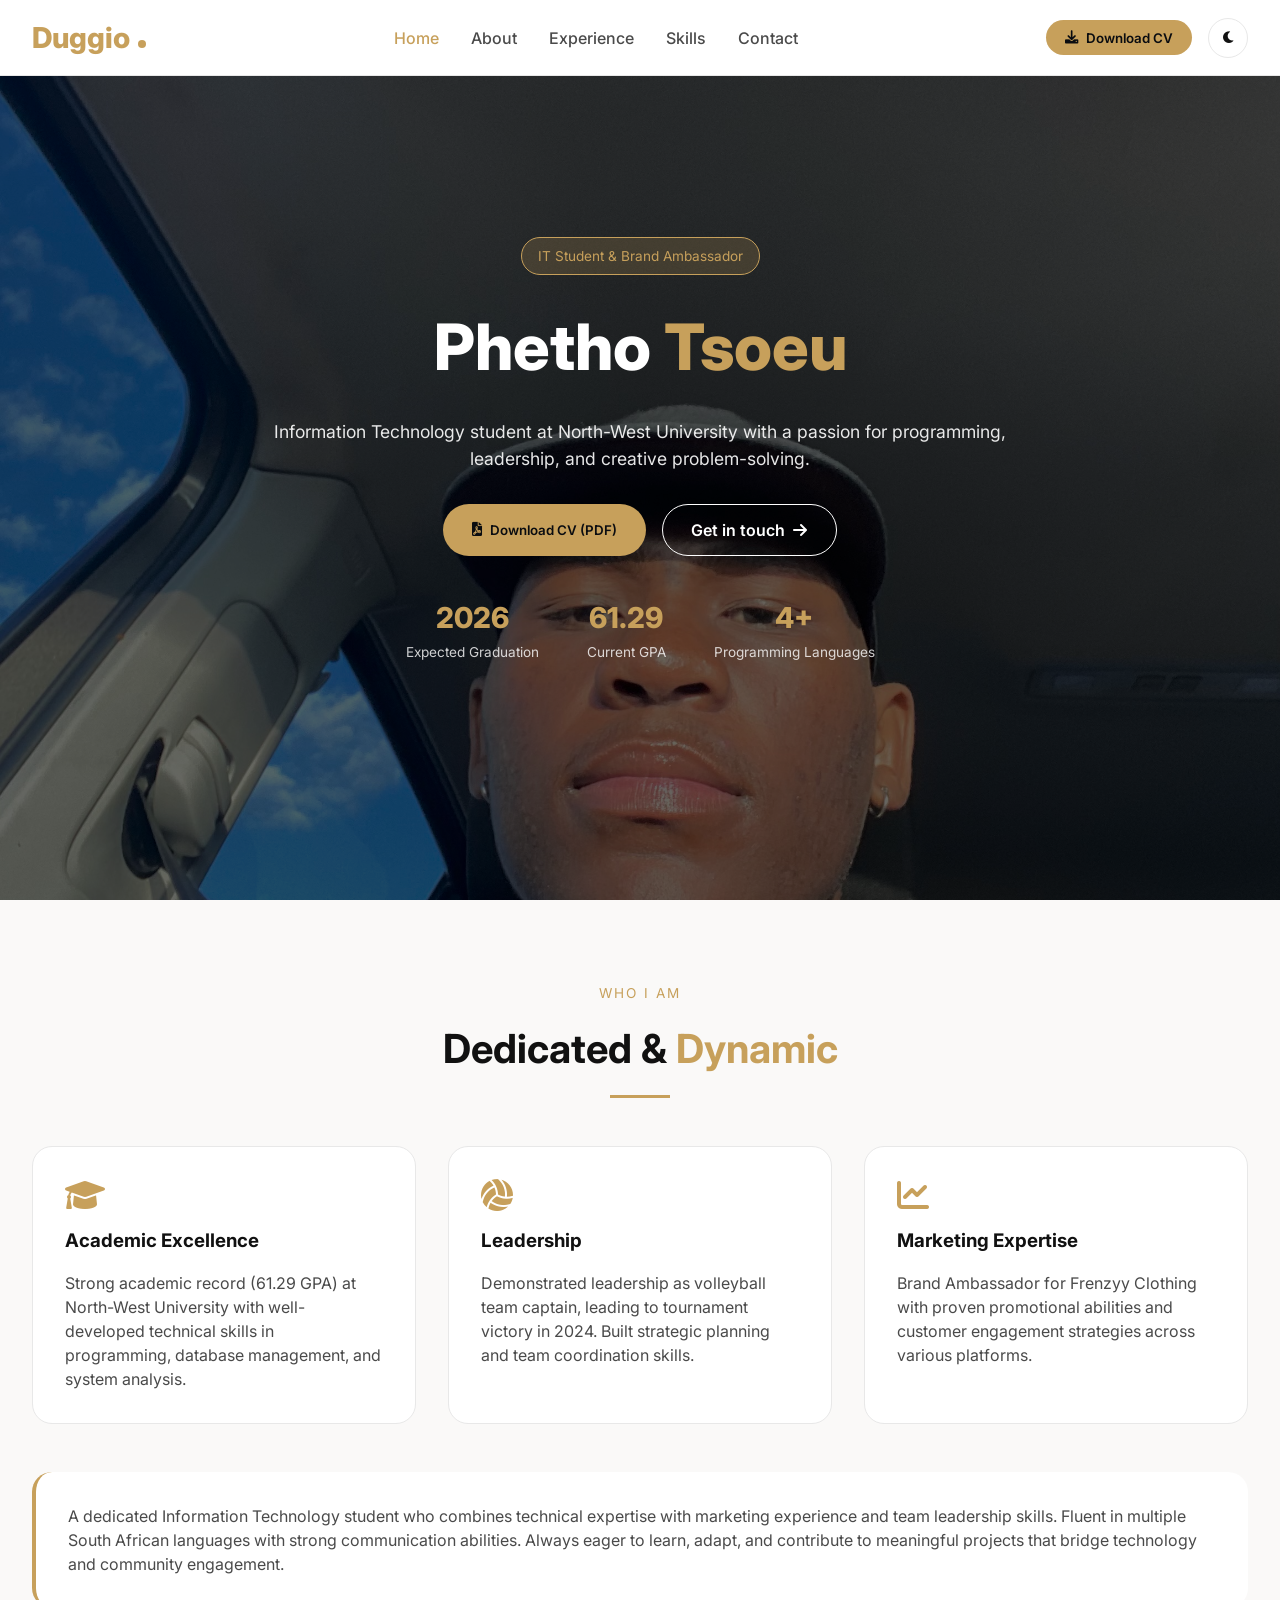
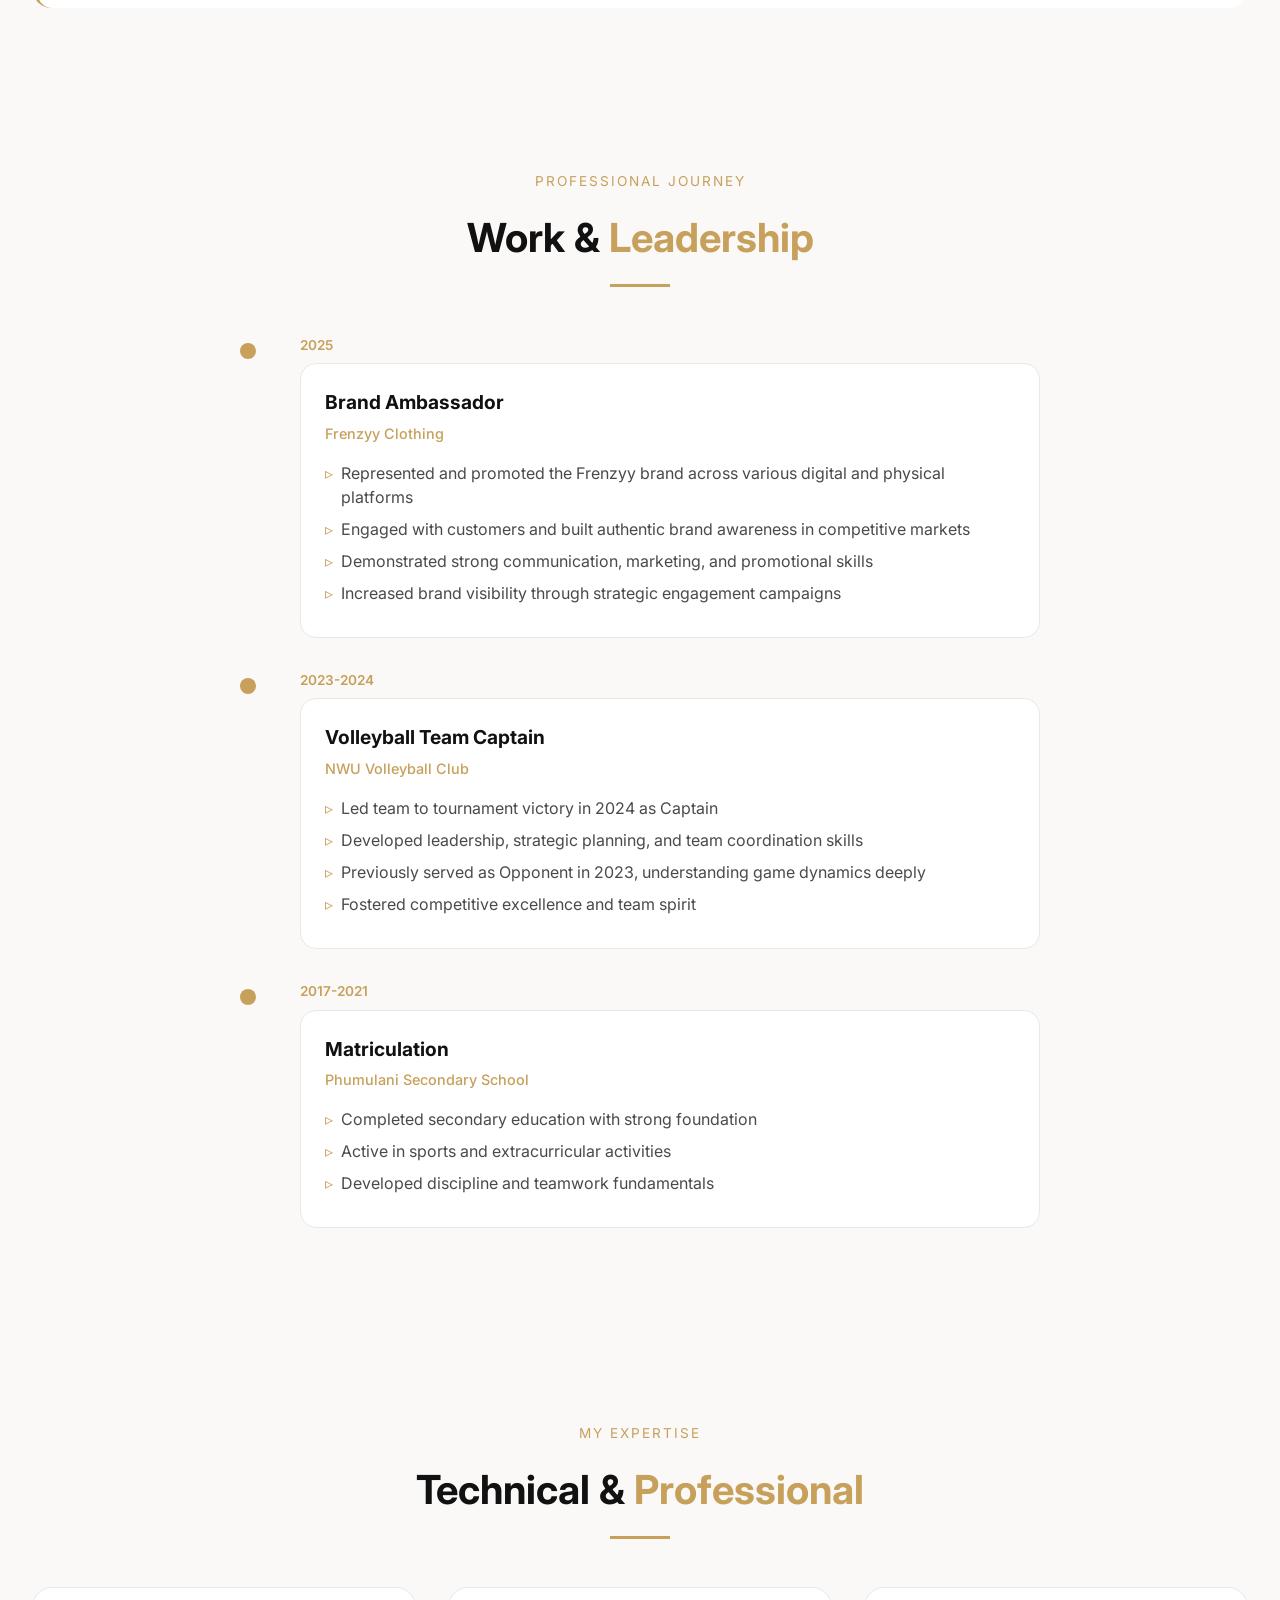
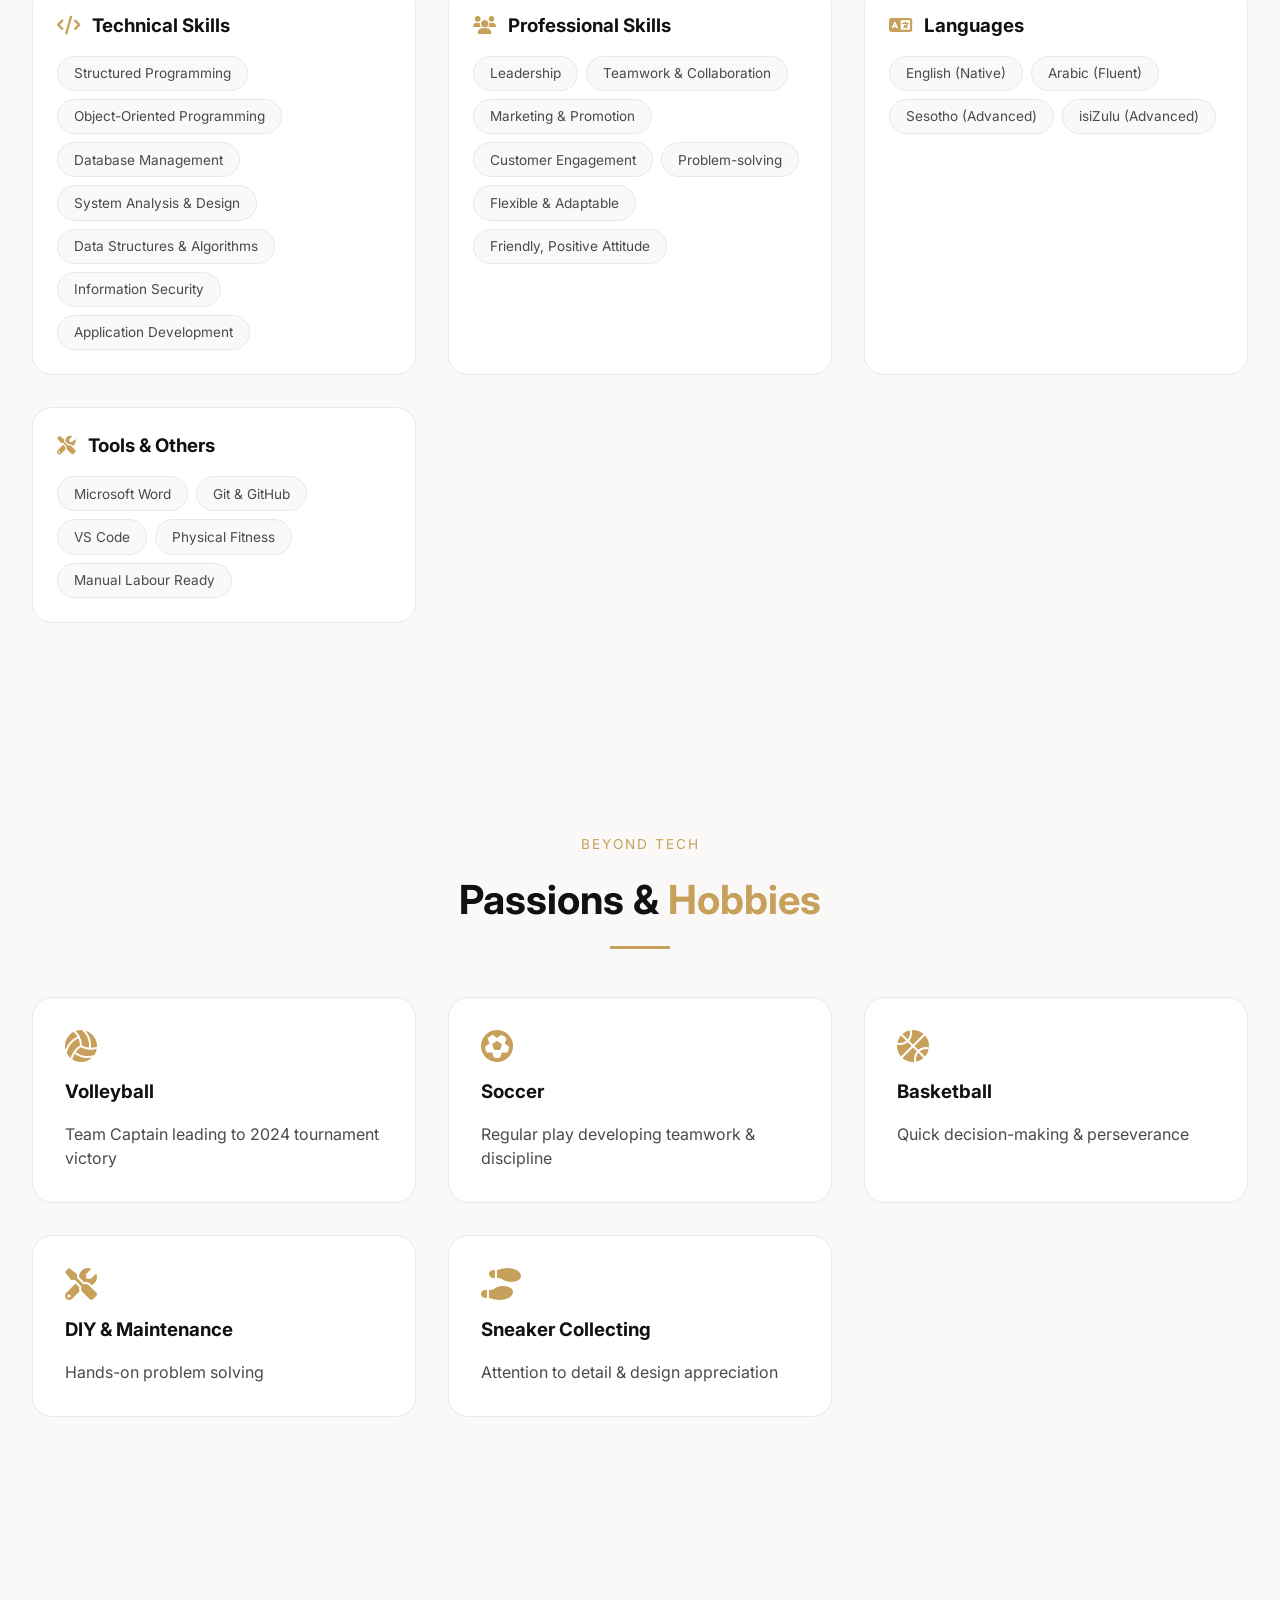
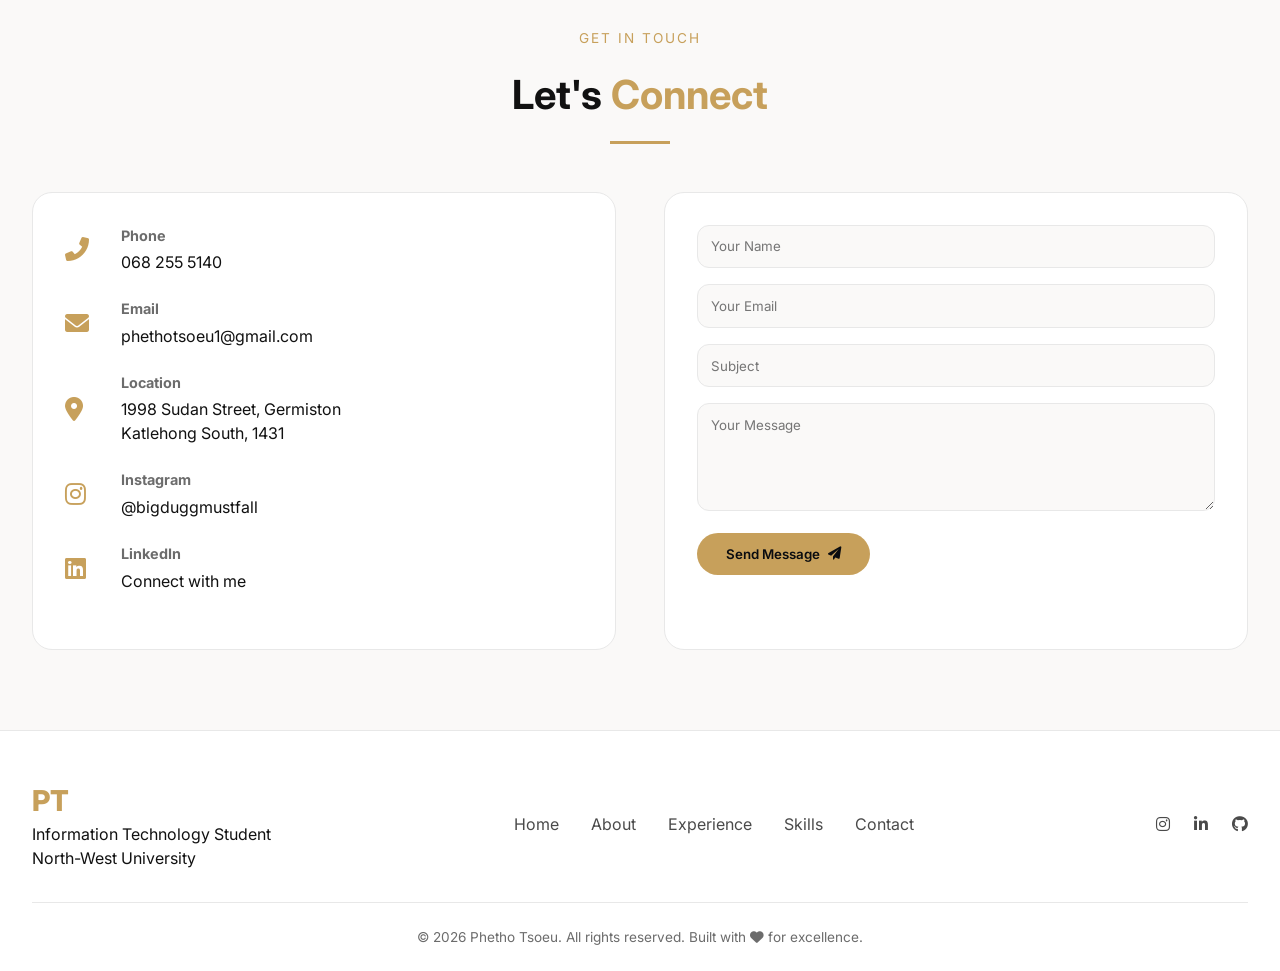
==== index.html @ 8a43377f "Update index.html" ====
<!DOCTYPE html>
<html lang="en">
<head>
    <meta charset="UTF-8">
    <meta name="viewport" content="width=device-width, initial-scale=1.0, viewport-fit=cover">
    <title>Phetho Tsoeu · Elite IT Portfolio</title>
    <link rel="stylesheet" href="style.css">
    <link href="https://fonts.googleapis.com/css2?family=Inter:opsz,wght@14..32,300;14..32,400;14..32,500;14..32,600;14..32,700;14..32,800&display=swap" rel="stylesheet">
    <link rel="stylesheet" href="https://cdnjs.cloudflare.com/ajax/libs/font-awesome/6.0.0-beta3/css/all.min.css">
</head>
<body>
    <!-- Premium Navigation -->
    <nav class="navbar">
        <div class="nav-container">
            <div class="logo">
                <span class="logo-text">Duggio</span>
                <span class="logo-dot"></span>
            </div>
            <ul class="nav-links">
                <li><a href="#home" class="nav-link active">Home</a></li>
                <li><a href="#about" class="nav-link">About</a></li>
                <li><a href="#experience" class="nav-link">Experience</a></li>
                <li><a href="#skills" class="nav-link">Skills</a></li>
                <li><a href="#contact" class="nav-link">Contact</a></li>
            </ul>
            <div class="nav-actions">
                <button class="download-cv-btn" id="downloadCVBtn">
                    <i class="fas fa-download"></i>
                    <span>Download CV</span>
                </button>
                <button class="theme-toggle" id="darkModeToggle">
                    <i class="fas fa-moon"></i>
                    <i class="fas fa-sun" style="display: none;"></i>
                </button>
            </div>
            <div class="mobile-menu-btn">
                <i class="fas fa-bars"></i>
            </div>
        </div>
    </nav>

    <!-- Hero Section with Background Image -->
    <section id="home" class="hero">
        <div class="hero-bg-image"></div>
        <div class="hero-overlay"></div>
        <div class="container">
            <div class="hero-grid">
                <div class="hero-content">
                    <div class="hero-tag">IT Student & Brand Ambassador</div>
                    <h1 class="hero-title">
                        Phetho <span class="highlight">Tsoeu</span>
                    </h1>
                    <p class="hero-subtitle">
                        Information Technology student at North-West University with a passion for programming, 
                        leadership, and creative problem-solving.
                    </p>
                    <div class="hero-buttons">
                        <button class="btn-primary" id="heroDownloadBtn">
                            <i class="fas fa-file-pdf"></i>
                            Download CV (PDF)
                        </button>
                        <a href="#contact" class="btn-secondary">Get in touch <i class="fas fa-arrow-right"></i></a>
                    </div>
                    <div class="hero-stats">
                        <div class="stat">
                            <span class="stat-number">2026</span>
                            <span class="stat-label">Expected Graduation</span>
                        </div>
                        <div class="stat">
                            <span class="stat-number">61.29</span>
                            <span class="stat-label">Current GPA</span>
                        </div>
                        <div class="stat">
                            <span class="stat-number">4+</span>
                            <span class="stat-label">Programming Languages</span>
                        </div>
                    </div>
                </div>
            </div>
        </div>
    </section>

    <!-- About Section -->
    <section id="about" class="about">
        <div class="container">
            <div class="section-header">
                <span class="section-tag">Who I Am</span>
                <h2 class="section-title">Dedicated & <span class="highlight">Dynamic</span></h2>
                <div class="section-divider"></div>
            </div>
            <div class="about-grid">
                <div class="about-card">
                    <i class="fas fa-graduation-cap"></i>
                    <h3>Academic Excellence</h3>
                    <p>Strong academic record (61.29 GPA) at North-West University with well-developed technical skills in programming, database management, and system analysis.</p>
                </div>
                <div class="about-card">
                    <i class="fas fa-volleyball-ball"></i>
                    <h3>Leadership</h3>
                    <p>Demonstrated leadership as volleyball team captain, leading to tournament victory in 2024. Built strategic planning and team coordination skills.</p>
                </div>
                <div class="about-card">
                    <i class="fas fa-chart-line"></i>
                    <h3>Marketing Expertise</h3>
                    <p>Brand Ambassador for Frenzyy Clothing with proven promotional abilities and customer engagement strategies across various platforms.</p>
                </div>
            </div>
            <div class="about-bio">
                <p>A dedicated Information Technology student who combines technical expertise with marketing experience and team leadership skills. Fluent in multiple South African languages with strong communication abilities. Always eager to learn, adapt, and contribute to meaningful projects that bridge technology and community engagement.</p>
            </div>
        </div>
    </section>

    <!-- Experience Section -->
    <section id="experience" class="experience">
        <div class="container">
            <div class="section-header">
                <span class="section-tag">Professional Journey</span>
                <h2 class="section-title">Work & <span class="highlight">Leadership</span></h2>
                <div class="section-divider"></div>
            </div>
            <div class="timeline">
                <div class="timeline-item">
                    <div class="timeline-dot"></div>
                    <div class="timeline-date">2025</div>
                    <div class="timeline-content">
                        <div class="timeline-header">
                            <h3>Brand Ambassador</h3>
                            <span class="company">Frenzyy Clothing</span>
                        </div>
                        <ul>
                            <li>Represented and promoted the Frenzyy brand across various digital and physical platforms</li>
                            <li>Engaged with customers and built authentic brand awareness in competitive markets</li>
                            <li>Demonstrated strong communication, marketing, and promotional skills</li>
                            <li>Increased brand visibility through strategic engagement campaigns</li>
                        </ul>
                    </div>
                </div>
                <div class="timeline-item">
                    <div class="timeline-dot"></div>
                    <div class="timeline-date">2023-2024</div>
                    <div class="timeline-content">
                        <div class="timeline-header">
                            <h3>Volleyball Team Captain</h3>
                            <span class="company">NWU Volleyball Club</span>
                        </div>
                        <ul>
                            <li>Led team to tournament victory in 2024 as Captain</li>
                            <li>Developed leadership, strategic planning, and team coordination skills</li>
                            <li>Previously served as Opponent in 2023, understanding game dynamics deeply</li>
                            <li>Fostered competitive excellence and team spirit</li>
                        </ul>
                    </div>
                </div>
                <div class="timeline-item">
                    <div class="timeline-dot"></div>
                    <div class="timeline-date">2017-2021</div>
                    <div class="timeline-content">
                        <div class="timeline-header">
                            <h3>Matriculation</h3>
                            <span class="company">Phumulani Secondary School</span>
                        </div>
                        <ul>
                            <li>Completed secondary education with strong foundation</li>
                            <li>Active in sports and extracurricular activities</li>
                            <li>Developed discipline and teamwork fundamentals</li>
                        </ul>
                    </div>
                </div>
            </div>
        </div>
    </section>

    <!-- Skills Section -->
    <section id="skills" class="skills">
        <div class="container">
            <div class="section-header">
                <span class="section-tag">My Expertise</span>
                <h2 class="section-title">Technical & <span class="highlight">Professional</span></h2>
                <div class="section-divider"></div>
            </div>
            <div class="skills-grid">
                <div class="skills-category">
                    <h3><i class="fas fa-code"></i> Technical Skills</h3>
                    <div class="skills-list">
                        <span class="skill-badge">Structured Programming</span>
                        <span class="skill-badge">Object-Oriented Programming</span>
                        <span class="skill-badge">Database Management</span>
                        <span class="skill-badge">System Analysis & Design</span>
                        <span class="skill-badge">Data Structures & Algorithms</span>
                        <span class="skill-badge">Information Security</span>
                        <span class="skill-badge">Application Development</span>
                    </div>
                </div>
                <div class="skills-category">
                    <h3><i class="fas fa-users"></i> Professional Skills</h3>
                    <div class="skills-list">
                        <span class="skill-badge">Leadership</span>
                        <span class="skill-badge">Teamwork & Collaboration</span>
                        <span class="skill-badge">Marketing & Promotion</span>
                        <span class="skill-badge">Customer Engagement</span>
                        <span class="skill-badge">Problem-solving</span>
                        <span class="skill-badge">Flexible & Adaptable</span>
                        <span class="skill-badge">Friendly, Positive Attitude</span>
                    </div>
                </div>
                <div class="skills-category">
                    <h3><i class="fas fa-language"></i> Languages</h3>
                    <div class="skills-list">
                        <span class="skill-badge">English (Native)</span>
                        <span class="skill-badge">Arabic (Fluent)</span>
                        <span class="skill-badge">Sesotho (Advanced)</span>
                        <span class="skill-badge">isiZulu (Advanced)</span>
                    </div>
                </div>
                <div class="skills-category">
                    <h3><i class="fas fa-tools"></i> Tools & Others</h3>
                    <div class="skills-list">
                        <span class="skill-badge">Microsoft Word</span>
                        <span class="skill-badge">Git & GitHub</span>
                        <span class="skill-badge">VS Code</span>
                        <span class="skill-badge">Physical Fitness</span>
                        <span class="skill-badge">Manual Labour Ready</span>
                    </div>
                </div>
            </div>
        </div>
    </section>

    <!-- Interests Section -->
    <section class="interests">
        <div class="container">
            <div class="section-header">
                <span class="section-tag">Beyond Tech</span>
                <h2 class="section-title">Passions & <span class="highlight">Hobbies</span></h2>
                <div class="section-divider"></div>
            </div>
            <div class="interests-grid">
                <div class="interest-item">
                    <i class="fas fa-volleyball-ball"></i>
                    <h3>Volleyball</h3>
                    <p>Team Captain leading to 2024 tournament victory</p>
                </div>
                <div class="interest-item">
                    <i class="fas fa-futbol"></i>
                    <h3>Soccer</h3>
                    <p>Regular play developing teamwork & discipline</p>
                </div>
                <div class="interest-item">
                    <i class="fas fa-basketball-ball"></i>
                    <h3>Basketball</h3>
                    <p>Quick decision-making & perseverance</p>
                </div>
                <div class="interest-item">
                    <i class="fas fa-screwdriver-wrench"></i>
                    <h3>DIY & Maintenance</h3>
                    <p>Hands-on problem solving</p>
                </div>
                <div class="interest-item">
                    <i class="fas fa-shoe-prints"></i>
                    <h3>Sneaker Collecting</h3>
                    <p>Attention to detail & design appreciation</p>
                </div>
            </div>
        </div>
    </section>

    <!-- Contact Section -->
    <section id="contact" class="contact">
        <div class="container">
            <div class="section-header">
                <span class="section-tag">Get in Touch</span>
                <h2 class="section-title">Let's <span class="highlight">Connect</span></h2>
                <div class="section-divider"></div>
            </div>
            <div class="contact-grid">
                <div class="contact-info-card">
                    <div class="contact-item">
                        <i class="fas fa-phone-alt"></i>
                        <div>
                            <h4>Phone</h4>
                            <a href="tel:0682555140">068 255 5140</a>
                        </div>
                    </div>
                    <div class="contact-item">
                        <i class="fas fa-envelope"></i>
                        <div>
                            <h4>Email</h4>
                            <a href="mailto:phethotsoeu1@gmail.com">phethotsoeu1@gmail.com</a>
                        </div>
                    </div>
                    <div class="contact-item">
                        <i class="fas fa-map-marker-alt"></i>
                        <div>
                            <h4>Location</h4>
                            <p>1998 Sudan Street, Germiston<br>Katlehong South, 1431</p>
                        </div>
                    </div>
                    <div class="contact-item">
                        <i class="fab fa-instagram"></i>
                        <div>
                            <h4>Instagram</h4>
                            <a href="https://www.instagram.com/bigduggmustfall" target="_blank">@bigduggmustfall</a>
                        </div>
                    </div>
                    <div class="contact-item">
                        <i class="fab fa-linkedin"></i>
                        <div>
                            <h4>LinkedIn</h4>
                            <a href="https://www.linkedin.com/in/phetho-tsoeu-538b01363" target="_blank">Connect with me</a>
                        </div>
                    </div>
                </div>
                <div class="contact-form">
                    <form id="contactForm">
                        <input type="text" placeholder="Your Name" required>
                        <input type="email" placeholder="Your Email" required>
                        <input type="text" placeholder="Subject">
                        <textarea rows="5" placeholder="Your Message" required></textarea>
                        <button type="submit" class="btn-primary">Send Message <i class="fas fa-paper-plane"></i></button>
                    </form>
                </div>
            </div>
        </div>
    </section>

    <!-- Footer -->
    <footer class="footer">
        <div class="container">
            <div class="footer-content">
                <div class="footer-logo">
                    <span class="logo-text">PT</span>
                    <p>Information Technology Student<br>North-West University</p>
                </div>
                <div class="footer-links">
                    <a href="#home">Home</a>
                    <a href="#about">About</a>
                    <a href="#experience">Experience</a>
                    <a href="#skills">Skills</a>
                    <a href="#contact">Contact</a>
                </div>
                <div class="footer-social">
                    <a href="https://www.instagram.com/bjgdubg23" target="_blank"><i class="fab fa-instagram"></i></a>
                    <a href="https://www.linkedin.com/in/photho-tsoeu-538b01363" target="_blank"><i class="fab fa-linkedin-in"></i></a>
                    <a href="https://github.com/Bigdugg23" target="_blank"><i class="fab fa-github"></i></a>
                </div>
            </div>
            <div class="footer-bottom">
                <p>&copy; 2026 Phetho Tsoeu. All rights reserved. Built with <i class="fas fa-heart"></i> for excellence.</p>
            </div>
        </div>
    </footer>

    <script src="script.js"></script>
</body>
</html>
---- style.css ----
* {
    margin: 0;
    padding: 0;
    box-sizing: border-box;
}

:root {
    --bg-primary: #faf9f8;
    --bg-secondary: #ffffff;
    --bg-card: #ffffff;
    --text-primary: #111111;
    --text-secondary: #4a4a4a;
    --text-muted: #6c6c6c;
    --border-light: #e8e8e8;
    --highlight: #c7a05b;
    --highlight-glow: rgba(199, 160, 91, 0.2);
    --shadow-sm: 0 10px 25px -5px rgba(0, 0, 0, 0.05);
    --shadow-md: 0 20px 35px -12px rgba(0, 0, 0, 0.1);
}

body.dark {
    --bg-primary: #0a0c10;
    --bg-secondary: #111318;
    --bg-card: #14171f;
    --text-primary: #ededee;
    --text-secondary: #b0b3bc;
    --text-muted: #7e828c;
    --border-light: #252a33;
    --highlight: #dbb46a;
}

body {
    font-family: 'Inter', sans-serif;
    background-color: var(--bg-primary);
    color: var(--text-primary);
    line-height: 1.5;
    transition: all 0.3s ease;
}

.container {
    max-width: 1280px;
    margin: 0 auto;
    padding: 0 2rem;
}

/* Navigation */
.navbar {
    position: fixed;
    top: 0;
    width: 100%;
    background: var(--bg-secondary);
    z-index: 1000;
    border-bottom: 1px solid var(--border-light);
}

.nav-container {
    max-width: 1280px;
    margin: 0 auto;
    padding: 1rem 2rem;
    display: flex;
    justify-content: space-between;
    align-items: center;
}

.logo-text {
    font-size: 1.8rem;
    font-weight: 800;
    color: var(--highlight);
}

.logo-dot {
    display: inline-block;
    width: 8px;
    height: 8px;
    background: var(--highlight);
    border-radius: 50%;
    margin-left: 4px;
    animation: pulse 2s infinite;
}

@keyframes pulse {
    0%, 100% { opacity: 1; }
    50% { opacity: 0.5; }
}

.nav-links {
    display: flex;
    gap: 2rem;
    list-style: none;
}

.nav-link {
    text-decoration: none;
    color: var(--text-secondary);
    font-weight: 500;
    transition: color 0.2s;
}

.nav-link:hover, .nav-link.active {
    color: var(--highlight);
}

.nav-actions {
    display: flex;
    align-items: center;
    gap: 1rem;
}

.download-cv-btn {
    background: var(--highlight);
    color: #0a0c10;
    border: none;
    padding: 0.6rem 1.2rem;
    border-radius: 40px;
    font-weight: 600;
    cursor: pointer;
    display: flex;
    align-items: center;
    gap: 8px;
    font-family: 'Inter', sans-serif;
    transition: all 0.3s;
}

.download-cv-btn:hover {
    transform: translateY(-2px);
    box-shadow: 0 5px 15px var(--highlight-glow);
}

.theme-toggle {
    background: var(--bg-card);
    border: 1px solid var(--border-light);
    border-radius: 50%;
    width: 40px;
    height: 40px;
    cursor: pointer;
    color: var(--text-primary);
}

.mobile-menu-btn {
    display: none;
    font-size: 1.5rem;
    cursor: pointer;
}

/* Hero Section with Background */
.hero {
    min-height: 100vh;
    display: flex;
    align-items: center;
    position: relative;
    padding-top: 80px;
}

.hero-bg-image {
    position: absolute;
    top: 0;
    left: 0;
    width: 100%;
    height: 100%;
    background-image: url('IMG_8551.jpeg');
    background-size: cover;
    background-position: center;
    z-index: 0;
}

.hero-overlay {
    position: absolute;
    top: 0;
    left: 0;
    width: 100%;
    height: 100%;
    background: rgba(0, 0, 0, 0.6);
    z-index: 1;
}

.hero .container {
    position: relative;
    z-index: 2;
    width: 100%;
}

.hero-grid {
    display: flex;
    justify-content: center;
}

.hero-content {
    text-align: center;
    max-width: 800px;
    margin: 0 auto;
}

.hero-tag {
    display: inline-block;
    padding: 0.5rem 1rem;
    background: rgba(199, 160, 91, 0.2);
    border: 1px solid var(--highlight);
    border-radius: 40px;
    font-size: 0.85rem;
    color: var(--highlight);
    margin-bottom: 1.5rem;
}

.hero-title {
    font-size: 4rem;
    font-weight: 800;
    margin-bottom: 1.5rem;
    color: white;
}

.highlight {
    color: var(--highlight);
}

.hero-subtitle {
    font-size: 1.1rem;
    color: rgba(255, 255, 255, 0.9);
    margin-bottom: 2rem;
}

.hero-buttons {
    display: flex;
    gap: 1rem;
    justify-content: center;
    margin-bottom: 2.5rem;
}

.btn-primary {
    background: var(--highlight);
    color: #0a0c10;
    padding: 0.8rem 1.8rem;
    border-radius: 40px;
    border: none;
    font-weight: 600;
    cursor: pointer;
    display: inline-flex;
    align-items: center;
    gap: 8px;
    font-family: 'Inter', sans-serif;
    transition: all 0.3s;
}

.btn-primary:hover {
    transform: translateY(-2px);
    box-shadow: 0 10px 20px rgba(0, 0, 0, 0.2);
}

.btn-secondary {
    background: transparent;
    border: 1px solid white;
    color: white;
    padding: 0.8rem 1.8rem;
    border-radius: 40px;
    font-weight: 600;
    text-decoration: none;
    display: inline-flex;
    align-items: center;
    gap: 8px;
    transition: all 0.3s;
}

.btn-secondary:hover {
    background: rgba(255, 255, 255, 0.1);
    border-color: var(--highlight);
}

.hero-stats {
    display: flex;
    gap: 3rem;
    justify-content: center;
}

.stat {
    text-align: center;
}

.stat-number {
    font-size: 1.8rem;
    font-weight: 800;
    color: var(--highlight);
    display: block;
}

.stat-label {
    font-size: 0.85rem;
    color: rgba(255, 255, 255, 0.8);
}

/* Sections */
section {
    padding: 5rem 0;
}

.section-header {
    text-align: center;
    margin-bottom: 3rem;
}

.section-tag {
    display: inline-block;
    font-size: 0.85rem;
    text-transform: uppercase;
    letter-spacing: 2px;
    color: var(--highlight);
    margin-bottom: 1rem;
}

.section-title {
    font-size: 2.5rem;
    font-weight: 700;
    margin-bottom: 1rem;
    color: var(--text-primary);
}

.section-divider {
    width: 60px;
    height: 3px;
    background: var(--highlight);
    margin: 1rem auto;
}

/* About Grid */
.about-grid, .skills-grid, .interests-grid {
    display: grid;
    grid-template-columns: repeat(auto-fit, minmax(300px, 1fr));
    gap: 2rem;
    margin-bottom: 3rem;
}

.about-card, .interest-item {
    background: var(--bg-card);
    padding: 2rem;
    border-radius: 20px;
    border: 1px solid var(--border-light);
    transition: transform 0.3s;
}

.about-card:hover, .interest-item:hover {
    transform: translateY(-5px);
}

.about-card i, .interest-item i {
    font-size: 2rem;
    color: var(--highlight);
    margin-bottom: 1rem;
}

.about-card h3, .interest-item h3 {
    margin-bottom: 1rem;
    color: var(--text-primary);
}

.about-card p, .interest-item p {
    color: var(--text-secondary);
}

.about-bio {
    background: var(--bg-card);
    padding: 2rem;
    border-radius: 20px;
    border-left: 4px solid var(--highlight);
    color: var(--text-secondary);
}

/* Timeline */
.timeline {
    max-width: 800px;
    margin: 0 auto;
}

.timeline-item {
    position: relative;
    padding-left: 60px;
    margin-bottom: 2rem;
}

.timeline-dot {
    position: absolute;
    left: 0;
    top: 8px;
    width: 16px;
    height: 16px;
    border-radius: 50%;
    background: var(--highlight);
}

.timeline-date {
    font-size: 0.85rem;
    color: var(--highlight);
    font-weight: 600;
    margin-bottom: 0.5rem;
}

.timeline-content {
    background: var(--bg-card);
    padding: 1.5rem;
    border-radius: 16px;
    border: 1px solid var(--border-light);
}

.timeline-header h3 {
    font-size: 1.2rem;
    margin-bottom: 0.25rem;
    color: var(--text-primary);
}

.company {
    color: var(--highlight);
    font-weight: 500;
    font-size: 0.9rem;
}

.timeline-content ul {
    list-style: none;
    margin-top: 1rem;
}

.timeline-content li {
    color: var(--text-secondary);
    margin-bottom: 0.5rem;
    padding-left: 1rem;
    position: relative;
}

.timeline-content li::before {
    content: '▹';
    position: absolute;
    left: 0;
    color: var(--highlight);
}

/* Skills */
.skills-category {
    background: var(--bg-card);
    padding: 1.5rem;
    border-radius: 20px;
    border: 1px solid var(--border-light);
}

.skills-category h3 {
    margin-bottom: 1rem;
    color: var(--text-primary);
}

.skills-category h3 i {
    color: var(--highlight);
    margin-right: 8px;
}

.skills-list {
    display: flex;
    flex-wrap: wrap;
    gap: 0.5rem;
}

.skill-badge {
    padding: 0.4rem 1rem;
    background: var(--bg-primary);
    border: 1px solid var(--border-light);
    border-radius: 40px;
    font-size: 0.85rem;
    color: var(--text-secondary);
}

/* Contact */
.contact-grid {
    display: grid;
    grid-template-columns: 1fr 1fr;
    gap: 3rem;
}

.contact-info-card {
    background: var(--bg-card);
    padding: 2rem;
    border-radius: 20px;
    border: 1px solid var(--border-light);
}

.contact-item {
    display: flex;
    align-items: center;
    gap: 1rem;
    margin-bottom: 1.5rem;
}

.contact-item i {
    font-size: 1.5rem;
    color: var(--highlight);
    width: 40px;
}

.contact-item h4 {
    font-size: 0.9rem;
    margin-bottom: 0.25rem;
    color: var(--text-muted);
}

.contact-item a, .contact-item p {
    color: var(--text-primary);
    text-decoration: none;
}

.contact-form {
    background: var(--bg-card);
    padding: 2rem;
    border-radius: 20px;
    border: 1px solid var(--border-light);
}

.contact-form input, .contact-form textarea {
    width: 100%;
    padding: 0.8rem;
    margin-bottom: 1rem;
    background: var(--bg-primary);
    border: 1px solid var(--border-light);
    border-radius: 12px;
    color: var(--text-primary);
    font-family: inherit;
}

/* Footer */
.footer {
    background: var(--bg-secondary);
    border-top: 1px solid var(--border-light);
    padding: 3rem 0 1.5rem;
}

.footer-content {
    display: flex;
    justify-content: space-between;
    align-items: center;
    flex-wrap: wrap;
    gap: 2rem;
    margin-bottom: 2rem;
}

.footer-links {
    display: flex;
    gap: 2rem;
}

.footer-links a, .footer-social a {
    color: var(--text-secondary);
    text-decoration: none;
    transition: color 0.2s;
}

.footer-links a:hover, .footer-social a:hover {
    color: var(--highlight);
}

.footer-social {
    display: flex;
    gap: 1.5rem;
}

.footer-bottom {
    text-align: center;
    padding-top: 1.5rem;
    border-top: 1px solid var(--border-light);
    font-size: 0.85rem;
    color: var(--text-muted);
}

/* Responsive */
@media (max-width: 768px) {
    .nav-links {
        display: none;
    }
    
    .mobile-menu-btn {
        display: block;
    }
    
    .hero-title {
        font-size: 2.5rem;
    }
    
    .hero-stats {
        flex-direction: column;
        gap: 1rem;
    }
    
    .contact-grid {
        grid-template-columns: 1fr;
    }
    
    .footer-content {
        flex-direction: column;
        text-align: center;
    }
    
    .download-cv-btn span {
        display: none;
    }
    
    .download-cv-btn {
        padding: 0.6rem;
    }
}
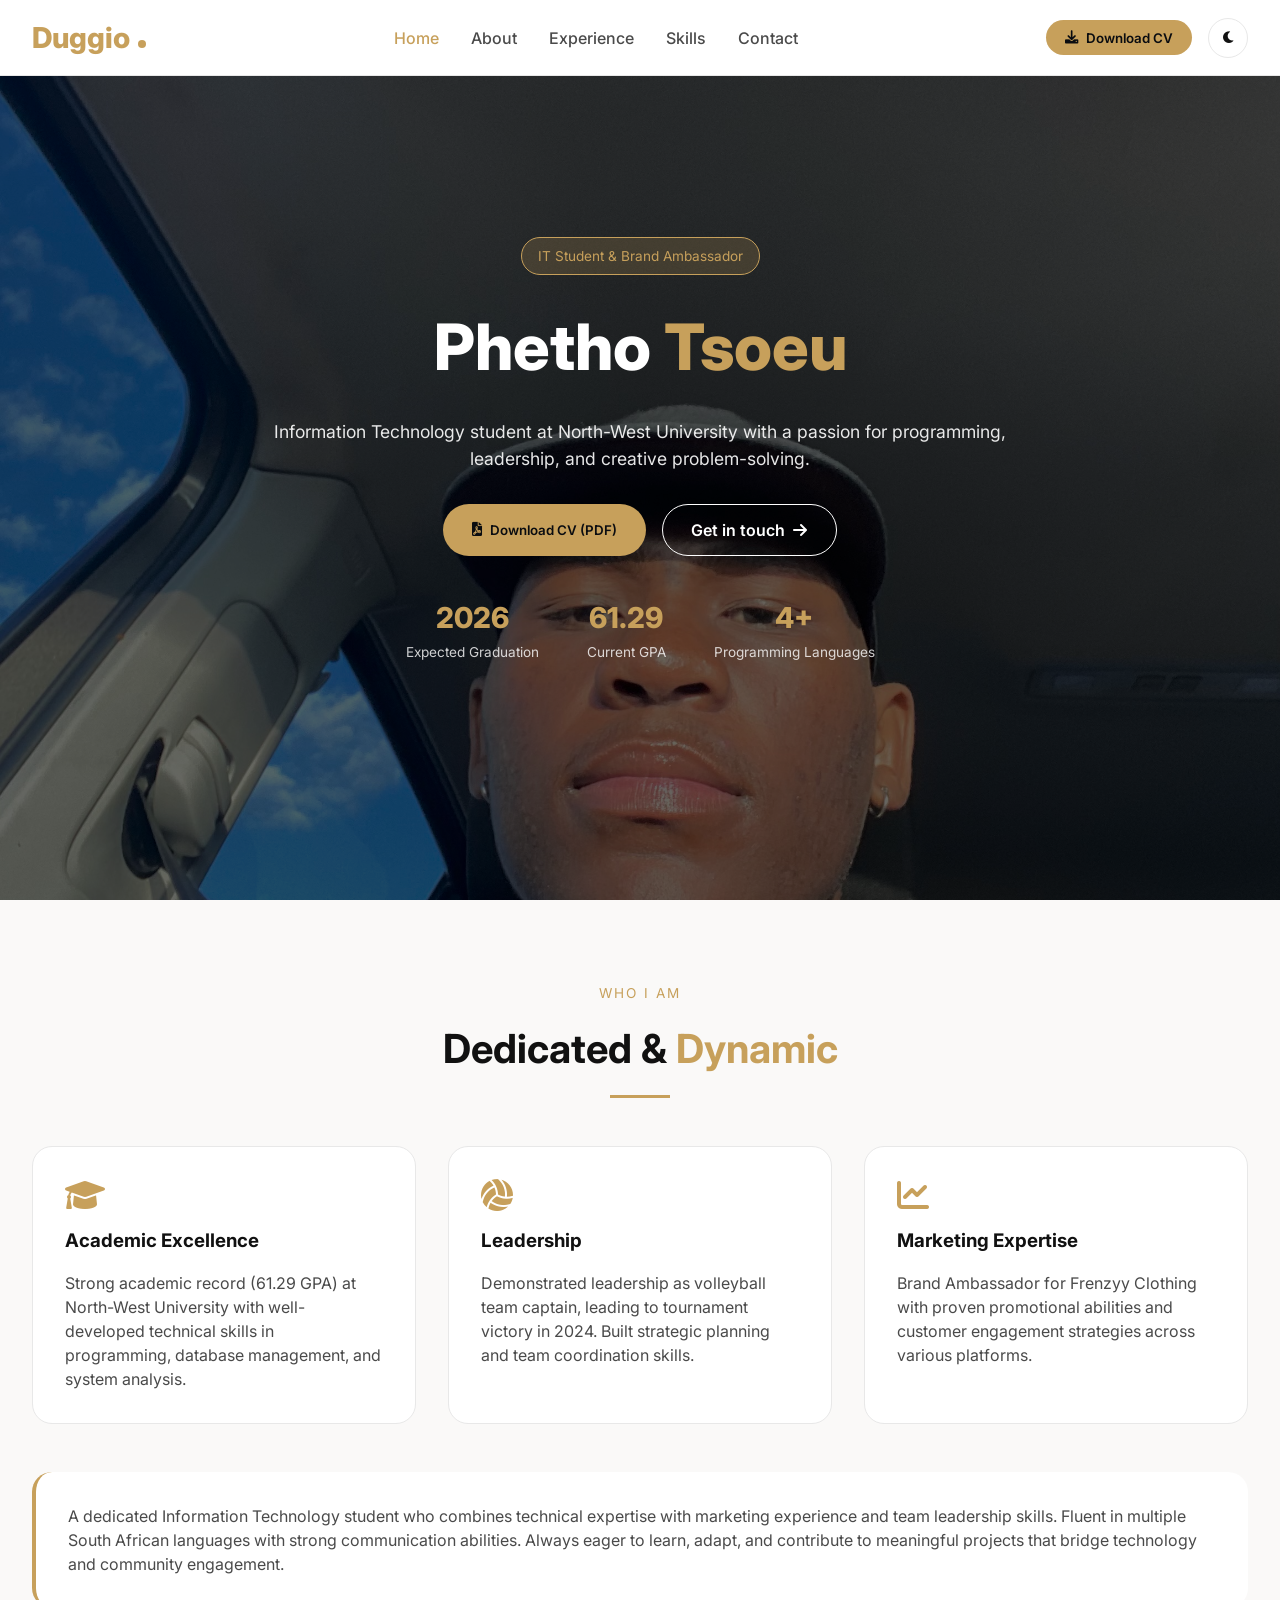
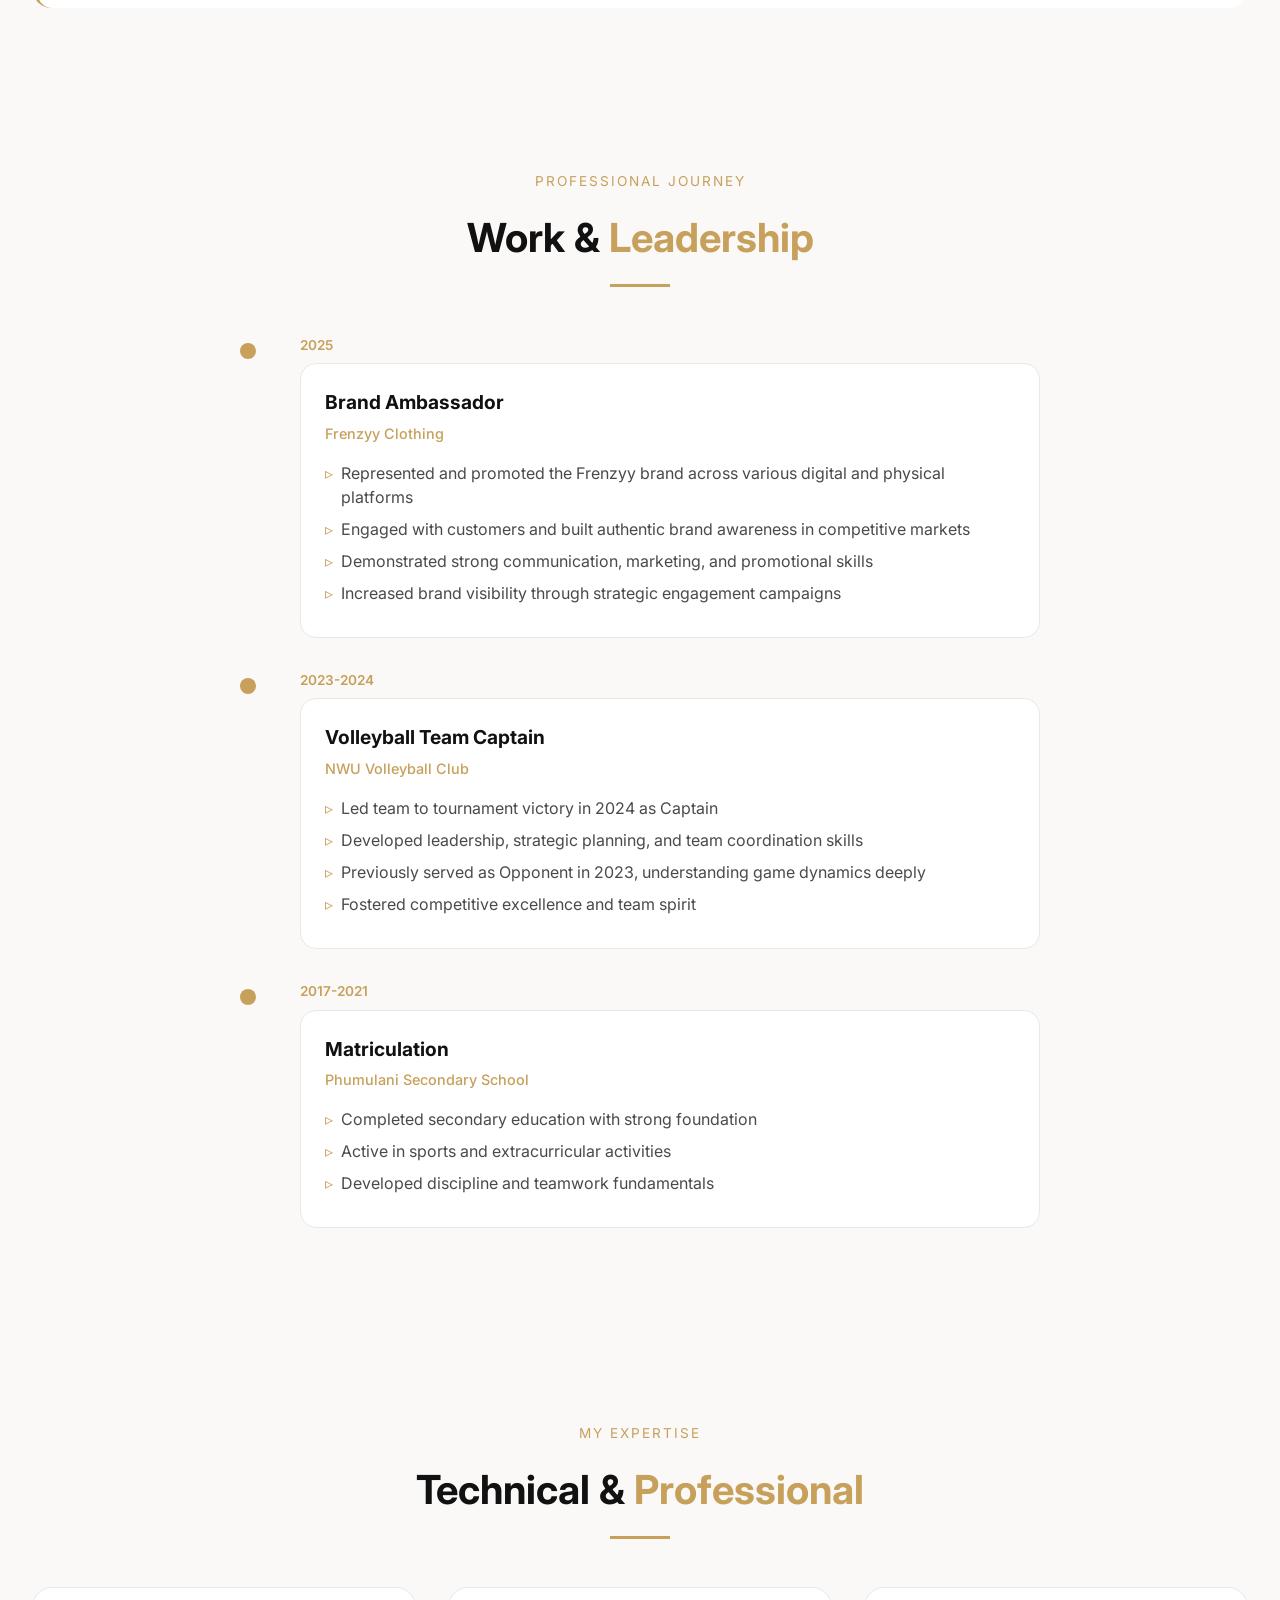
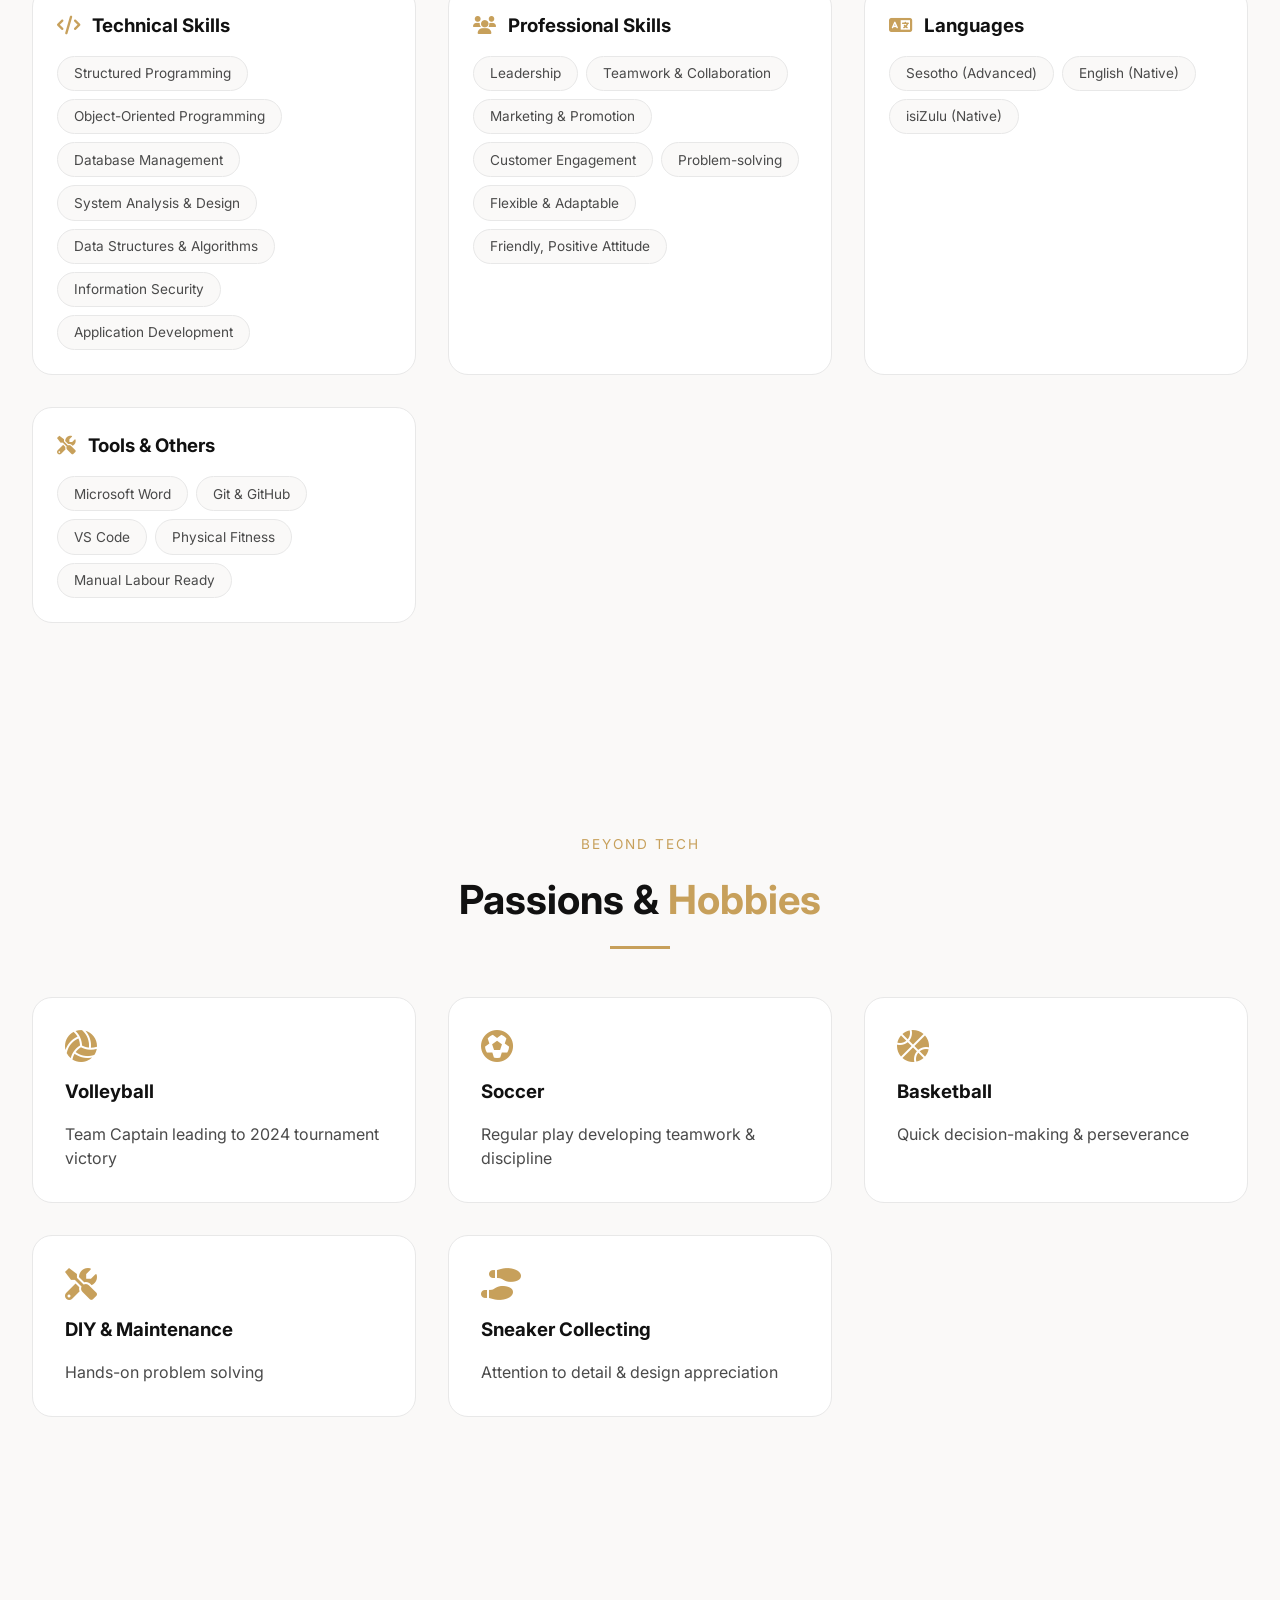
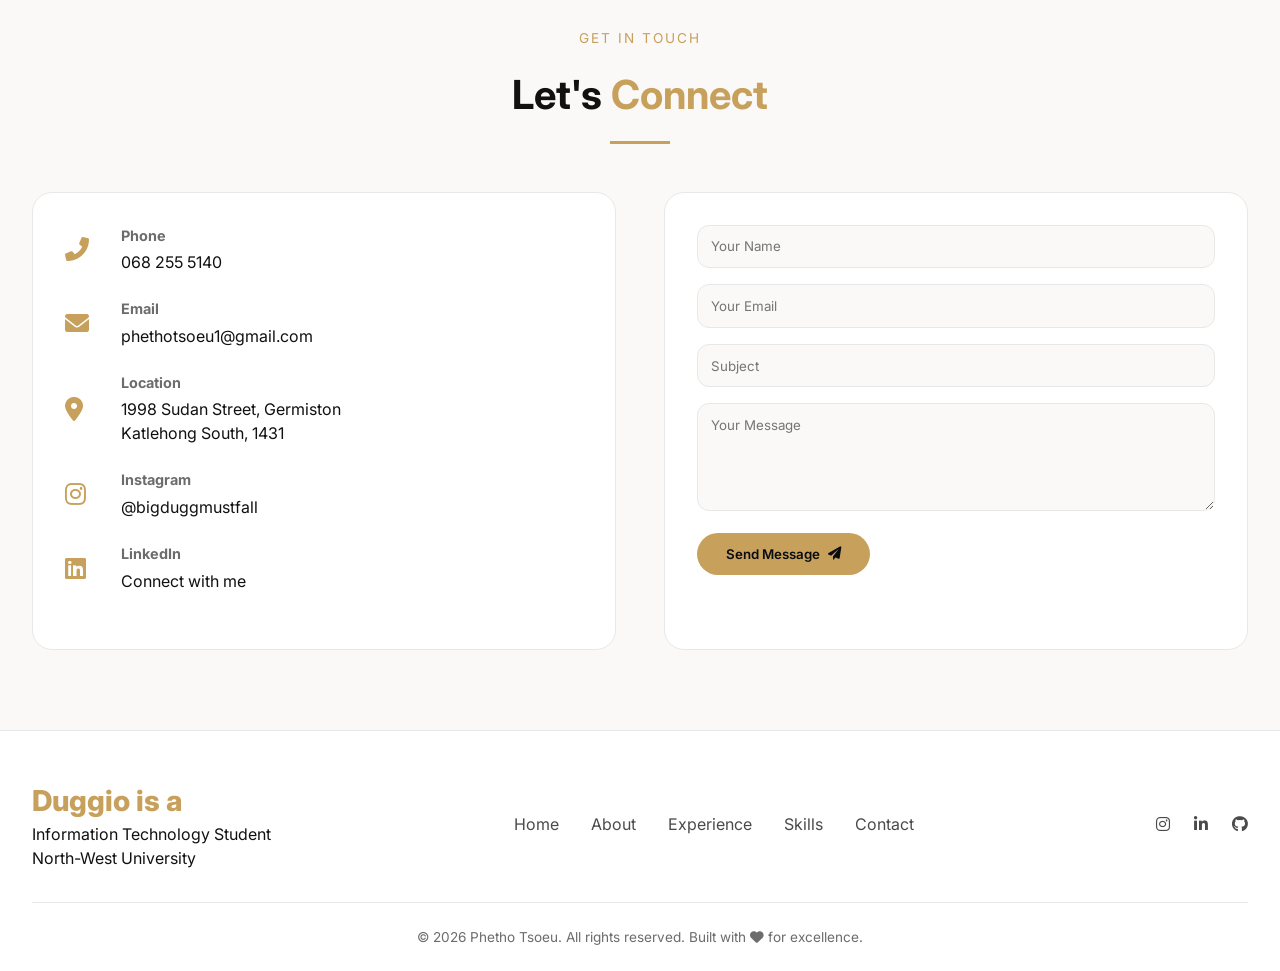
==== commit 0ed31df2: "Update index.html" ====
--- a/index.html
+++ b/index.html
@@ -207,10 +207,9 @@
                 <div class="skills-category">
                     <h3><i class="fas fa-language"></i> Languages</h3>
                     <div class="skills-list">
+                        <span class="skill-badge">Sesotho (Advanced)</span>
                         <span class="skill-badge">English (Native)</span>
-                        <span class="skill-badge">Arabic (Fluent)</span>
-                        <span class="skill-badge">Sesotho (Advanced)</span>
-                        <span class="skill-badge">isiZulu (Advanced)</span>
+                        <span class="skill-badge">isiZulu (Native)</span>
                     </div>
                 </div>
                 <div class="skills-category">
@@ -329,7 +328,7 @@
         <div class="container">
             <div class="footer-content">
                 <div class="footer-logo">
-                    <span class="logo-text">PT</span>
+                    <span class="logo-text">Duggio is a </span>
                     <p>Information Technology Student<br>North-West University</p>
                 </div>
                 <div class="footer-links">
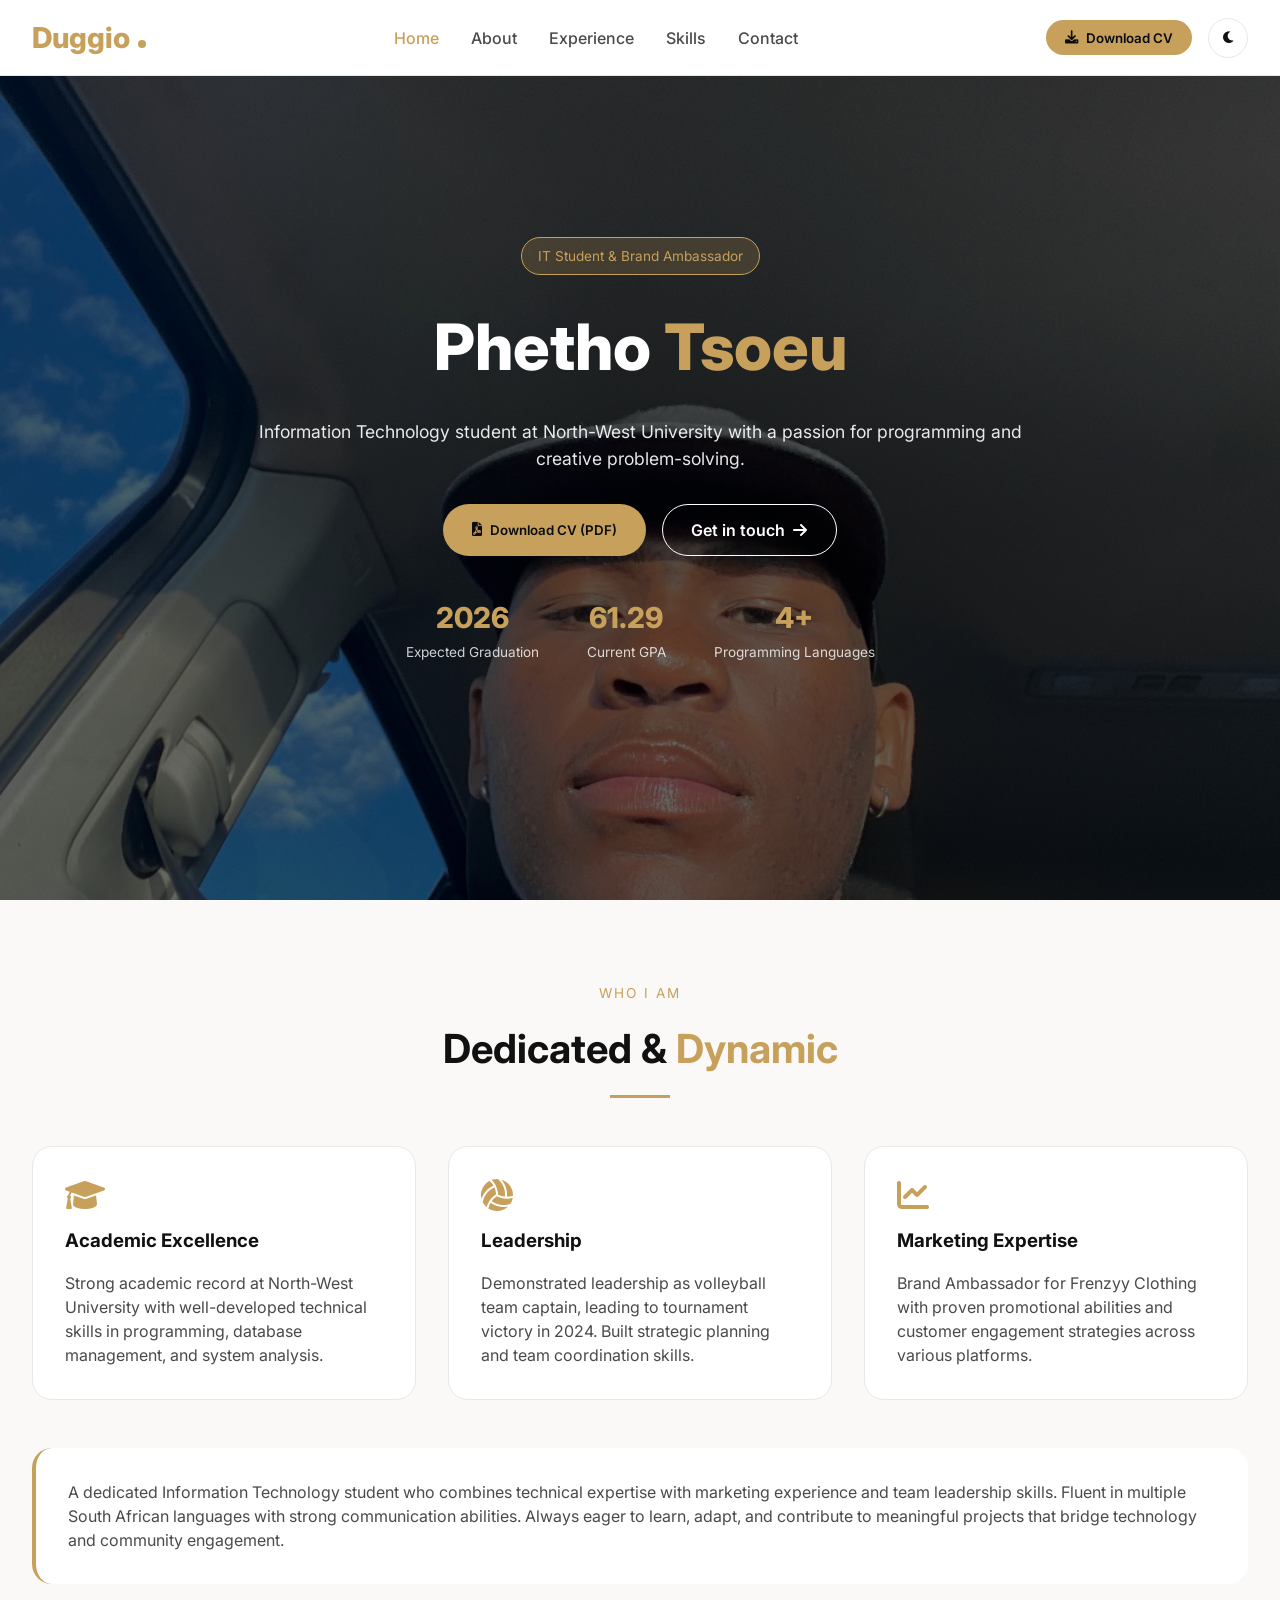
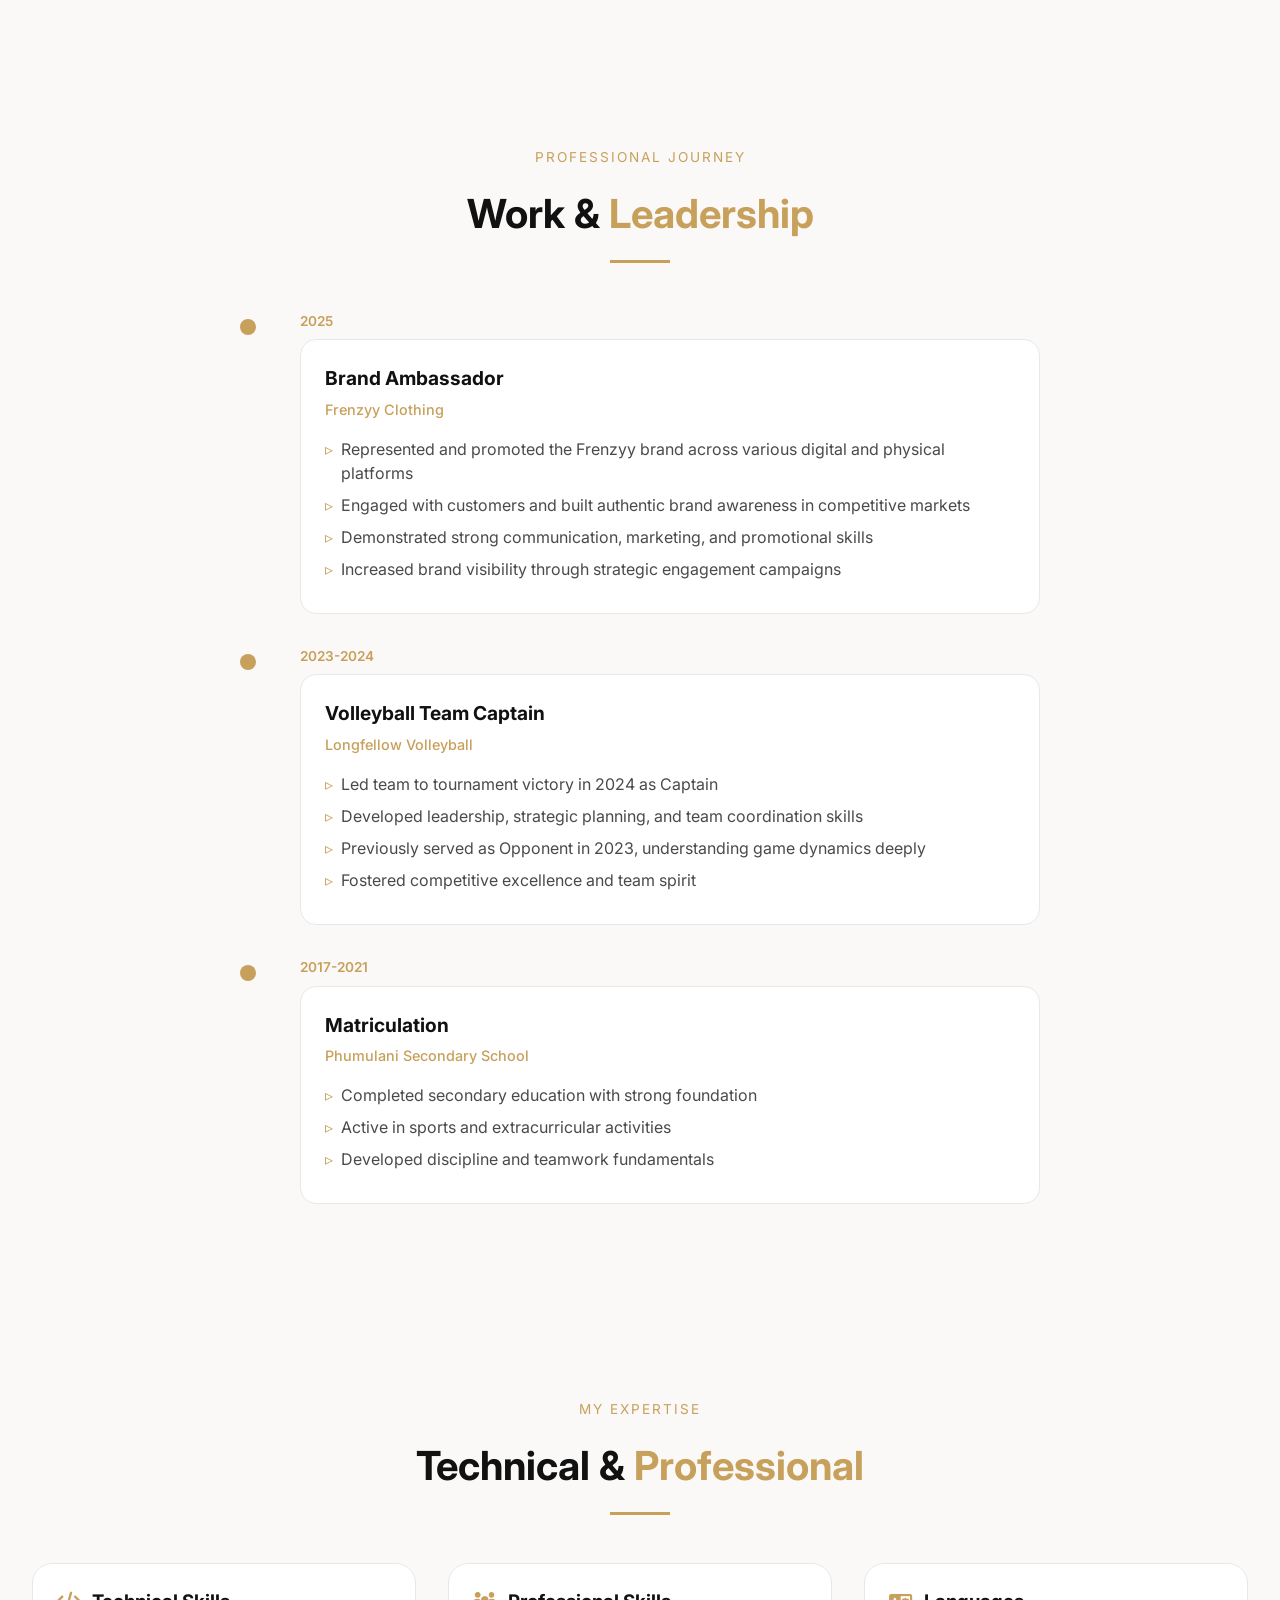
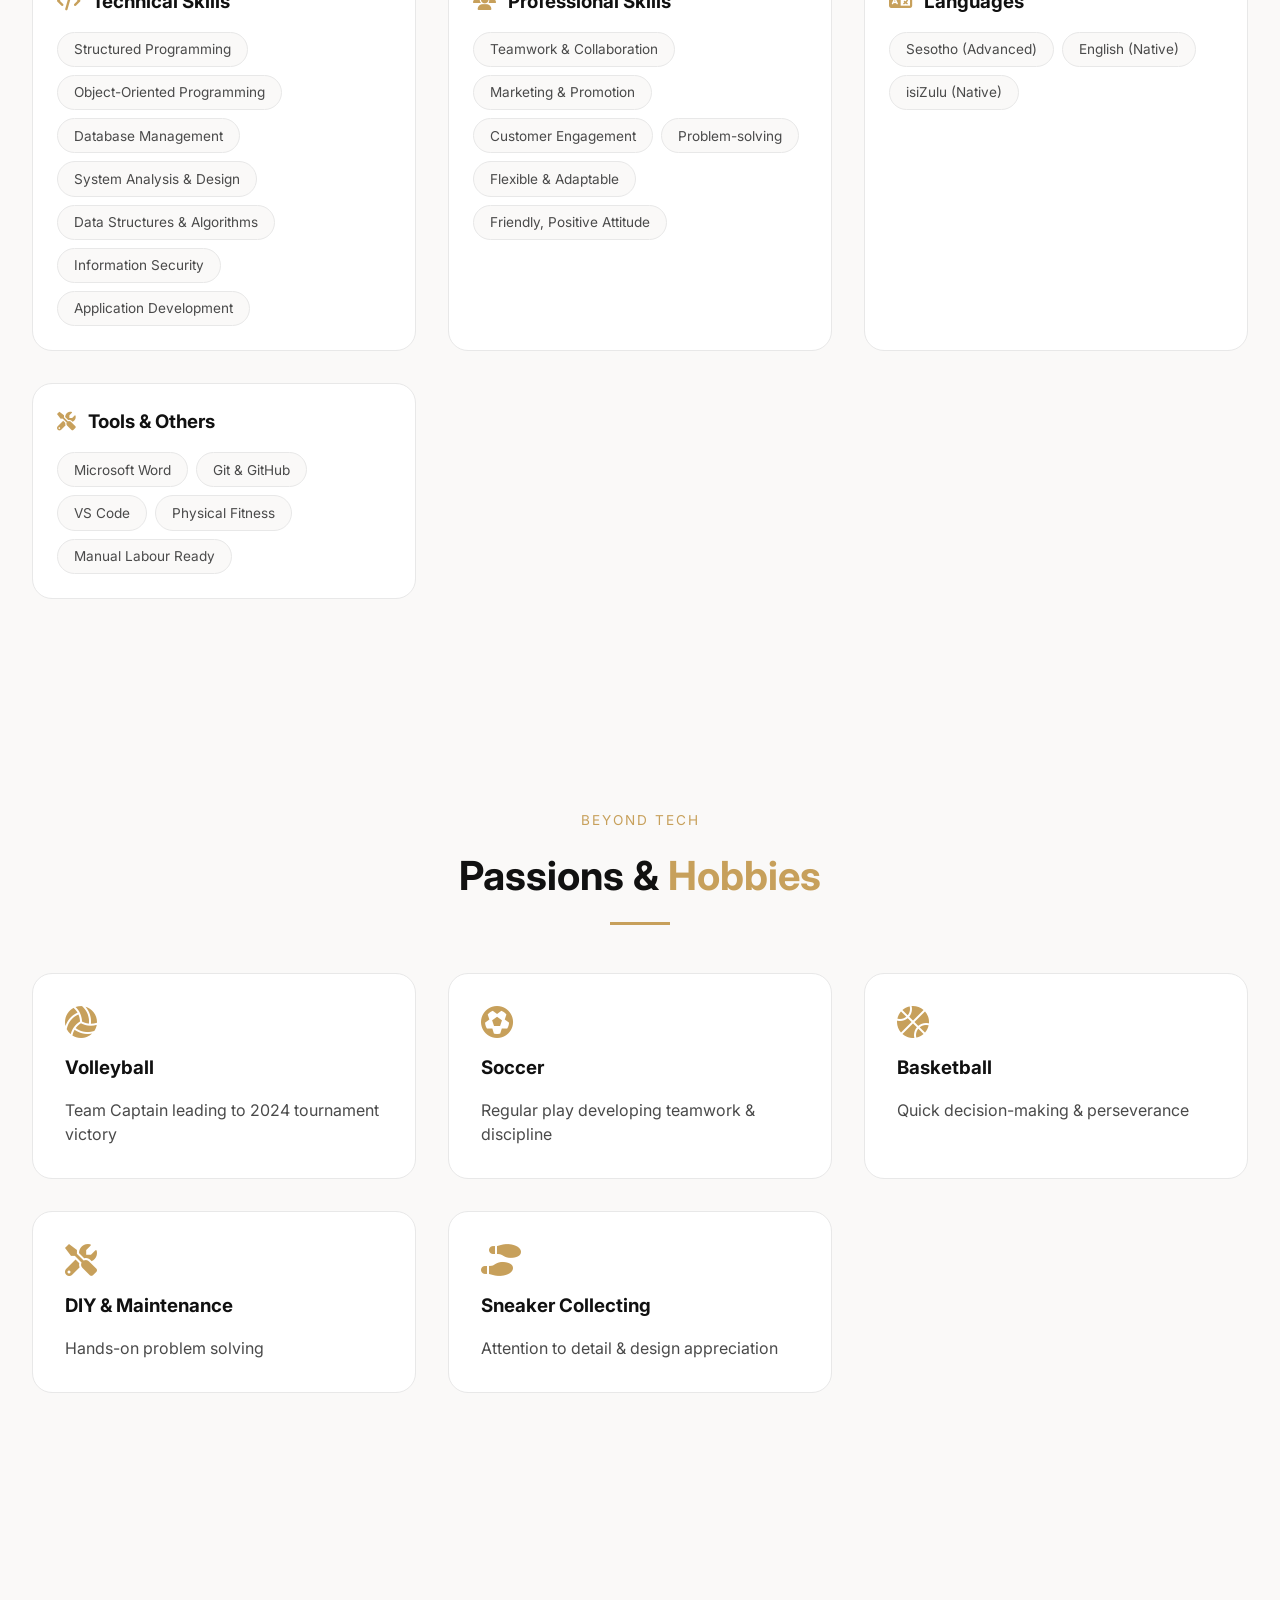
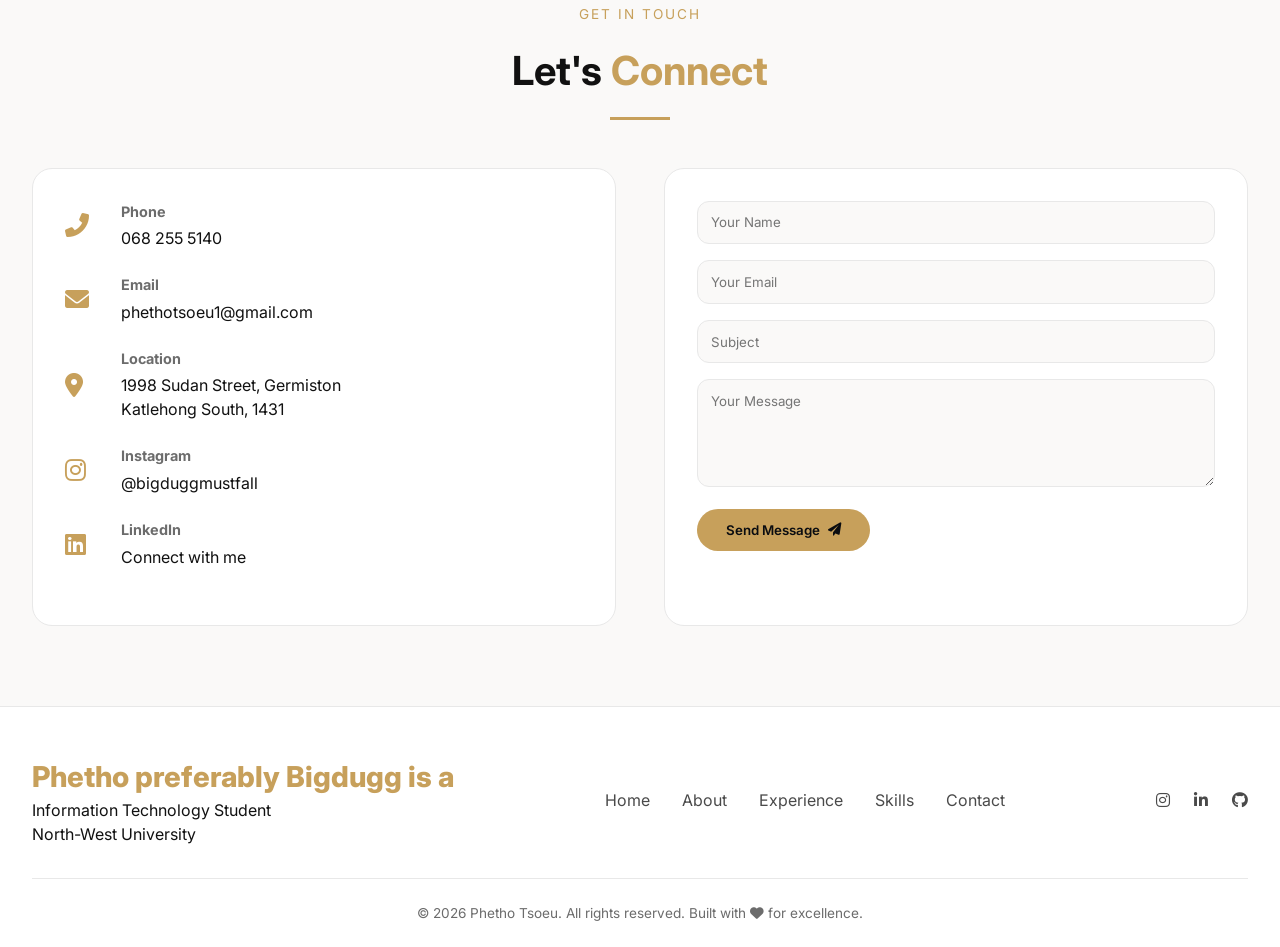
==== commit 488a89b0: "Refine text in index.html for clarity and accuracy" ====
--- a/index.html
+++ b/index.html
@@ -51,8 +51,7 @@
                         Phetho <span class="highlight">Tsoeu</span>
                     </h1>
                     <p class="hero-subtitle">
-                        Information Technology student at North-West University with a passion for programming, 
-                        leadership, and creative problem-solving.
+                        Information Technology student at North-West University with a passion for programming and creative problem-solving.
                     </p>
                     <div class="hero-buttons">
                         <button class="btn-primary" id="heroDownloadBtn">
@@ -92,7 +91,7 @@
                 <div class="about-card">
                     <i class="fas fa-graduation-cap"></i>
                     <h3>Academic Excellence</h3>
-                    <p>Strong academic record (61.29 GPA) at North-West University with well-developed technical skills in programming, database management, and system analysis.</p>
+                    <p>Strong academic record at North-West University with well-developed technical skills in programming, database management, and system analysis.</p>
                 </div>
                 <div class="about-card">
                     <i class="fas fa-volleyball-ball"></i>
@@ -142,7 +141,7 @@
                     <div class="timeline-content">
                         <div class="timeline-header">
                             <h3>Volleyball Team Captain</h3>
-                            <span class="company">NWU Volleyball Club</span>
+                            <span class="company">Longfellow Volleyball</span>
                         </div>
                         <ul>
                             <li>Led team to tournament victory in 2024 as Captain</li>
@@ -195,7 +194,6 @@
                 <div class="skills-category">
                     <h3><i class="fas fa-users"></i> Professional Skills</h3>
                     <div class="skills-list">
-                        <span class="skill-badge">Leadership</span>
                         <span class="skill-badge">Teamwork & Collaboration</span>
                         <span class="skill-badge">Marketing & Promotion</span>
                         <span class="skill-badge">Customer Engagement</span>
@@ -328,7 +326,7 @@
         <div class="container">
             <div class="footer-content">
                 <div class="footer-logo">
-                    <span class="logo-text">Duggio is a </span>
+                    <span class="logo-text">Phetho preferably Bigdugg is a </span>
                     <p>Information Technology Student<br>North-West University</p>
                 </div>
                 <div class="footer-links">
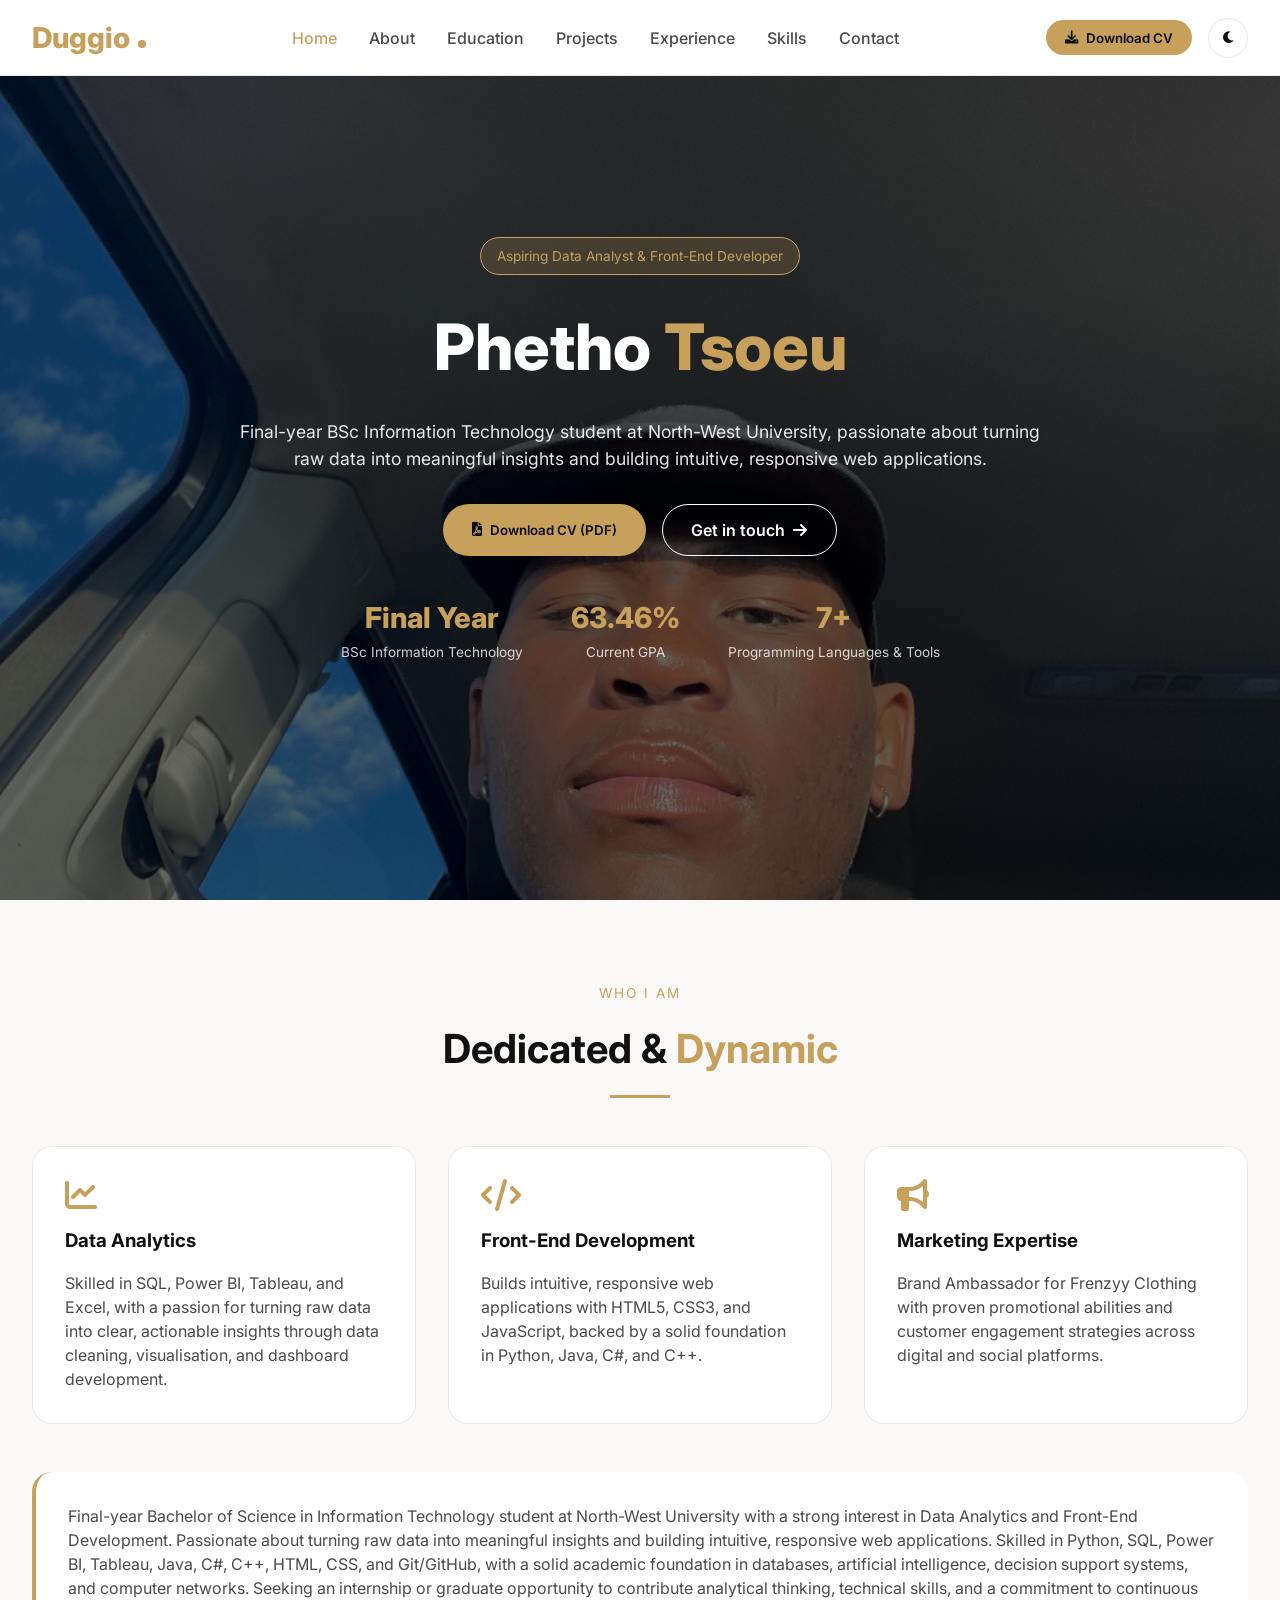
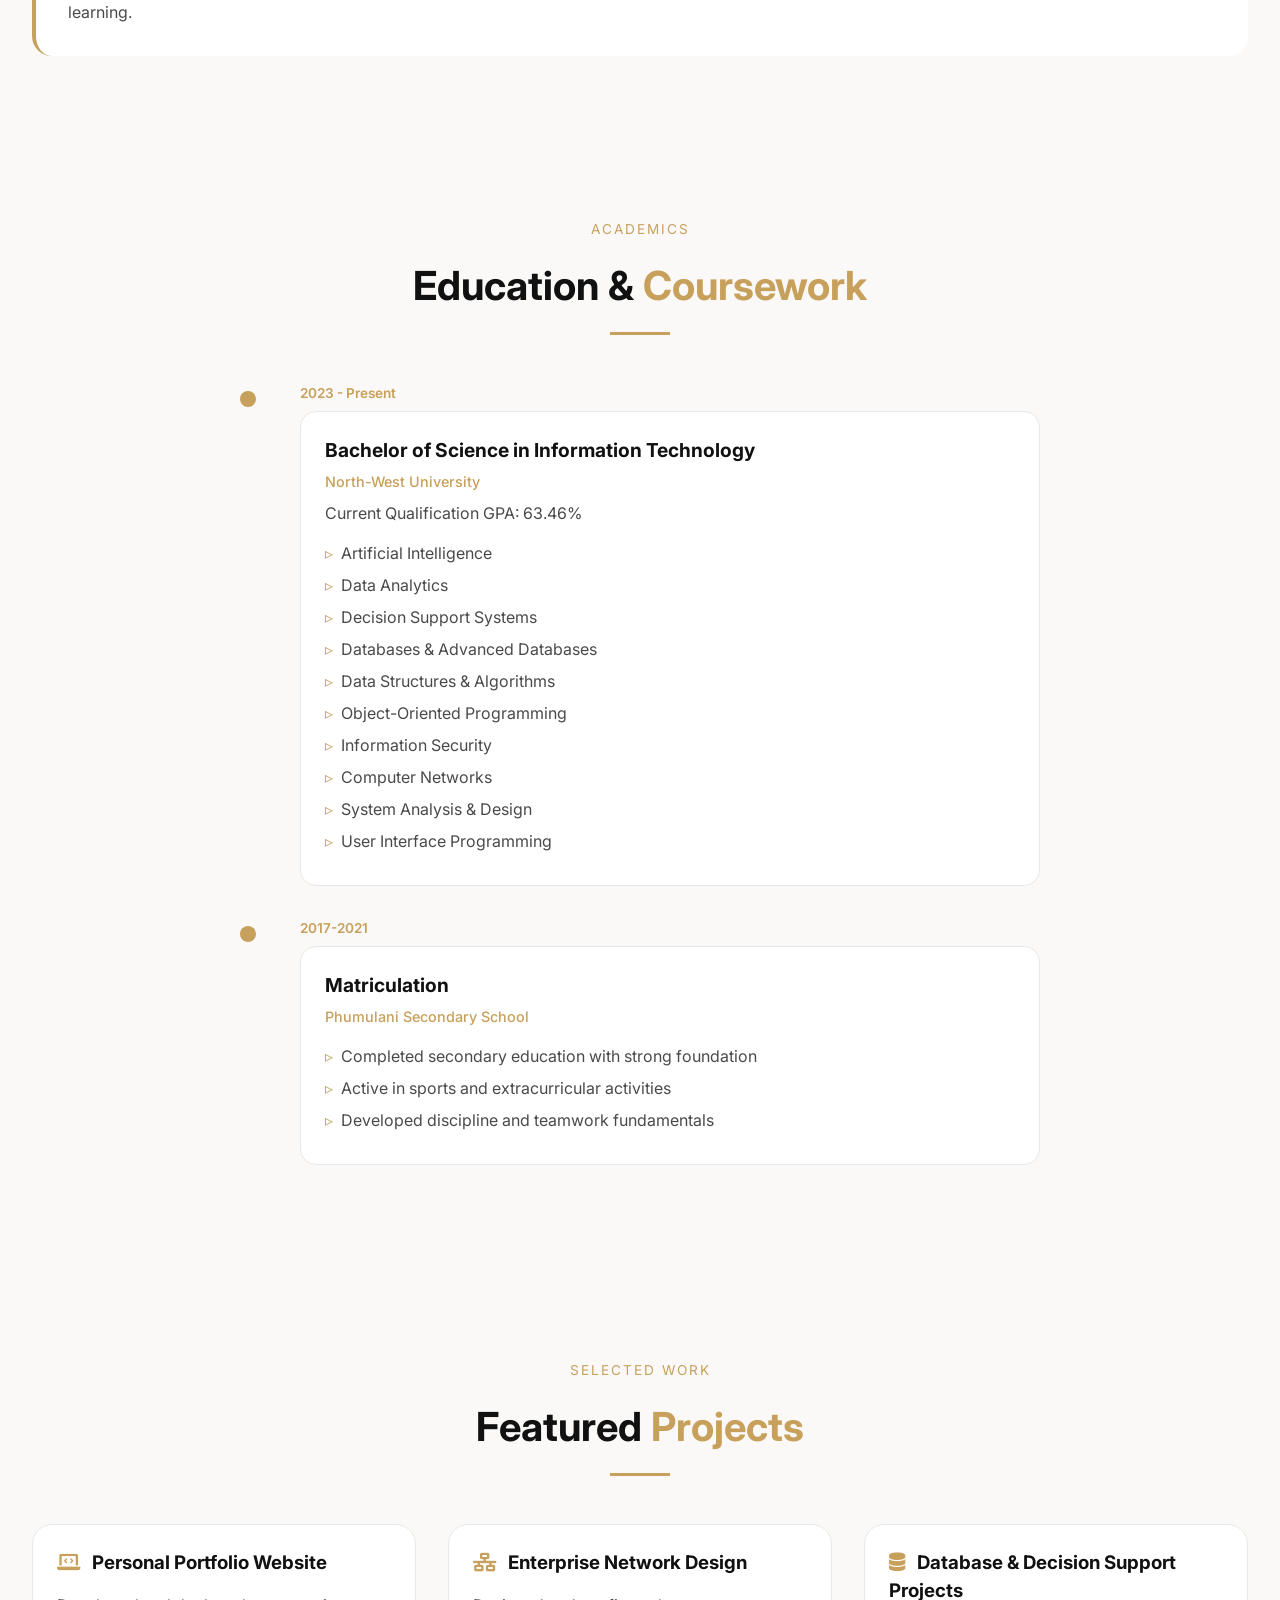
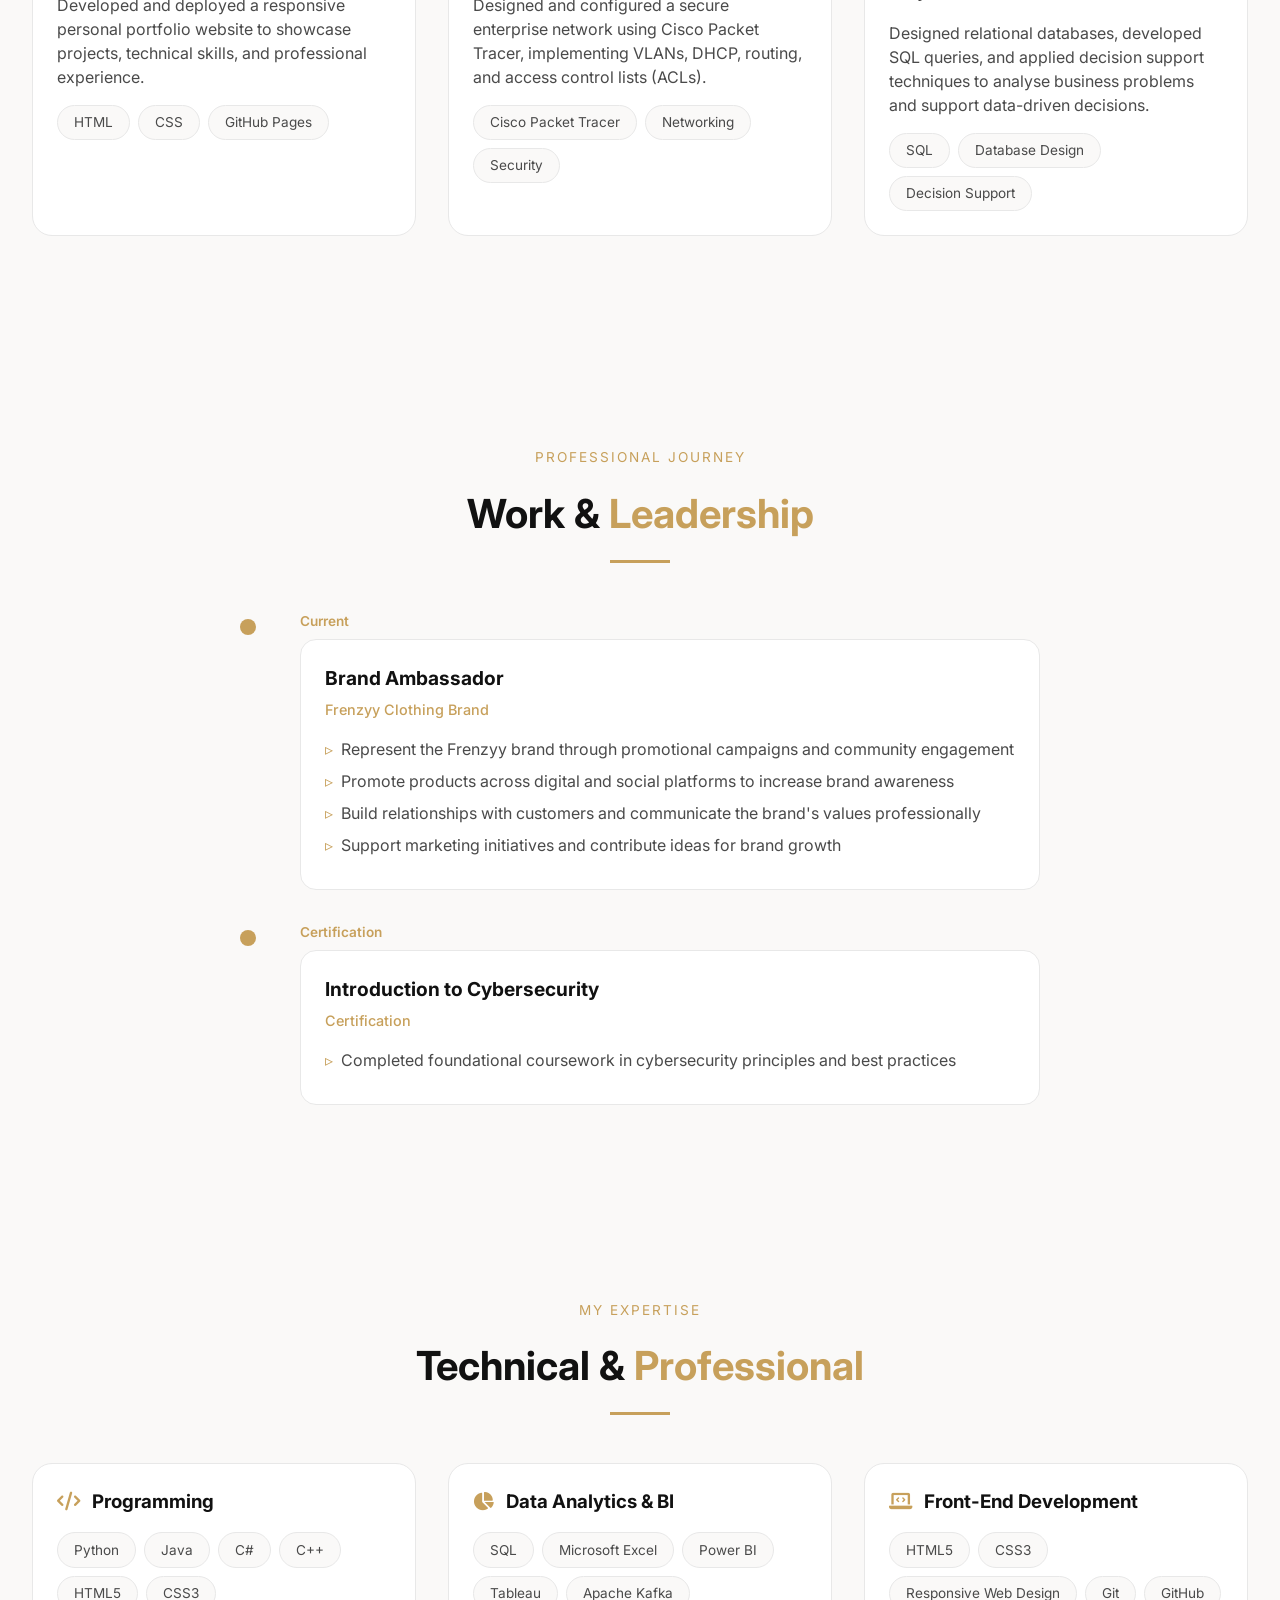
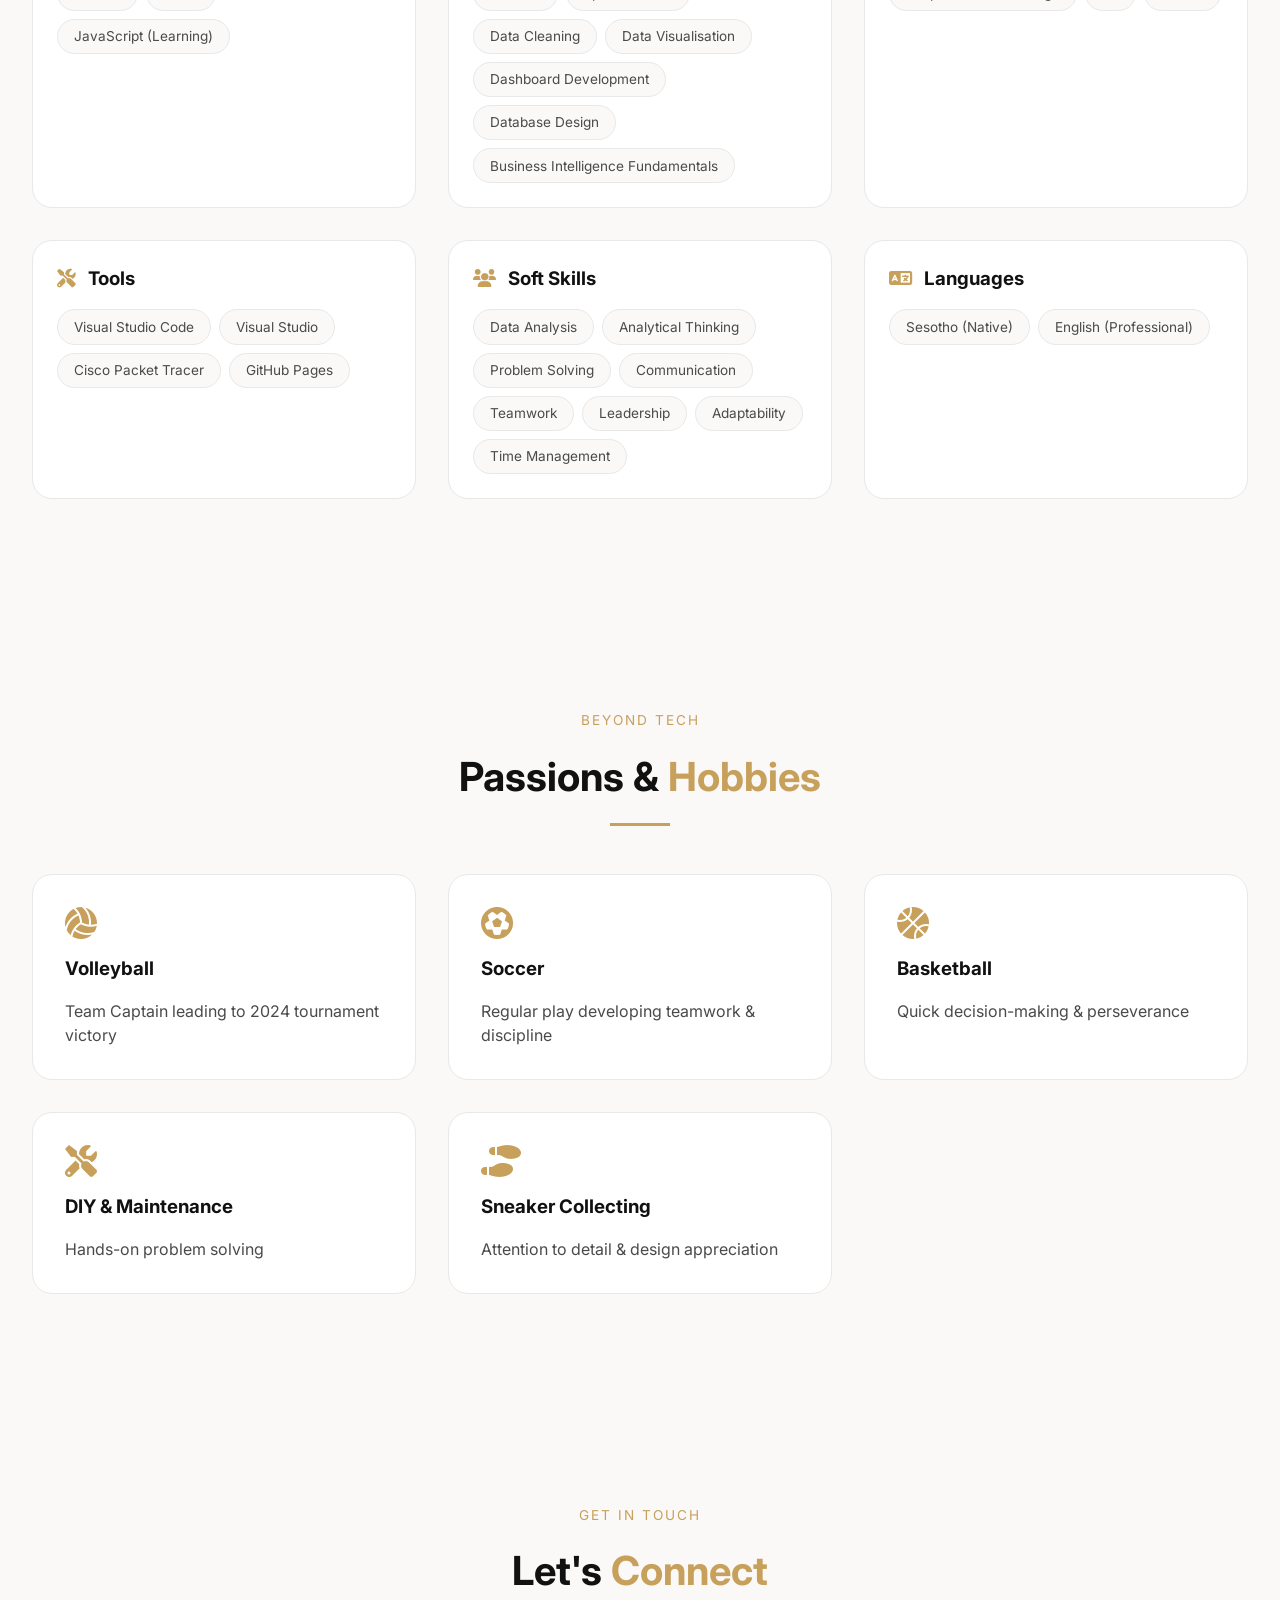
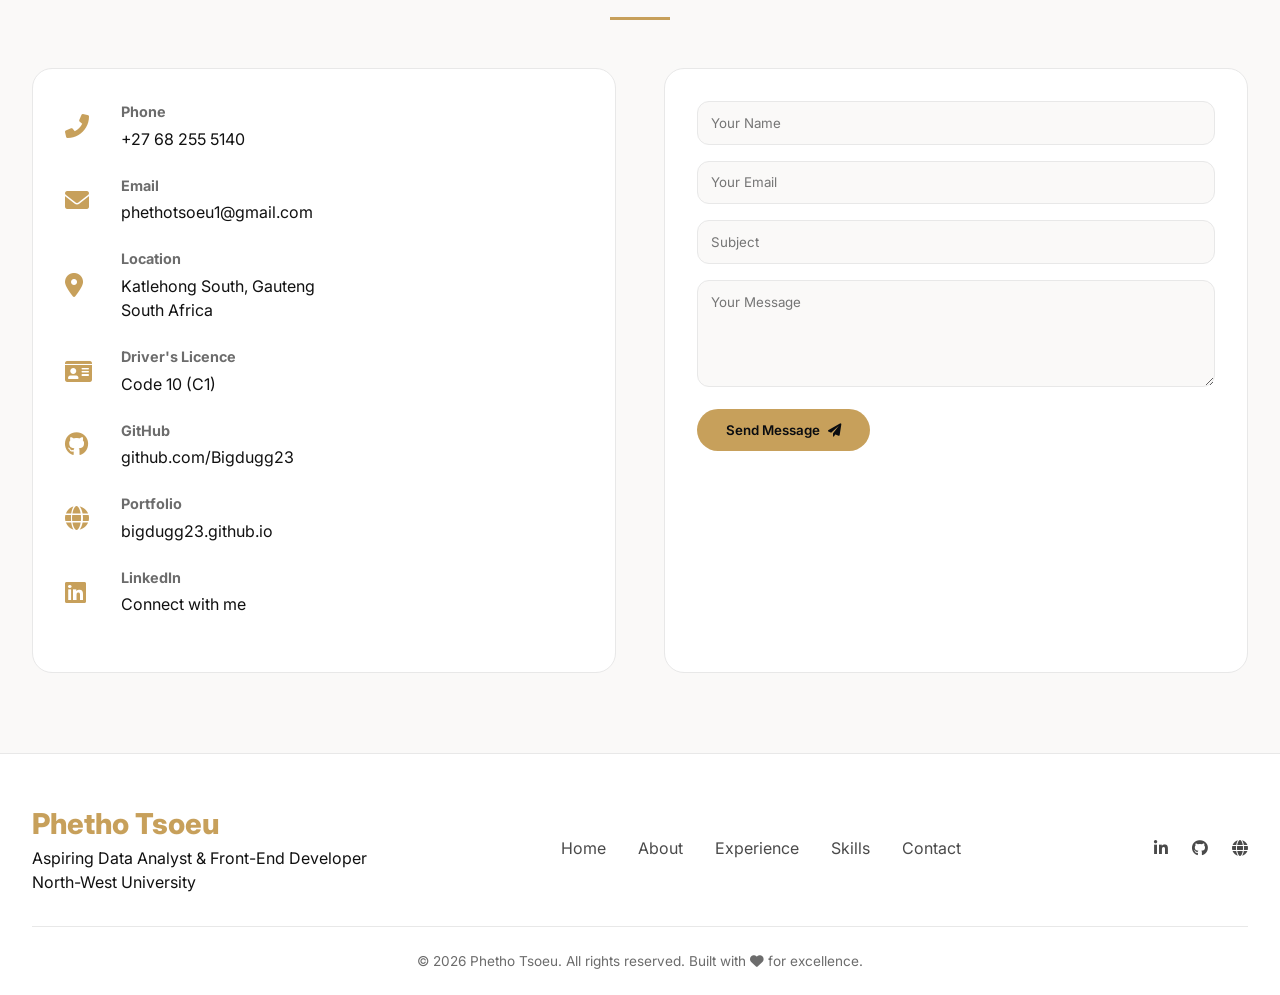
==== commit 2090013e: "Revise personal details and enhance content sections Updated personal and academic information, incl" ====
--- a/index.html
+++ b/index.html
@@ -19,6 +19,8 @@
             <ul class="nav-links">
                 <li><a href="#home" class="nav-link active">Home</a></li>
                 <li><a href="#about" class="nav-link">About</a></li>
+                <li><a href="#education" class="nav-link">Education</a></li>
+                <li><a href="#projects" class="nav-link">Projects</a></li>
                 <li><a href="#experience" class="nav-link">Experience</a></li>
                 <li><a href="#skills" class="nav-link">Skills</a></li>
                 <li><a href="#contact" class="nav-link">Contact</a></li>
@@ -46,12 +48,12 @@
         <div class="container">
             <div class="hero-grid">
                 <div class="hero-content">
-                    <div class="hero-tag">IT Student & Brand Ambassador</div>
+                    <div class="hero-tag">Aspiring Data Analyst &amp; Front-End Developer</div>
                     <h1 class="hero-title">
                         Phetho <span class="highlight">Tsoeu</span>
                     </h1>
                     <p class="hero-subtitle">
-                        Information Technology student at North-West University with a passion for programming and creative problem-solving.
+                        Final-year BSc Information Technology student at North-West University, passionate about turning raw data into meaningful insights and building intuitive, responsive web applications.
                     </p>
                     <div class="hero-buttons">
                         <button class="btn-primary" id="heroDownloadBtn">
@@ -62,16 +64,16 @@
                     </div>
                     <div class="hero-stats">
                         <div class="stat">
-                            <span class="stat-number">2026</span>
-                            <span class="stat-label">Expected Graduation</span>
+                            <span class="stat-number">Final Year</span>
+                            <span class="stat-label">BSc Information Technology</span>
                         </div>
                         <div class="stat">
-                            <span class="stat-number">61.29</span>
+                            <span class="stat-number">63.46%</span>
                             <span class="stat-label">Current GPA</span>
                         </div>
                         <div class="stat">
-                            <span class="stat-number">4+</span>
-                            <span class="stat-label">Programming Languages</span>
+                            <span class="stat-number">7+</span>
+                            <span class="stat-label">Programming Languages & Tools</span>
                         </div>
                     </div>
                 </div>
@@ -89,65 +91,56 @@
             </div>
             <div class="about-grid">
                 <div class="about-card">
-                    <i class="fas fa-graduation-cap"></i>
-                    <h3>Academic Excellence</h3>
-                    <p>Strong academic record at North-West University with well-developed technical skills in programming, database management, and system analysis.</p>
+                    <i class="fas fa-chart-line"></i>
+                    <h3>Data Analytics</h3>
+                    <p>Skilled in SQL, Power BI, Tableau, and Excel, with a passion for turning raw data into clear, actionable insights through data cleaning, visualisation, and dashboard development.</p>
                 </div>
                 <div class="about-card">
-                    <i class="fas fa-volleyball-ball"></i>
-                    <h3>Leadership</h3>
-                    <p>Demonstrated leadership as volleyball team captain, leading to tournament victory in 2024. Built strategic planning and team coordination skills.</p>
+                    <i class="fas fa-code"></i>
+                    <h3>Front-End Development</h3>
+                    <p>Builds intuitive, responsive web applications with HTML5, CSS3, and JavaScript, backed by a solid foundation in Python, Java, C#, and C++.</p>
                 </div>
                 <div class="about-card">
-                    <i class="fas fa-chart-line"></i>
+                    <i class="fas fa-bullhorn"></i>
                     <h3>Marketing Expertise</h3>
-                    <p>Brand Ambassador for Frenzyy Clothing with proven promotional abilities and customer engagement strategies across various platforms.</p>
+                    <p>Brand Ambassador for Frenzyy Clothing with proven promotional abilities and customer engagement strategies across digital and social platforms.</p>
                 </div>
             </div>
             <div class="about-bio">
-                <p>A dedicated Information Technology student who combines technical expertise with marketing experience and team leadership skills. Fluent in multiple South African languages with strong communication abilities. Always eager to learn, adapt, and contribute to meaningful projects that bridge technology and community engagement.</p>
-            </div>
-        </div>
-    </section>
-
-    <!-- Experience Section -->
-    <section id="experience" class="experience">
-        <div class="container">
-            <div class="section-header">
-                <span class="section-tag">Professional Journey</span>
-                <h2 class="section-title">Work & <span class="highlight">Leadership</span></h2>
+                <p>Final-year Bachelor of Science in Information Technology student at North-West University with a strong interest in Data Analytics and Front-End Development. Passionate about turning raw data into meaningful insights and building intuitive, responsive web applications. Skilled in Python, SQL, Power BI, Tableau, Java, C#, C++, HTML, CSS, and Git/GitHub, with a solid academic foundation in databases, artificial intelligence, decision support systems, and computer networks. Seeking an internship or graduate opportunity to contribute analytical thinking, technical skills, and a commitment to continuous learning.</p>
+            </div>
+        </div>
+    </section>
+
+    <!-- Education Section -->
+    <section id="education" class="experience">
+        <div class="container">
+            <div class="section-header">
+                <span class="section-tag">Academics</span>
+                <h2 class="section-title">Education & <span class="highlight">Coursework</span></h2>
                 <div class="section-divider"></div>
             </div>
             <div class="timeline">
                 <div class="timeline-item">
                     <div class="timeline-dot"></div>
-                    <div class="timeline-date">2025</div>
+                    <div class="timeline-date">2023 - Present</div>
                     <div class="timeline-content">
                         <div class="timeline-header">
-                            <h3>Brand Ambassador</h3>
-                            <span class="company">Frenzyy Clothing</span>
-                        </div>
+                            <h3>Bachelor of Science in Information Technology</h3>
+                            <span class="company">North-West University</span>
+                        </div>
+                        <p style="color: var(--text-secondary); margin-top: 0.5rem;">Current Qualification GPA: 63.46%</p>
                         <ul>
-                            <li>Represented and promoted the Frenzyy brand across various digital and physical platforms</li>
-                            <li>Engaged with customers and built authentic brand awareness in competitive markets</li>
-                            <li>Demonstrated strong communication, marketing, and promotional skills</li>
-                            <li>Increased brand visibility through strategic engagement campaigns</li>
-                        </ul>
-                    </div>
-                </div>
-                <div class="timeline-item">
-                    <div class="timeline-dot"></div>
-                    <div class="timeline-date">2023-2024</div>
-                    <div class="timeline-content">
-                        <div class="timeline-header">
-                            <h3>Volleyball Team Captain</h3>
-                            <span class="company">Longfellow Volleyball</span>
-                        </div>
-                        <ul>
-                            <li>Led team to tournament victory in 2024 as Captain</li>
-                            <li>Developed leadership, strategic planning, and team coordination skills</li>
-                            <li>Previously served as Opponent in 2023, understanding game dynamics deeply</li>
-                            <li>Fostered competitive excellence and team spirit</li>
+                            <li>Artificial Intelligence</li>
+                            <li>Data Analytics</li>
+                            <li>Decision Support Systems</li>
+                            <li>Databases & Advanced Databases</li>
+                            <li>Data Structures & Algorithms</li>
+                            <li>Object-Oriented Programming</li>
+                            <li>Information Security</li>
+                            <li>Computer Networks</li>
+                            <li>System Analysis & Design</li>
+                            <li>User Interface Programming</li>
                         </ul>
                     </div>
                 </div>
@@ -170,6 +163,88 @@
         </div>
     </section>
 
+    <!-- Projects Section -->
+    <section id="projects" class="skills">
+        <div class="container">
+            <div class="section-header">
+                <span class="section-tag">Selected Work</span>
+                <h2 class="section-title">Featured <span class="highlight">Projects</span></h2>
+                <div class="section-divider"></div>
+            </div>
+            <div class="skills-grid">
+                <div class="skills-category">
+                    <h3><i class="fas fa-laptop-code"></i> Personal Portfolio Website</h3>
+                    <p style="color: var(--text-secondary); margin-bottom: 1rem;">Developed and deployed a responsive personal portfolio website to showcase projects, technical skills, and professional experience.</p>
+                    <div class="skills-list">
+                        <span class="skill-badge">HTML</span>
+                        <span class="skill-badge">CSS</span>
+                        <span class="skill-badge">GitHub Pages</span>
+                    </div>
+                </div>
+                <div class="skills-category">
+                    <h3><i class="fas fa-network-wired"></i> Enterprise Network Design</h3>
+                    <p style="color: var(--text-secondary); margin-bottom: 1rem;">Designed and configured a secure enterprise network using Cisco Packet Tracer, implementing VLANs, DHCP, routing, and access control lists (ACLs).</p>
+                    <div class="skills-list">
+                        <span class="skill-badge">Cisco Packet Tracer</span>
+                        <span class="skill-badge">Networking</span>
+                        <span class="skill-badge">Security</span>
+                    </div>
+                </div>
+                <div class="skills-category">
+                    <h3><i class="fas fa-database"></i> Database & Decision Support Projects</h3>
+                    <p style="color: var(--text-secondary); margin-bottom: 1rem;">Designed relational databases, developed SQL queries, and applied decision support techniques to analyse business problems and support data-driven decisions.</p>
+                    <div class="skills-list">
+                        <span class="skill-badge">SQL</span>
+                        <span class="skill-badge">Database Design</span>
+                        <span class="skill-badge">Decision Support</span>
+                    </div>
+                </div>
+            </div>
+        </div>
+    </section>
+
+    <!-- Experience Section -->
+    <section id="experience" class="experience">
+        <div class="container">
+            <div class="section-header">
+                <span class="section-tag">Professional Journey</span>
+                <h2 class="section-title">Work & <span class="highlight">Leadership</span></h2>
+                <div class="section-divider"></div>
+            </div>
+            <div class="timeline">
+                <div class="timeline-item">
+                    <div class="timeline-dot"></div>
+                    <div class="timeline-date">Current</div>
+                    <div class="timeline-content">
+                        <div class="timeline-header">
+                            <h3>Brand Ambassador</h3>
+                            <span class="company">Frenzyy Clothing Brand</span>
+                        </div>
+                        <ul>
+                            <li>Represent the Frenzyy brand through promotional campaigns and community engagement</li>
+                            <li>Promote products across digital and social platforms to increase brand awareness</li>
+                            <li>Build relationships with customers and communicate the brand's values professionally</li>
+                            <li>Support marketing initiatives and contribute ideas for brand growth</li>
+                        </ul>
+                    </div>
+                </div>
+                <div class="timeline-item">
+                    <div class="timeline-dot"></div>
+                    <div class="timeline-date">Certification</div>
+                    <div class="timeline-content">
+                        <div class="timeline-header">
+                            <h3>Introduction to Cybersecurity</h3>
+                            <span class="company">Certification</span>
+                        </div>
+                        <ul>
+                            <li>Completed foundational coursework in cybersecurity principles and best practices</li>
+                        </ul>
+                    </div>
+                </div>
+            </div>
+        </div>
+    </section>
+
     <!-- Skills Section -->
     <section id="skills" class="skills">
         <div class="container">
@@ -180,44 +255,69 @@
             </div>
             <div class="skills-grid">
                 <div class="skills-category">
-                    <h3><i class="fas fa-code"></i> Technical Skills</h3>
-                    <div class="skills-list">
-                        <span class="skill-badge">Structured Programming</span>
-                        <span class="skill-badge">Object-Oriented Programming</span>
-                        <span class="skill-badge">Database Management</span>
-                        <span class="skill-badge">System Analysis & Design</span>
-                        <span class="skill-badge">Data Structures & Algorithms</span>
-                        <span class="skill-badge">Information Security</span>
-                        <span class="skill-badge">Application Development</span>
-                    </div>
-                </div>
-                <div class="skills-category">
-                    <h3><i class="fas fa-users"></i> Professional Skills</h3>
-                    <div class="skills-list">
-                        <span class="skill-badge">Teamwork & Collaboration</span>
-                        <span class="skill-badge">Marketing & Promotion</span>
-                        <span class="skill-badge">Customer Engagement</span>
-                        <span class="skill-badge">Problem-solving</span>
-                        <span class="skill-badge">Flexible & Adaptable</span>
-                        <span class="skill-badge">Friendly, Positive Attitude</span>
+                    <h3><i class="fas fa-code"></i> Programming</h3>
+                    <div class="skills-list">
+                        <span class="skill-badge">Python</span>
+                        <span class="skill-badge">Java</span>
+                        <span class="skill-badge">C#</span>
+                        <span class="skill-badge">C++</span>
+                        <span class="skill-badge">HTML5</span>
+                        <span class="skill-badge">CSS3</span>
+                        <span class="skill-badge">JavaScript (Learning)</span>
+                    </div>
+                </div>
+                <div class="skills-category">
+                    <h3><i class="fas fa-chart-pie"></i> Data Analytics & BI</h3>
+                    <div class="skills-list">
+                        <span class="skill-badge">SQL</span>
+                        <span class="skill-badge">Microsoft Excel</span>
+                        <span class="skill-badge">Power BI</span>
+                        <span class="skill-badge">Tableau</span>
+                        <span class="skill-badge">Apache Kafka</span>
+                        <span class="skill-badge">Data Cleaning</span>
+                        <span class="skill-badge">Data Visualisation</span>
+                        <span class="skill-badge">Dashboard Development</span>
+                        <span class="skill-badge">Database Design</span>
+                        <span class="skill-badge">Business Intelligence Fundamentals</span>
+                    </div>
+                </div>
+                <div class="skills-category">
+                    <h3><i class="fas fa-laptop-code"></i> Front-End Development</h3>
+                    <div class="skills-list">
+                        <span class="skill-badge">HTML5</span>
+                        <span class="skill-badge">CSS3</span>
+                        <span class="skill-badge">Responsive Web Design</span>
+                        <span class="skill-badge">Git</span>
+                        <span class="skill-badge">GitHub</span>
+                    </div>
+                </div>
+                <div class="skills-category">
+                    <h3><i class="fas fa-tools"></i> Tools</h3>
+                    <div class="skills-list">
+                        <span class="skill-badge">Visual Studio Code</span>
+                        <span class="skill-badge">Visual Studio</span>
+                        <span class="skill-badge">Cisco Packet Tracer</span>
+                        <span class="skill-badge">GitHub Pages</span>
+                    </div>
+                </div>
+                <div class="skills-category">
+                    <h3><i class="fas fa-users"></i> Soft Skills</h3>
+                    <div class="skills-list">
+                        <span class="skill-badge">Data Analysis</span>
+                        <span class="skill-badge">Analytical Thinking</span>
+                        <span class="skill-badge">Problem Solving</span>
+                        <span class="skill-badge">Communication</span>
+                        <span class="skill-badge">Teamwork</span>
+                        <span class="skill-badge">Leadership</span>
+                        <span class="skill-badge">Adaptability</span>
+                        <span class="skill-badge">Time Management</span>
                     </div>
                 </div>
                 <div class="skills-category">
                     <h3><i class="fas fa-language"></i> Languages</h3>
                     <div class="skills-list">
-                        <span class="skill-badge">Sesotho (Advanced)</span>
-                        <span class="skill-badge">English (Native)</span>
-                        <span class="skill-badge">isiZulu (Native)</span>
-                    </div>
-                </div>
-                <div class="skills-category">
-                    <h3><i class="fas fa-tools"></i> Tools & Others</h3>
-                    <div class="skills-list">
-                        <span class="skill-badge">Microsoft Word</span>
-                        <span class="skill-badge">Git & GitHub</span>
-                        <span class="skill-badge">VS Code</span>
-                        <span class="skill-badge">Physical Fitness</span>
-                        <span class="skill-badge">Manual Labour Ready</span>
+                        <span class="skill-badge">Sesotho (Native)</span>
+                        <span class="skill-badge">English (Professional)</span>
                     </div>
                 </div>
             </div>
@@ -276,7 +376,7 @@
                         <i class="fas fa-phone-alt"></i>
                         <div>
                             <h4>Phone</h4>
-                            <a href="tel:0682555140">068 255 5140</a>
+                            <a href="tel:+27682555140">+27 68 255 5140</a>
                         </div>
                     </div>
                     <div class="contact-item">
@@ -290,21 +390,35 @@
                         <i class="fas fa-map-marker-alt"></i>
                         <div>
                             <h4>Location</h4>
-                            <p>1998 Sudan Street, Germiston<br>Katlehong South, 1431</p>
-                        </div>
-                    </div>
-                    <div class="contact-item">
-                        <i class="fab fa-instagram"></i>
-                        <div>
-                            <h4>Instagram</h4>
-                            <a href="https://www.instagram.com/bigduggmustfall" target="_blank">@bigduggmustfall</a>
+                            <p>Katlehong South, Gauteng<br>South Africa</p>
+                        </div>
+                    </div>
+                    <div class="contact-item">
+                        <i class="fas fa-id-card"></i>
+                        <div>
+                            <h4>Driver's Licence</h4>
+                            <p>Code 10 (C1)</p>
+                        </div>
+                    </div>
+                    <div class="contact-item">
+                        <i class="fab fa-github"></i>
+                        <div>
+                            <h4>GitHub</h4>
+                            <a href="https://github.com/Bigdugg23" target="_blank">github.com/Bigdugg23</a>
+                        </div>
+                    </div>
+                    <div class="contact-item">
+                        <i class="fas fa-globe"></i>
+                        <div>
+                            <h4>Portfolio</h4>
+                            <a href="https://bigdugg23.github.io" target="_blank">bigdugg23.github.io</a>
                         </div>
                     </div>
                     <div class="contact-item">
                         <i class="fab fa-linkedin"></i>
                         <div>
                             <h4>LinkedIn</h4>
-                            <a href="https://www.linkedin.com/in/phetho-tsoeu-538b01363" target="_blank">Connect with me</a>
+                            <a href="https://www.linkedin.com/in/phetho-tsoeu-536b01363/" target="_blank">Connect with me</a>
                         </div>
                     </div>
                 </div>
@@ -326,8 +440,8 @@
         <div class="container">
             <div class="footer-content">
                 <div class="footer-logo">
-                    <span class="logo-text">Phetho preferably Bigdugg is a </span>
-                    <p>Information Technology Student<br>North-West University</p>
+                    <span class="logo-text">Phetho Tsoeu</span>
+                    <p>Aspiring Data Analyst & Front-End Developer<br>North-West University</p>
                 </div>
                 <div class="footer-links">
                     <a href="#home">Home</a>
@@ -337,9 +451,9 @@
                     <a href="#contact">Contact</a>
                 </div>
                 <div class="footer-social">
-                    <a href="https://www.instagram.com/bjgdubg23" target="_blank"><i class="fab fa-instagram"></i></a>
-                    <a href="https://www.linkedin.com/in/photho-tsoeu-538b01363" target="_blank"><i class="fab fa-linkedin-in"></i></a>
+                    <a href="https://www.linkedin.com/in/phetho-tsoeu-536b01363/" target="_blank"><i class="fab fa-linkedin-in"></i></a>
                     <a href="https://github.com/Bigdugg23" target="_blank"><i class="fab fa-github"></i></a>
+                    <a href="https://bigdugg23.github.io" target="_blank"><i class="fas fa-globe"></i></a>
                 </div>
             </div>
             <div class="footer-bottom">
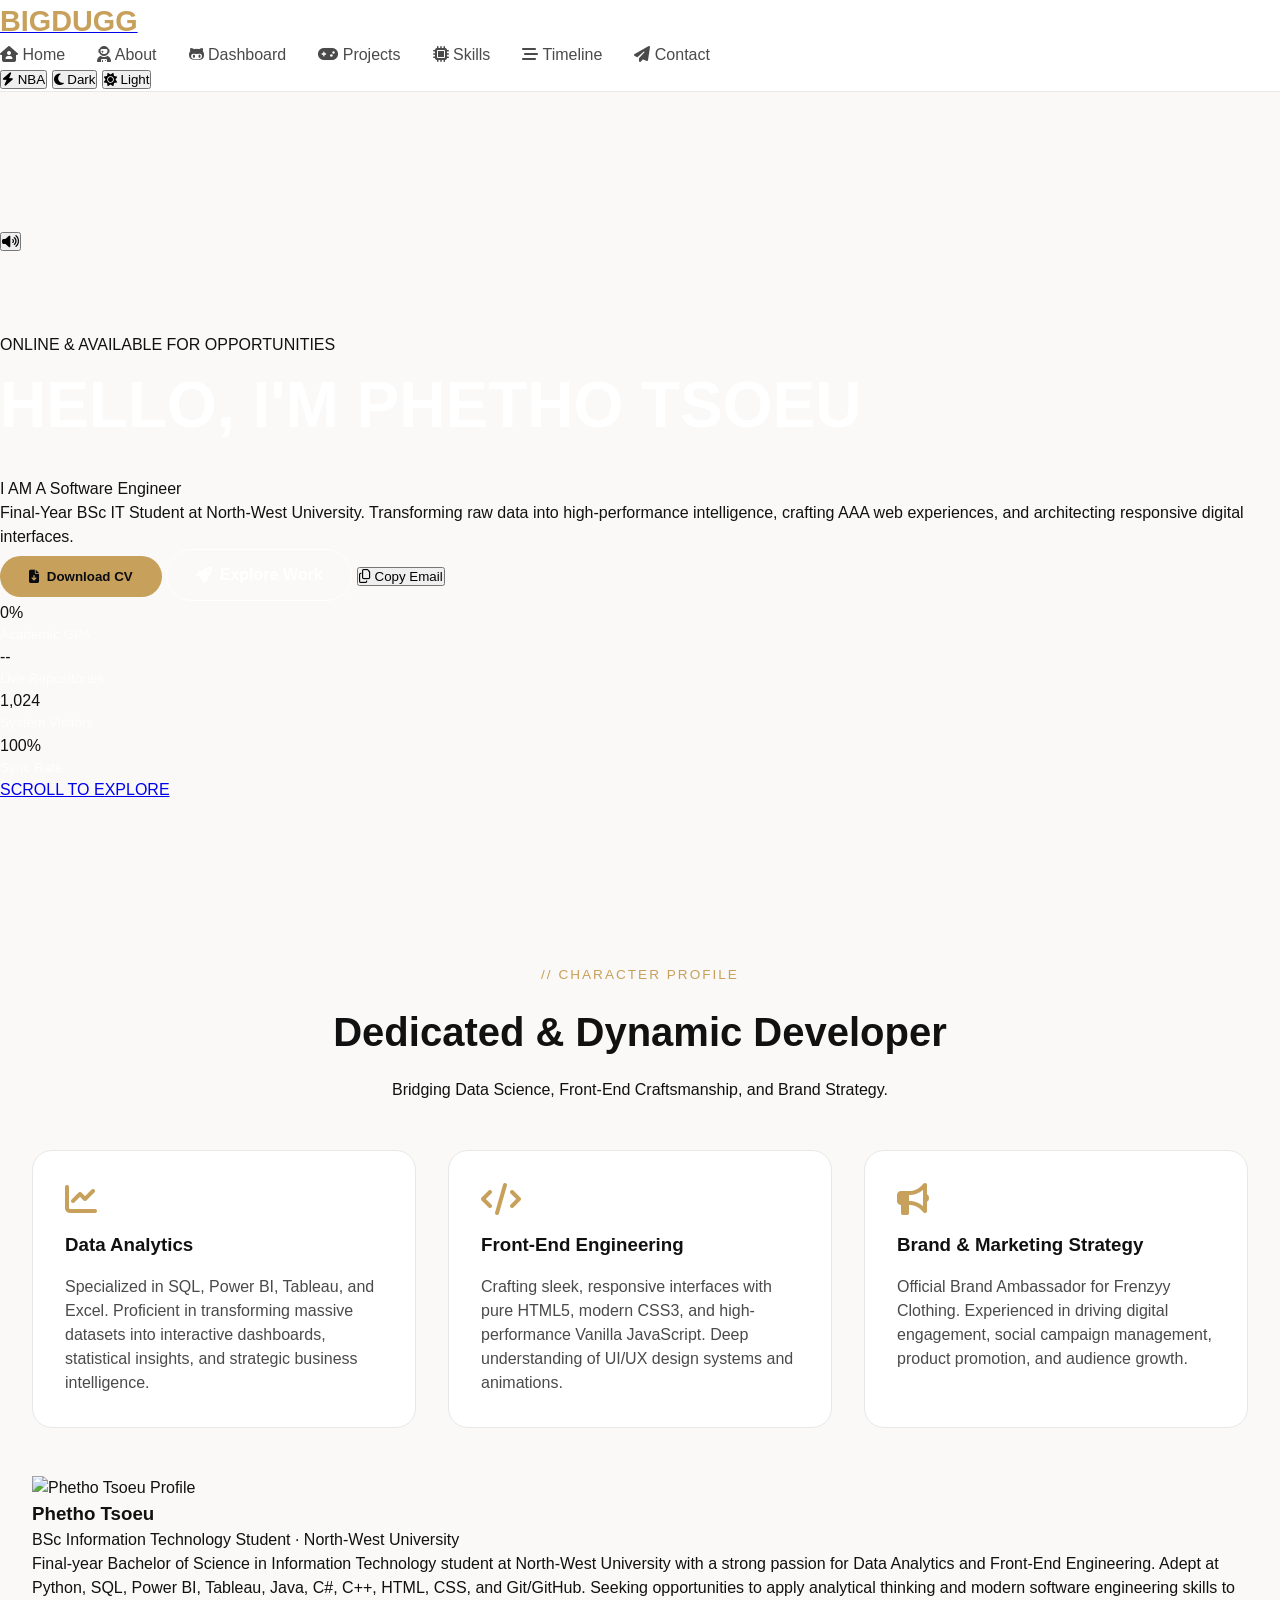
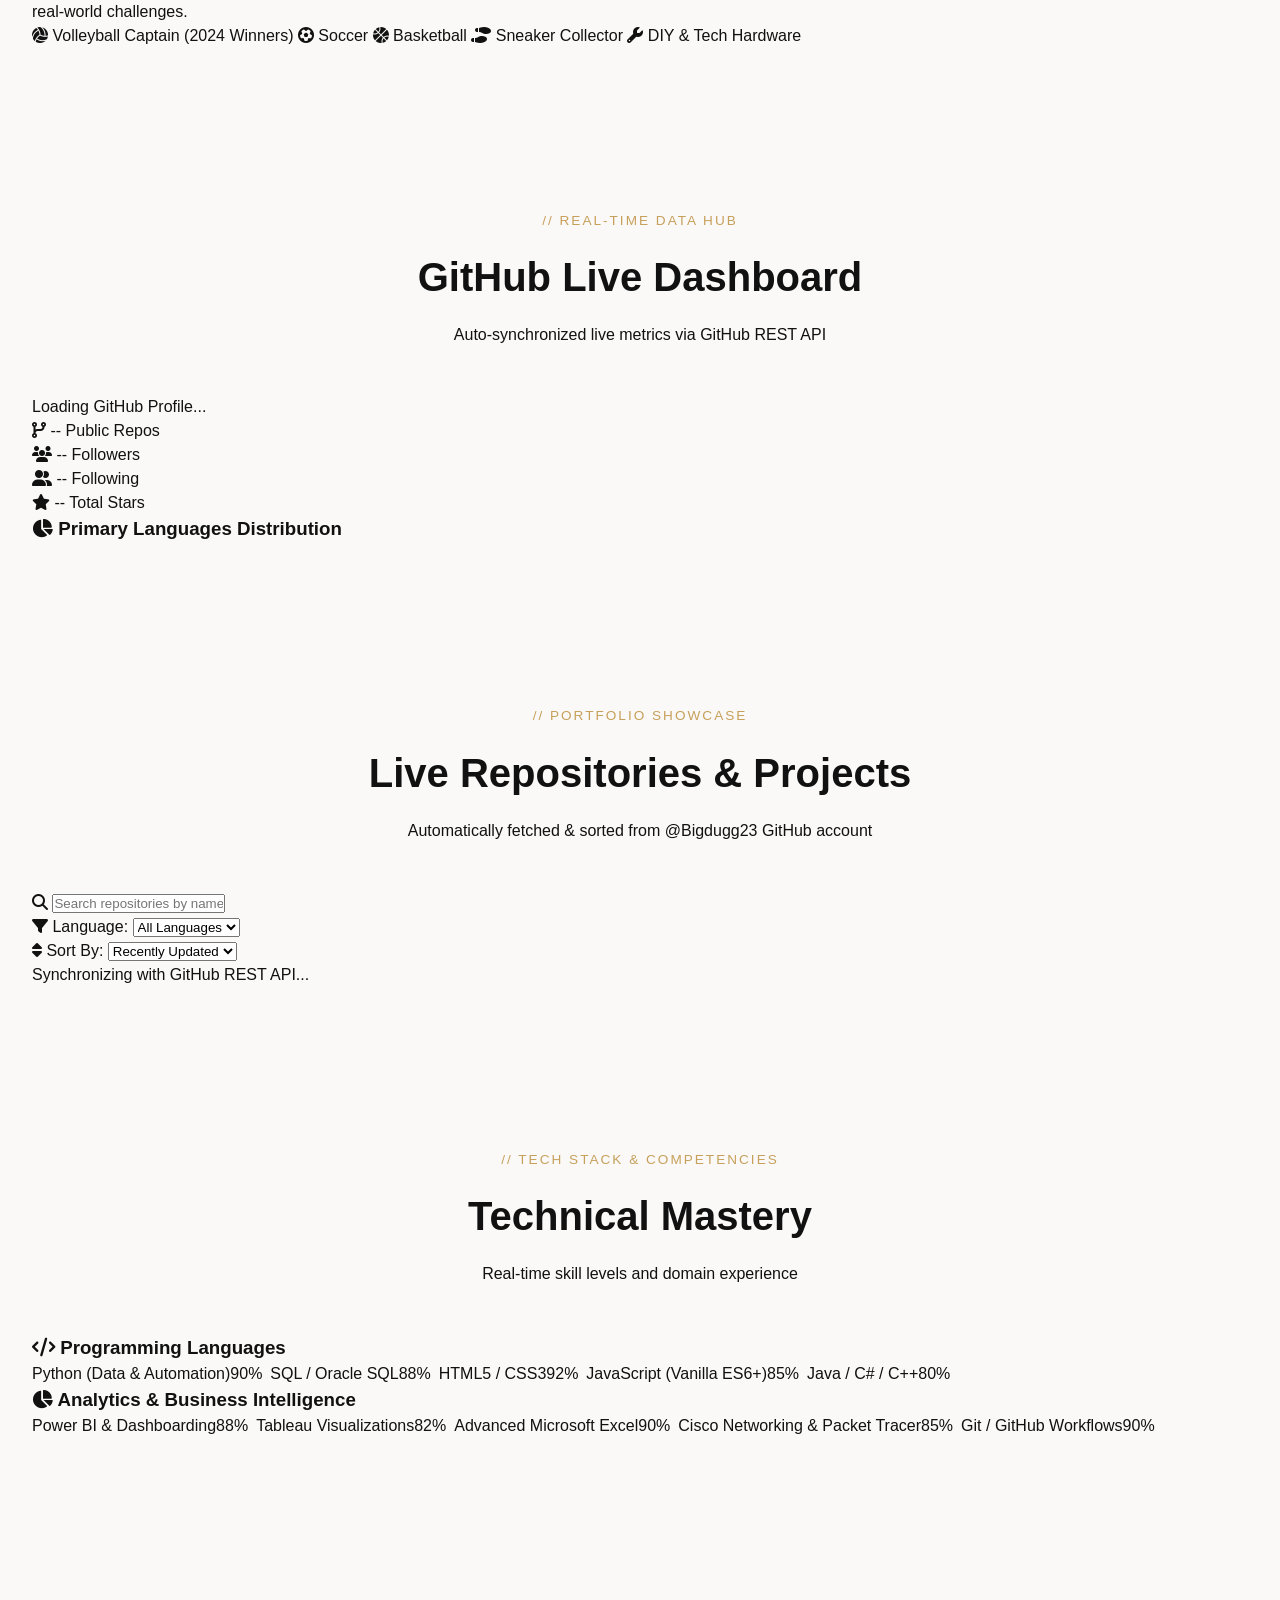
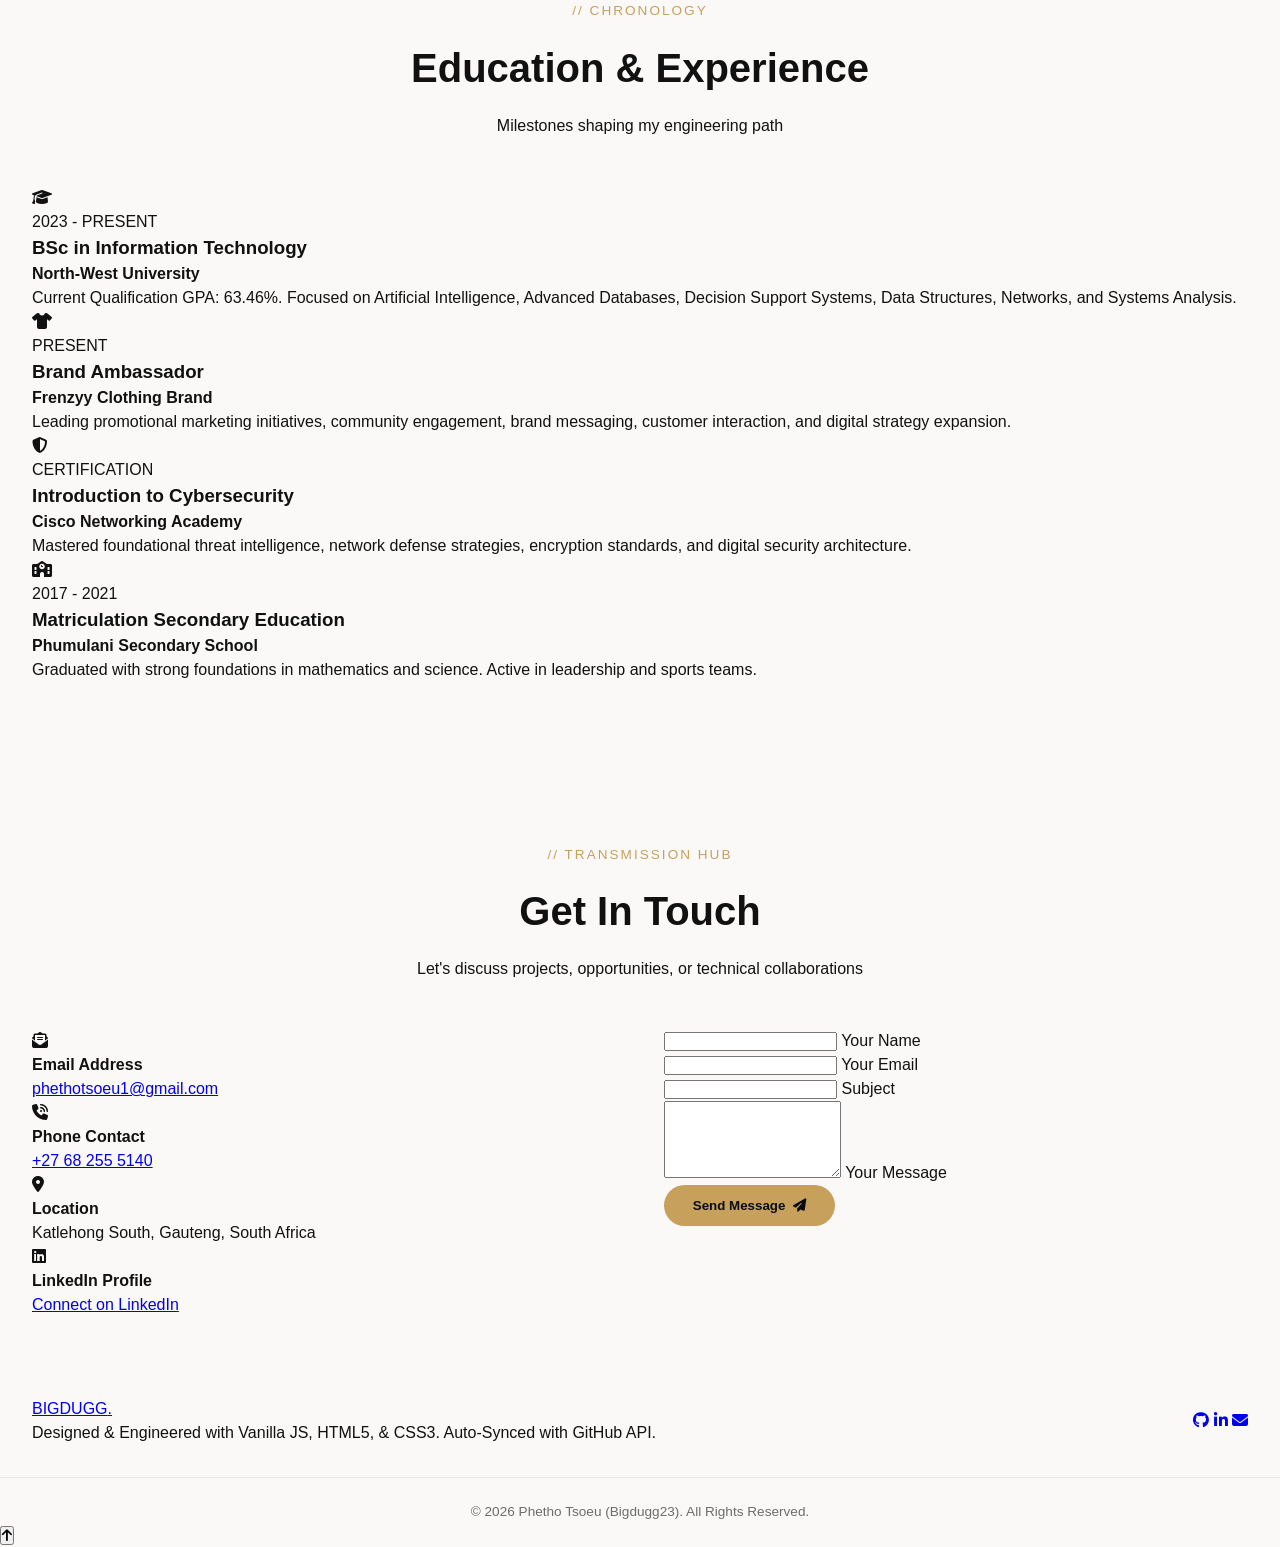
==== commit 7c7b59e3: "Update index.html" ====
--- a/index.html
+++ b/index.html
@@ -1,466 +1,560 @@
 <!DOCTYPE html>
-<html lang="en">
+<html lang="en" class="dark">
 <head>
     <meta charset="UTF-8">
     <meta name="viewport" content="width=device-width, initial-scale=1.0, viewport-fit=cover">
-    <title>Phetho Tsoeu · Elite IT Portfolio</title>
+    
+    <!-- SEO Meta Tags -->
+    <title>Phetho Tsoeu · Elite Software Engineer & Creative Technologist</title>
+    <meta name="description" content="Portfolio of Phetho Tsoeu (Bigdugg23) - Final-Year BSc IT Student, Data Analyst, Front-End Engineer & Creative Technologist showcasing dynamic live GitHub projects.">
+    <meta name="keywords" content="Phetho Tsoeu, Bigdugg23, Software Engineer, Front-End Developer, Data Analyst, North-West University, Portfolio, HTML, CSS, JavaScript, SQL, Python">
+    <meta name="author" content="Phetho Tsoeu">
+
+    <!-- Open Graph / Facebook -->
+    <meta property="og:type" content="website">
+    <meta property="og:url" content="https://bigdugg23.github.io/">
+    <meta property="og:title" content="Phetho Tsoeu · Portfolio & GitHub Live Dashboard">
+    <meta property="og:description" content="Explore live GitHub repositories, dynamic analytics, interactive UI/UX, and engineering projects.">
+    <meta property="og:image" content="https://avatars.githubusercontent.com/u/Bigdugg23">
+
+    <!-- Twitter -->
+    <meta property="twitter:card" content="summary_large_image">
+    <meta property="twitter:url" content="https://bigdugg23.github.io/">
+    <meta property="twitter:title" content="Phetho Tsoeu · Portfolio & GitHub Live Dashboard">
+    <meta property="twitter:description" content="Explore live GitHub repositories, dynamic analytics, interactive UI/UX, and engineering projects.">
+    <meta property="twitter:image" content="https://avatars.githubusercontent.com/u/Bigdugg23">
+
+    <!-- Preload & Fonts -->
+    <link rel="preconnect" href="https://fonts.googleapis.com">
+    <link rel="preconnect" href="https://fonts.gstatic.com" crossorigin>
+    <link href="https://fonts.googleapis.com/css2?family=Plus+Jakarta+Sans:wght@300;400;500;600;700;800&family=Space+Grotesk:wght@400;500;600;700&display=swap" rel="stylesheet">
+    <link rel="stylesheet" href="https://cdnjs.cloudflare.com/ajax/libs/font-awesome/6.5.1/css/all.min.css">
+    
     <link rel="stylesheet" href="style.css">
-    <link href="https://fonts.googleapis.com/css2?family=Inter:opsz,wght@14..32,300;14..32,400;14..32,500;14..32,600;14..32,700;14..32,800&display=swap" rel="stylesheet">
-    <link rel="stylesheet" href="https://cdnjs.cloudflare.com/ajax/libs/font-awesome/6.0.0-beta3/css/all.min.css">
 </head>
-<body>
-    <!-- Premium Navigation -->
-    <nav class="navbar">
-        <div class="nav-container">
-            <div class="logo">
-                <span class="logo-text">Duggio</span>
-                <span class="logo-dot"></span>
-            </div>
-            <ul class="nav-links">
-                <li><a href="#home" class="nav-link active">Home</a></li>
-                <li><a href="#about" class="nav-link">About</a></li>
-                <li><a href="#education" class="nav-link">Education</a></li>
-                <li><a href="#projects" class="nav-link">Projects</a></li>
-                <li><a href="#experience" class="nav-link">Experience</a></li>
-                <li><a href="#skills" class="nav-link">Skills</a></li>
-                <li><a href="#contact" class="nav-link">Contact</a></li>
+<body data-theme="nba">
+
+    <!-- Custom Glowing & Trailing Cursor -->
+    <div class="custom-cursor" id="cursor"></div>
+    <div class="custom-cursor-follower" id="cursorFollower"></div>
+
+    <!-- Scroll Progress Indicator -->
+    <div class="scroll-progress-container">
+        <div class="scroll-progress-bar" id="progressBar"></div>
+    </div>
+
+    <!-- AAA Game Loading Screen -->
+    <div id="loadingScreen" class="loading-screen">
+        <div class="loader-content">
+            <div class="loader-logo-wrap">
+                <span class="loader-badge">2K26 // PS5 UI</span>
+                <h1 class="loader-logo">BIGDUGG<span class="neon-dot">.</span></h1>
+            </div>
+            <div class="loader-bar-bg">
+                <div class="loader-bar-fill" id="loaderFill"></div>
+            </div>
+            <div class="loader-status">
+                <span id="loaderStatusText">INITIALIZING GRAPHICS ENGINE...</span>
+                <span id="loaderPercent">0%</span>
+            </div>
+        </div>
+    </div>
+
+    <!-- Toast Notification Container -->
+    <div id="toastContainer" class="toast-container"></div>
+
+    <!-- Audio Toggle Button (Optional Ambient Sound FX Mock) -->
+    <button class="music-toggle-btn magnetic" id="musicToggleBtn" title="Toggle Sound FX (Mute/Unmute)" aria-label="Toggle Audio Effects">
+        <i class="fas fa-volume-up"></i>
+    </button>
+
+    <!-- Interactive Ambient Canvas Background -->
+    <canvas id="ambientCanvas" class="ambient-canvas"></canvas>
+    <div class="background-blobs">
+        <div class="blob blob-1"></div>
+        <div class="blob blob-2"></div>
+        <div class="blob blob-3"></div>
+    </div>
+
+    <!-- Floating Navigation Bar -->
+    <header class="navbar-wrapper">
+        <nav class="navbar glassmorphism" aria-label="Main Navigation">
+            <a href="#home" class="logo magnetic">
+                <span class="logo-text">BIGDUGG</span>
+                <span class="logo-status-dot"></span>
+            </a>
+
+            <ul class="nav-links" id="navLinks">
+                <li><a href="#home" class="nav-link active magnetic"><i class="fas fa-house-user"></i> <span>Home</span></a></li>
+                <li><a href="#about" class="nav-link magnetic"><i class="fas fa-user-astronaut"></i> <span>About</span></a></li>
+                <li><a href="#github" class="nav-link magnetic"><i class="fab fa-github-alt"></i> <span>Dashboard</span></a></li>
+                <li><a href="#projects" class="nav-link magnetic"><i class="fas fa-gamepad"></i> <span>Projects</span></a></li>
+                <li><a href="#skills" class="nav-link magnetic"><i class="fas fa-microchip"></i> <span>Skills</span></a></li>
+                <li><a href="#timeline" class="nav-link magnetic"><i class="fas fa-stream"></i> <span>Timeline</span></a></li>
+                <li><a href="#contact" class="nav-link magnetic"><i class="fas fa-paper-plane"></i> <span>Contact</span></a></li>
             </ul>
+
             <div class="nav-actions">
-                <button class="download-cv-btn" id="downloadCVBtn">
-                    <i class="fas fa-download"></i>
-                    <span>Download CV</span>
+                <div class="theme-selector glassmorphism">
+                    <button class="theme-btn active magnetic" data-theme="nba" title="NBA 2K26 Mode"><i class="fas fa-bolt"></i> <span class="theme-label">NBA</span></button>
+                    <button class="theme-btn magnetic" data-theme="dark" title="Dark Mode"><i class="fas fa-moon"></i> <span class="theme-label">Dark</span></button>
+                    <button class="theme-btn magnetic" data-theme="light" title="Light Mode"><i class="fas fa-sun"></i> <span class="theme-label">Light</span></button>
+                </div>
+
+                <button class="mobile-menu-btn magnetic" id="mobileMenuBtn" aria-label="Toggle Navigation Menu">
+                    <i class="fas fa-bars"></i>
                 </button>
-                <button class="theme-toggle" id="darkModeToggle">
-                    <i class="fas fa-moon"></i>
-                    <i class="fas fa-sun" style="display: none;"></i>
-                </button>
-            </div>
-            <div class="mobile-menu-btn">
-                <i class="fas fa-bars"></i>
+            </div>
+        </nav>
+    </header>
+
+    <main id="mainContent">
+
+        <!-- Full-Screen Hero Section -->
+        <section id="home" class="hero-section">
+            <div class="hero-overlay-grid"></div>
+            <div class="hero-container">
+                <div class="hero-badge reveal-fade">
+                    <span class="pulse-indicator"></span> ONLINE & AVAILABLE FOR OPPORTUNITIES
+                </div>
+
+                <h1 class="hero-title reveal-slide-up">
+                    <span class="greeting">HELLO, I'M</span>
+                    <span class="name-highlight" id="animatedName">PHETHO TSOEU</span>
+                </h1>
+
+                <div class="rotating-titles-wrap reveal-slide-up">
+                    <span class="title-prefix">I AM A</span>
+                    <span class="rotating-title" id="rotatingTitle">Software Engineer</span>
+                </div>
+
+                <p class="hero-description reveal-slide-up">
+                    Final-Year BSc IT Student at North-West University. Transforming raw data into high-performance intelligence, crafting AAA web experiences, and architecting responsive digital interfaces.
+                </p>
+
+                <div class="hero-actions reveal-slide-up">
+                    <button class="btn btn-primary magnetic" id="downloadCVBtn">
+                        <i class="fas fa-file-download"></i> <span>Download CV</span>
+                    </button>
+                    <a href="#projects" class="btn btn-secondary magnetic">
+                        <i class="fas fa-rocket"></i> <span>Explore Work</span>
+                    </a>
+                    <button class="btn btn-ghost magnetic" id="copyEmailBtn" title="Copy Email">
+                        <i class="far fa-copy"></i> <span>Copy Email</span>
+                    </button>
+                </div>
+
+                <!-- Quick Stats Strip -->
+                <div class="hero-stats-strip glassmorphism reveal-scale">
+                    <div class="hero-stat-item">
+                        <div class="stat-value" data-target="63.46" id="statGpa">0%</div>
+                        <div class="stat-label">Academic GPA</div>
+                    </div>
+                    <div class="hero-stat-item">
+                        <div class="stat-value" id="heroRepoCount">--</div>
+                        <div class="stat-label">Live Repositories</div>
+                    </div>
+                    <div class="hero-stat-item">
+                        <div class="stat-value" id="visitorCountVal">1,024</div>
+                        <div class="stat-label">System Visitors</div>
+                    </div>
+                    <div class="hero-stat-item">
+                        <div class="stat-value">100%</div>
+                        <div class="stat-label">Sync Rate</div>
+                    </div>
+                </div>
+            </div>
+
+            <div class="hero-scroll-indicator">
+                <a href="#about" aria-label="Scroll down">
+                    <div class="mouse">
+                        <div class="wheel"></div>
+                    </div>
+                    <span>SCROLL TO EXPLORE</span>
+                </a>
+            </div>
+        </section>
+
+        <!-- About Section -->
+        <section id="about" class="section-padding">
+            <div class="container">
+                <div class="section-header reveal-fade">
+                    <span class="section-tag">// CHARACTER PROFILE</span>
+                    <h2 class="section-title">Dedicated & <span class="gradient-text">Dynamic Developer</span></h2>
+                    <p class="section-subtitle">Bridging Data Science, Front-End Craftsmanship, and Brand Strategy.</p>
+                </div>
+
+                <div class="about-grid">
+                    <div class="about-card glassmorphism tilt-card reveal-slide-left">
+                        <div class="card-icon"><i class="fas fa-chart-line"></i></div>
+                        <h3>Data Analytics</h3>
+                        <p>Specialized in SQL, Power BI, Tableau, and Excel. Proficient in transforming massive datasets into interactive dashboards, statistical insights, and strategic business intelligence.</p>
+                    </div>
+
+                    <div class="about-card glassmorphism tilt-card reveal-slide-up">
+                        <div class="card-icon"><i class="fas fa-code"></i></div>
+                        <h3>Front-End Engineering</h3>
+                        <p>Crafting sleek, responsive interfaces with pure HTML5, modern CSS3, and high-performance Vanilla JavaScript. Deep understanding of UI/UX design systems and animations.</p>
+                    </div>
+
+                    <div class="about-card glassmorphism tilt-card reveal-slide-right">
+                        <div class="card-icon"><i class="fas fa-bullhorn"></i></div>
+                        <h3>Brand & Marketing Strategy</h3>
+                        <p>Official Brand Ambassador for Frenzyy Clothing. Experienced in driving digital engagement, social campaign management, product promotion, and audience growth.</p>
+                    </div>
+                </div>
+
+                <div class="about-bio-box glassmorphism reveal-scale">
+                    <div class="bio-header">
+                        <img id="aboutAvatar" src="https://avatars.githubusercontent.com/u/Bigdugg23" alt="Phetho Tsoeu Profile" class="bio-avatar">
+                        <div>
+                            <h3 id="aboutBioName">Phetho Tsoeu</h3>
+                            <p class="bio-tagline">BSc Information Technology Student · North-West University</p>
+                        </div>
+                    </div>
+                    <p class="bio-text" id="aboutBioText">
+                        Final-year Bachelor of Science in Information Technology student at North-West University with a strong passion for Data Analytics and Front-End Engineering. Adept at Python, SQL, Power BI, Tableau, Java, C#, C++, HTML, CSS, and Git/GitHub. Seeking opportunities to apply analytical thinking and modern software engineering skills to real-world challenges.
+                    </p>
+                    
+                    <div class="interests-tags-wrap">
+                        <span class="interest-tag"><i class="fas fa-volleyball-ball"></i> Volleyball Captain (2024 Winners)</span>
+                        <span class="interest-tag"><i class="fas fa-futbol"></i> Soccer</span>
+                        <span class="interest-tag"><i class="fas fa-basketball-ball"></i> Basketball</span>
+                        <span class="interest-tag"><i class="fas fa-shoe-prints"></i> Sneaker Collector</span>
+                        <span class="interest-tag"><i class="fas fa-wrench"></i> DIY & Tech Hardware</span>
+                    </div>
+                </div>
+            </div>
+        </section>
+
+        <!-- GitHub Live Dashboard Section -->
+        <section id="github" class="section-padding github-section">
+            <div class="container">
+                <div class="section-header reveal-fade">
+                    <span class="section-tag">// REAL-TIME DATA HUB</span>
+                    <h2 class="section-title">GitHub <span class="gradient-text">Live Dashboard</span></h2>
+                    <p class="section-subtitle">Auto-synchronized live metrics via GitHub REST API</p>
+                </div>
+
+                <div class="github-dashboard-grid">
+                    <!-- Profile Overview Card -->
+                    <div class="github-profile-card glassmorphism reveal-slide-left" id="githubProfileCard">
+                        <div class="profile-skeleton">Loading GitHub Profile...</div>
+                    </div>
+
+                    <!-- Statistics & Language Breakdown -->
+                    <div class="github-stats-container reveal-slide-right">
+                        <div class="github-metrics-grid">
+                            <div class="metric-box glassmorphism">
+                                <i class="fas fa-code-branch"></i>
+                                <span class="metric-val" id="ghMetricRepos">--</span>
+                                <span class="metric-lbl">Public Repos</span>
+                            </div>
+                            <div class="metric-box glassmorphism">
+                                <i class="fas fa-users"></i>
+                                <span class="metric-val" id="ghMetricFollowers">--</span>
+                                <span class="metric-lbl">Followers</span>
+                            </div>
+                            <div class="metric-box glassmorphism">
+                                <i class="fas fa-user-friends"></i>
+                                <span class="metric-val" id="ghMetricFollowing">--</span>
+                                <span class="metric-lbl">Following</span>
+                            </div>
+                            <div class="metric-box glassmorphism">
+                                <i class="fas fa-star"></i>
+                                <span class="metric-val" id="ghMetricStars">--</span>
+                                <span class="metric-lbl">Total Stars</span>
+                            </div>
+                        </div>
+
+                        <!-- Language Distribution Breakdown -->
+                        <div class="languages-box glassmorphism">
+                            <h3><i class="fas fa-chart-pie"></i> Primary Languages Distribution</h3>
+                            <div id="languagesDistribution" class="languages-bar-wrap">
+                                <div class="loading-spinner"></div>
+                            </div>
+                        </div>
+                    </div>
+                </div>
+            </div>
+        </section>
+
+        <!-- Projects Section (Live GitHub Repositories Sync) -->
+        <section id="projects" class="section-padding">
+            <div class="container">
+                <div class="section-header reveal-fade">
+                    <span class="section-tag">// PORTFOLIO SHOWCASE</span>
+                    <h2 class="section-title">Live <span class="gradient-text">Repositories & Projects</span></h2>
+                    <p class="section-subtitle">Automatically fetched & sorted from @Bigdugg23 GitHub account</p>
+                </div>
+
+                <!-- Controls: Filters, Search & Sorting -->
+                <div class="projects-controls-wrapper glassmorphism reveal-scale">
+                    <div class="search-box">
+                        <i class="fas fa-search"></i>
+                        <input type="text" id="repoSearchInput" placeholder="Search repositories by name, language, or topic..." aria-label="Search Repositories">
+                    </div>
+
+                    <div class="filter-sort-group">
+                        <div class="select-dropdown">
+                            <label for="languageFilterSelect"><i class="fas fa-filter"></i> Language:</label>
+                            <select id="languageFilterSelect">
+                                <option value="all">All Languages</option>
+                            </select>
+                        </div>
+
+                        <div class="select-dropdown">
+                            <label for="sortOrderSelect"><i class="fas fa-sort"></i> Sort By:</label>
+                            <select id="sortOrderSelect">
+                                <option value="updated">Recently Updated</option>
+                                <option value="stars">Most Stars</option>
+                                <option value="newest">Newest Created</option>
+                                <option value="oldest">Oldest Created</option>
+                                <option value="name">Alphabetical (A-Z)</option>
+                            </select>
+                        </div>
+                    </div>
+                </div>
+
+                <!-- Live Repos Grid -->
+                <div id="projectsGrid" class="projects-grid">
+                    <div class="projects-loading-state">
+                        <div class="loading-spinner"></div>
+                        <p>Synchronizing with GitHub REST API...</p>
+                    </div>
+                </div>
+            </div>
+        </section>
+
+        <!-- Skills Section with Animated Progress Bars -->
+        <section id="skills" class="section-padding">
+            <div class="container">
+                <div class="section-header reveal-fade">
+                    <span class="section-tag">// TECH STACK & COMPETENCIES</span>
+                    <h2 class="section-title">Technical <span class="gradient-text">Mastery</span></h2>
+                    <p class="section-subtitle">Real-time skill levels and domain experience</p>
+                </div>
+
+                <div class="skills-main-grid">
+                    <!-- Programming Languages -->
+                    <div class="skill-category-card glassmorphism reveal-slide-left">
+                        <h3><i class="fas fa-code"></i> Programming Languages</h3>
+                        <div class="skills-list">
+                            <div class="skill-item">
+                                <div class="skill-info"><span>Python (Data & Automation)</span><span class="skill-percent">90%</span></div>
+                                <div class="progress-track"><div class="progress-fill" data-progress="90%"></div></div>
+                            </div>
+                            <div class="skill-item">
+                                <div class="skill-info"><span>SQL / Oracle SQL</span><span class="skill-percent">88%</span></div>
+                                <div class="progress-track"><div class="progress-fill" data-progress="88%"></div></div>
+                            </div>
+                            <div class="skill-item">
+                                <div class="skill-info"><span>HTML5 / CSS3</span><span class="skill-percent">92%</span></div>
+                                <div class="progress-track"><div class="progress-fill" data-progress="92%"></div></div>
+                            </div>
+                            <div class="skill-item">
+                                <div class="skill-info"><span>JavaScript (Vanilla ES6+)</span><span class="skill-percent">85%</span></div>
+                                <div class="progress-track"><div class="progress-fill" data-progress="85%"></div></div>
+                            </div>
+                            <div class="skill-item">
+                                <div class="skill-info"><span>Java / C# / C++</span><span class="skill-percent">80%</span></div>
+                                <div class="progress-track"><div class="progress-fill" data-progress="80%"></div></div>
+                            </div>
+                        </div>
+                    </div>
+
+                    <!-- Data Analytics & Tools -->
+                    <div class="skill-category-card glassmorphism reveal-slide-right">
+                        <h3><i class="fas fa-chart-pie"></i> Analytics & Business Intelligence</h3>
+                        <div class="skills-list">
+                            <div class="skill-item">
+                                <div class="skill-info"><span>Power BI & Dashboarding</span><span class="skill-percent">88%</span></div>
+                                <div class="progress-track"><div class="progress-fill" data-progress="88%"></div></div>
+                            </div>
+                            <div class="skill-item">
+                                <div class="skill-info"><span>Tableau Visualizations</span><span class="skill-percent">82%</span></div>
+                                <div class="progress-track"><div class="progress-fill" data-progress="82%"></div></div>
+                            </div>
+                            <div class="skill-item">
+                                <div class="skill-info"><span>Advanced Microsoft Excel</span><span class="skill-percent">90%</span></div>
+                                <div class="progress-track"><div class="progress-fill" data-progress="90%"></div></div>
+                            </div>
+                            <div class="skill-item">
+                                <div class="skill-info"><span>Cisco Networking & Packet Tracer</span><span class="skill-percent">85%</span></div>
+                                <div class="progress-track"><div class="progress-fill" data-progress="85%"></div></div>
+                            </div>
+                            <div class="skill-item">
+                                <div class="skill-info"><span>Git / GitHub Workflows</span><span class="skill-percent">90%</span></div>
+                                <div class="progress-track"><div class="progress-fill" data-progress="90%"></div></div>
+                            </div>
+                        </div>
+                    </div>
+                </div>
+            </div>
+        </section>
+
+        <!-- Vertical Timeline (Education & Career) -->
+        <section id="timeline" class="section-padding">
+            <div class="container">
+                <div class="section-header reveal-fade">
+                    <span class="section-tag">// CHRONOLOGY</span>
+                    <h2 class="section-title">Education & <span class="gradient-text">Experience</span></h2>
+                    <p class="section-subtitle">Milestones shaping my engineering path</p>
+                </div>
+
+                <div class="vertical-timeline-container">
+                    <div class="timeline-progress-line" id="timelineProgressLine"></div>
+
+                    <!-- Timeline Item 1 -->
+                    <div class="timeline-node reveal-slide-left">
+                        <div class="timeline-icon"><i class="fas fa-graduation-cap"></i></div>
+                        <div class="timeline-content-card glassmorphism tilt-card">
+                            <span class="timeline-period">2023 - PRESENT</span>
+                            <h3>BSc in Information Technology</h3>
+                            <h4 class="company-name">North-West University</h4>
+                            <p>Current Qualification GPA: 63.46%. Focused on Artificial Intelligence, Advanced Databases, Decision Support Systems, Data Structures, Networks, and Systems Analysis.</p>
+                        </div>
+                    </div>
+
+                    <!-- Timeline Item 2 -->
+                    <div class="timeline-node reveal-slide-right">
+                        <div class="timeline-icon"><i class="fas fa-tshirt"></i></div>
+                        <div class="timeline-content-card glassmorphism tilt-card">
+                            <span class="timeline-period">PRESENT</span>
+                            <h3>Brand Ambassador</h3>
+                            <h4 class="company-name">Frenzyy Clothing Brand</h4>
+                            <p>Leading promotional marketing initiatives, community engagement, brand messaging, customer interaction, and digital strategy expansion.</p>
+                        </div>
+                    </div>
+
+                    <!-- Timeline Item 3 -->
+                    <div class="timeline-node reveal-slide-left">
+                        <div class="timeline-icon"><i class="fas fa-shield-alt"></i></div>
+                        <div class="timeline-content-card glassmorphism tilt-card">
+                            <span class="timeline-period">CERTIFICATION</span>
+                            <h3>Introduction to Cybersecurity</h3>
+                            <h4 class="company-name">Cisco Networking Academy</h4>
+                            <p>Mastered foundational threat intelligence, network defense strategies, encryption standards, and digital security architecture.</p>
+                        </div>
+                    </div>
+
+                    <!-- Timeline Item 4 -->
+                    <div class="timeline-node reveal-slide-right">
+                        <div class="timeline-icon"><i class="fas fa-school"></i></div>
+                        <div class="timeline-content-card glassmorphism tilt-card">
+                            <span class="timeline-period">2017 - 2021</span>
+                            <h3>Matriculation Secondary Education</h3>
+                            <h4 class="company-name">Phumulani Secondary School</h4>
+                            <p>Graduated with strong foundations in mathematics and science. Active in leadership and sports teams.</p>
+                        </div>
+                    </div>
+                </div>
+            </div>
+        </section>
+
+        <!-- Interactive Glass Contact Section -->
+        <section id="contact" class="section-padding">
+            <div class="container">
+                <div class="section-header reveal-fade">
+                    <span class="section-tag">// TRANSMISSION HUB</span>
+                    <h2 class="section-title">Get In <span class="gradient-text">Touch</span></h2>
+                    <p class="section-subtitle">Let's discuss projects, opportunities, or technical collaborations</p>
+                </div>
+
+                <div class="contact-grid">
+                    <!-- Contact Cards -->
+                    <div class="contact-info-list reveal-slide-left">
+                        <div class="contact-card glassmorphism tilt-card">
+                            <i class="fas fa-envelope-open-text"></i>
+                            <div>
+                                <h4>Email Address</h4>
+                                <a href="mailto:phethotsoeu1@gmail.com">phethotsoeu1@gmail.com</a>
+                            </div>
+                        </div>
+
+                        <div class="contact-card glassmorphism tilt-card">
+                            <i class="fas fa-phone-volume"></i>
+                            <div>
+                                <h4>Phone Contact</h4>
+                                <a href="tel:+27682555140">+27 68 255 5140</a>
+                            </div>
+                        </div>
+
+                        <div class="contact-card glassmorphism tilt-card">
+                            <i class="fas fa-map-marker-alt"></i>
+                            <div>
+                                <h4>Location</h4>
+                                <p>Katlehong South, Gauteng, South Africa</p>
+                            </div>
+                        </div>
+
+                        <div class="contact-card glassmorphism tilt-card">
+                            <i class="fab fa-linkedin"></i>
+                            <div>
+                                <h4>LinkedIn Profile</h4>
+                                <a href="https://www.linkedin.com/in/phetho-tsoeu-536b01363/" target="_blank" rel="noopener">Connect on LinkedIn</a>
+                            </div>
+                        </div>
+                    </div>
+
+                    <!-- Interactive Form Card -->
+                    <div class="contact-form-card glassmorphism reveal-slide-right">
+                        <form id="contactForm">
+                            <div class="form-group">
+                                <input type="text" id="contactName" required placeholder=" ">
+                                <label for="contactName">Your Name</label>
+                            </div>
+
+                            <div class="form-group">
+                                <input type="email" id="contactEmail" required placeholder=" ">
+                                <label for="contactEmail">Your Email</label>
+                            </div>
+
+                            <div class="form-group">
+                                <input type="text" id="contactSubject" required placeholder=" ">
+                                <label for="contactSubject">Subject</label>
+                            </div>
+
+                            <div class="form-group">
+                                <textarea id="contactMessage" rows="5" required placeholder=" "></textarea>
+                                <label for="contactMessage">Your Message</label>
+                            </div>
+
+                            <button type="submit" class="btn btn-primary btn-block magnetic">
+                                <span>Send Message</span> <i class="fas fa-paper-plane"></i>
+                            </button>
+                        </form>
+                    </div>
+                </div>
+            </div>
+        </section>
+
+    </main>
+
+    <!-- Footer -->
+    <footer class="footer-wrapper">
+        <div class="container footer-content">
+            <div class="footer-brand">
+                <a href="#home" class="logo">BIGDUGG<span class="neon-dot">.</span></a>
+                <p>Designed & Engineered with Vanilla JS, HTML5, & CSS3. Auto-Synced with GitHub API.</p>
+            </div>
+
+            <div class="footer-socials">
+                <a href="https://github.com/Bigdugg23" target="_blank" rel="noopener" class="social-link magnetic" title="GitHub"><i class="fab fa-github"></i></a>
+                <a href="https://www.linkedin.com/in/phetho-tsoeu-536b01363/" target="_blank" rel="noopener" class="social-link magnetic" title="LinkedIn"><i class="fab fa-linkedin-in"></i></a>
+                <a href="mailto:phethotsoeu1@gmail.com" class="social-link magnetic" title="Email"><i class="fas fa-envelope"></i></a>
             </div>
         </div>
-    </nav>
-
-    <!-- Hero Section with Background Image -->
-    <section id="home" class="hero">
-        <div class="hero-bg-image"></div>
-        <div class="hero-overlay"></div>
-        <div class="container">
-            <div class="hero-grid">
-                <div class="hero-content">
-                    <div class="hero-tag">Aspiring Data Analyst &amp; Front-End Developer</div>
-                    <h1 class="hero-title">
-                        Phetho <span class="highlight">Tsoeu</span>
-                    </h1>
-                    <p class="hero-subtitle">
-                        Final-year BSc Information Technology student at North-West University, passionate about turning raw data into meaningful insights and building intuitive, responsive web applications.
-                    </p>
-                    <div class="hero-buttons">
-                        <button class="btn-primary" id="heroDownloadBtn">
-                            <i class="fas fa-file-pdf"></i>
-                            Download CV (PDF)
-                        </button>
-                        <a href="#contact" class="btn-secondary">Get in touch <i class="fas fa-arrow-right"></i></a>
-                    </div>
-                    <div class="hero-stats">
-                        <div class="stat">
-                            <span class="stat-number">Final Year</span>
-                            <span class="stat-label">BSc Information Technology</span>
-                        </div>
-                        <div class="stat">
-                            <span class="stat-number">63.46%</span>
-                            <span class="stat-label">Current GPA</span>
-                        </div>
-                        <div class="stat">
-                            <span class="stat-number">7+</span>
-                            <span class="stat-label">Programming Languages & Tools</span>
-                        </div>
-                    </div>
-                </div>
-            </div>
-        </div>
-    </section>
-
-    <!-- About Section -->
-    <section id="about" class="about">
-        <div class="container">
-            <div class="section-header">
-                <span class="section-tag">Who I Am</span>
-                <h2 class="section-title">Dedicated & <span class="highlight">Dynamic</span></h2>
-                <div class="section-divider"></div>
-            </div>
-            <div class="about-grid">
-                <div class="about-card">
-                    <i class="fas fa-chart-line"></i>
-                    <h3>Data Analytics</h3>
-                    <p>Skilled in SQL, Power BI, Tableau, and Excel, with a passion for turning raw data into clear, actionable insights through data cleaning, visualisation, and dashboard development.</p>
-                </div>
-                <div class="about-card">
-                    <i class="fas fa-code"></i>
-                    <h3>Front-End Development</h3>
-                    <p>Builds intuitive, responsive web applications with HTML5, CSS3, and JavaScript, backed by a solid foundation in Python, Java, C#, and C++.</p>
-                </div>
-                <div class="about-card">
-                    <i class="fas fa-bullhorn"></i>
-                    <h3>Marketing Expertise</h3>
-                    <p>Brand Ambassador for Frenzyy Clothing with proven promotional abilities and customer engagement strategies across digital and social platforms.</p>
-                </div>
-            </div>
-            <div class="about-bio">
-                <p>Final-year Bachelor of Science in Information Technology student at North-West University with a strong interest in Data Analytics and Front-End Development. Passionate about turning raw data into meaningful insights and building intuitive, responsive web applications. Skilled in Python, SQL, Power BI, Tableau, Java, C#, C++, HTML, CSS, and Git/GitHub, with a solid academic foundation in databases, artificial intelligence, decision support systems, and computer networks. Seeking an internship or graduate opportunity to contribute analytical thinking, technical skills, and a commitment to continuous learning.</p>
-            </div>
-        </div>
-    </section>
-
-    <!-- Education Section -->
-    <section id="education" class="experience">
-        <div class="container">
-            <div class="section-header">
-                <span class="section-tag">Academics</span>
-                <h2 class="section-title">Education & <span class="highlight">Coursework</span></h2>
-                <div class="section-divider"></div>
-            </div>
-            <div class="timeline">
-                <div class="timeline-item">
-                    <div class="timeline-dot"></div>
-                    <div class="timeline-date">2023 - Present</div>
-                    <div class="timeline-content">
-                        <div class="timeline-header">
-                            <h3>Bachelor of Science in Information Technology</h3>
-                            <span class="company">North-West University</span>
-                        </div>
-                        <p style="color: var(--text-secondary); margin-top: 0.5rem;">Current Qualification GPA: 63.46%</p>
-                        <ul>
-                            <li>Artificial Intelligence</li>
-                            <li>Data Analytics</li>
-                            <li>Decision Support Systems</li>
-                            <li>Databases & Advanced Databases</li>
-                            <li>Data Structures & Algorithms</li>
-                            <li>Object-Oriented Programming</li>
-                            <li>Information Security</li>
-                            <li>Computer Networks</li>
-                            <li>System Analysis & Design</li>
-                            <li>User Interface Programming</li>
-                        </ul>
-                    </div>
-                </div>
-                <div class="timeline-item">
-                    <div class="timeline-dot"></div>
-                    <div class="timeline-date">2017-2021</div>
-                    <div class="timeline-content">
-                        <div class="timeline-header">
-                            <h3>Matriculation</h3>
-                            <span class="company">Phumulani Secondary School</span>
-                        </div>
-                        <ul>
-                            <li>Completed secondary education with strong foundation</li>
-                            <li>Active in sports and extracurricular activities</li>
-                            <li>Developed discipline and teamwork fundamentals</li>
-                        </ul>
-                    </div>
-                </div>
-            </div>
-        </div>
-    </section>
-
-    <!-- Projects Section -->
-    <section id="projects" class="skills">
-        <div class="container">
-            <div class="section-header">
-                <span class="section-tag">Selected Work</span>
-                <h2 class="section-title">Featured <span class="highlight">Projects</span></h2>
-                <div class="section-divider"></div>
-            </div>
-            <div class="skills-grid">
-                <div class="skills-category">
-                    <h3><i class="fas fa-laptop-code"></i> Personal Portfolio Website</h3>
-                    <p style="color: var(--text-secondary); margin-bottom: 1rem;">Developed and deployed a responsive personal portfolio website to showcase projects, technical skills, and professional experience.</p>
-                    <div class="skills-list">
-                        <span class="skill-badge">HTML</span>
-                        <span class="skill-badge">CSS</span>
-                        <span class="skill-badge">GitHub Pages</span>
-                    </div>
-                </div>
-                <div class="skills-category">
-                    <h3><i class="fas fa-network-wired"></i> Enterprise Network Design</h3>
-                    <p style="color: var(--text-secondary); margin-bottom: 1rem;">Designed and configured a secure enterprise network using Cisco Packet Tracer, implementing VLANs, DHCP, routing, and access control lists (ACLs).</p>
-                    <div class="skills-list">
-                        <span class="skill-badge">Cisco Packet Tracer</span>
-                        <span class="skill-badge">Networking</span>
-                        <span class="skill-badge">Security</span>
-                    </div>
-                </div>
-                <div class="skills-category">
-                    <h3><i class="fas fa-database"></i> Database & Decision Support Projects</h3>
-                    <p style="color: var(--text-secondary); margin-bottom: 1rem;">Designed relational databases, developed SQL queries, and applied decision support techniques to analyse business problems and support data-driven decisions.</p>
-                    <div class="skills-list">
-                        <span class="skill-badge">SQL</span>
-                        <span class="skill-badge">Database Design</span>
-                        <span class="skill-badge">Decision Support</span>
-                    </div>
-                </div>
-            </div>
-        </div>
-    </section>
-
-    <!-- Experience Section -->
-    <section id="experience" class="experience">
-        <div class="container">
-            <div class="section-header">
-                <span class="section-tag">Professional Journey</span>
-                <h2 class="section-title">Work & <span class="highlight">Leadership</span></h2>
-                <div class="section-divider"></div>
-            </div>
-            <div class="timeline">
-                <div class="timeline-item">
-                    <div class="timeline-dot"></div>
-                    <div class="timeline-date">Current</div>
-                    <div class="timeline-content">
-                        <div class="timeline-header">
-                            <h3>Brand Ambassador</h3>
-                            <span class="company">Frenzyy Clothing Brand</span>
-                        </div>
-                        <ul>
-                            <li>Represent the Frenzyy brand through promotional campaigns and community engagement</li>
-                            <li>Promote products across digital and social platforms to increase brand awareness</li>
-                            <li>Build relationships with customers and communicate the brand's values professionally</li>
-                            <li>Support marketing initiatives and contribute ideas for brand growth</li>
-                        </ul>
-                    </div>
-                </div>
-                <div class="timeline-item">
-                    <div class="timeline-dot"></div>
-                    <div class="timeline-date">Certification</div>
-                    <div class="timeline-content">
-                        <div class="timeline-header">
-                            <h3>Introduction to Cybersecurity</h3>
-                            <span class="company">Certification</span>
-                        </div>
-                        <ul>
-                            <li>Completed foundational coursework in cybersecurity principles and best practices</li>
-                        </ul>
-                    </div>
-                </div>
-            </div>
-        </div>
-    </section>
-
-    <!-- Skills Section -->
-    <section id="skills" class="skills">
-        <div class="container">
-            <div class="section-header">
-                <span class="section-tag">My Expertise</span>
-                <h2 class="section-title">Technical & <span class="highlight">Professional</span></h2>
-                <div class="section-divider"></div>
-            </div>
-            <div class="skills-grid">
-                <div class="skills-category">
-                    <h3><i class="fas fa-code"></i> Programming</h3>
-                    <div class="skills-list">
-                        <span class="skill-badge">Python</span>
-                        <span class="skill-badge">Java</span>
-                        <span class="skill-badge">C#</span>
-                        <span class="skill-badge">C++</span>
-                        <span class="skill-badge">HTML5</span>
-                        <span class="skill-badge">CSS3</span>
-                        <span class="skill-badge">JavaScript (Learning)</span>
-                    </div>
-                </div>
-                <div class="skills-category">
-                    <h3><i class="fas fa-chart-pie"></i> Data Analytics & BI</h3>
-                    <div class="skills-list">
-                        <span class="skill-badge">SQL</span>
-                        <span class="skill-badge">Microsoft Excel</span>
-                        <span class="skill-badge">Power BI</span>
-                        <span class="skill-badge">Tableau</span>
-                        <span class="skill-badge">Apache Kafka</span>
-                        <span class="skill-badge">Data Cleaning</span>
-                        <span class="skill-badge">Data Visualisation</span>
-                        <span class="skill-badge">Dashboard Development</span>
-                        <span class="skill-badge">Database Design</span>
-                        <span class="skill-badge">Business Intelligence Fundamentals</span>
-                    </div>
-                </div>
-                <div class="skills-category">
-                    <h3><i class="fas fa-laptop-code"></i> Front-End Development</h3>
-                    <div class="skills-list">
-                        <span class="skill-badge">HTML5</span>
-                        <span class="skill-badge">CSS3</span>
-                        <span class="skill-badge">Responsive Web Design</span>
-                        <span class="skill-badge">Git</span>
-                        <span class="skill-badge">GitHub</span>
-                    </div>
-                </div>
-                <div class="skills-category">
-                    <h3><i class="fas fa-tools"></i> Tools</h3>
-                    <div class="skills-list">
-                        <span class="skill-badge">Visual Studio Code</span>
-                        <span class="skill-badge">Visual Studio</span>
-                        <span class="skill-badge">Cisco Packet Tracer</span>
-                        <span class="skill-badge">GitHub Pages</span>
-                    </div>
-                </div>
-                <div class="skills-category">
-                    <h3><i class="fas fa-users"></i> Soft Skills</h3>
-                    <div class="skills-list">
-                        <span class="skill-badge">Data Analysis</span>
-                        <span class="skill-badge">Analytical Thinking</span>
-                        <span class="skill-badge">Problem Solving</span>
-                        <span class="skill-badge">Communication</span>
-                        <span class="skill-badge">Teamwork</span>
-                        <span class="skill-badge">Leadership</span>
-                        <span class="skill-badge">Adaptability</span>
-                        <span class="skill-badge">Time Management</span>
-                    </div>
-                </div>
-                <div class="skills-category">
-                    <h3><i class="fas fa-language"></i> Languages</h3>
-                    <div class="skills-list">
-                        <span class="skill-badge">Sesotho (Native)</span>
-                        <span class="skill-badge">English (Professional)</span>
-                    </div>
-                </div>
-            </div>
-        </div>
-    </section>
-
-    <!-- Interests Section -->
-    <section class="interests">
-        <div class="container">
-            <div class="section-header">
-                <span class="section-tag">Beyond Tech</span>
-                <h2 class="section-title">Passions & <span class="highlight">Hobbies</span></h2>
-                <div class="section-divider"></div>
-            </div>
-            <div class="interests-grid">
-                <div class="interest-item">
-                    <i class="fas fa-volleyball-ball"></i>
-                    <h3>Volleyball</h3>
-                    <p>Team Captain leading to 2024 tournament victory</p>
-                </div>
-                <div class="interest-item">
-                    <i class="fas fa-futbol"></i>
-                    <h3>Soccer</h3>
-                    <p>Regular play developing teamwork & discipline</p>
-                </div>
-                <div class="interest-item">
-                    <i class="fas fa-basketball-ball"></i>
-                    <h3>Basketball</h3>
-                    <p>Quick decision-making & perseverance</p>
-                </div>
-                <div class="interest-item">
-                    <i class="fas fa-screwdriver-wrench"></i>
-                    <h3>DIY & Maintenance</h3>
-                    <p>Hands-on problem solving</p>
-                </div>
-                <div class="interest-item">
-                    <i class="fas fa-shoe-prints"></i>
-                    <h3>Sneaker Collecting</h3>
-                    <p>Attention to detail & design appreciation</p>
-                </div>
-            </div>
-        </div>
-    </section>
-
-    <!-- Contact Section -->
-    <section id="contact" class="contact">
-        <div class="container">
-            <div class="section-header">
-                <span class="section-tag">Get in Touch</span>
-                <h2 class="section-title">Let's <span class="highlight">Connect</span></h2>
-                <div class="section-divider"></div>
-            </div>
-            <div class="contact-grid">
-                <div class="contact-info-card">
-                    <div class="contact-item">
-                        <i class="fas fa-phone-alt"></i>
-                        <div>
-                            <h4>Phone</h4>
-                            <a href="tel:+27682555140">+27 68 255 5140</a>
-                        </div>
-                    </div>
-                    <div class="contact-item">
-                        <i class="fas fa-envelope"></i>
-                        <div>
-                            <h4>Email</h4>
-                            <a href="mailto:phethotsoeu1@gmail.com">phethotsoeu1@gmail.com</a>
-                        </div>
-                    </div>
-                    <div class="contact-item">
-                        <i class="fas fa-map-marker-alt"></i>
-                        <div>
-                            <h4>Location</h4>
-                            <p>Katlehong South, Gauteng<br>South Africa</p>
-                        </div>
-                    </div>
-                    <div class="contact-item">
-                        <i class="fas fa-id-card"></i>
-                        <div>
-                            <h4>Driver's Licence</h4>
-                            <p>Code 10 (C1)</p>
-                        </div>
-                    </div>
-                    <div class="contact-item">
-                        <i class="fab fa-github"></i>
-                        <div>
-                            <h4>GitHub</h4>
-                            <a href="https://github.com/Bigdugg23" target="_blank">github.com/Bigdugg23</a>
-                        </div>
-                    </div>
-                    <div class="contact-item">
-                        <i class="fas fa-globe"></i>
-                        <div>
-                            <h4>Portfolio</h4>
-                            <a href="https://bigdugg23.github.io" target="_blank">bigdugg23.github.io</a>
-                        </div>
-                    </div>
-                    <div class="contact-item">
-                        <i class="fab fa-linkedin"></i>
-                        <div>
-                            <h4>LinkedIn</h4>
-                            <a href="https://www.linkedin.com/in/phetho-tsoeu-536b01363/" target="_blank">Connect with me</a>
-                        </div>
-                    </div>
-                </div>
-                <div class="contact-form">
-                    <form id="contactForm">
-                        <input type="text" placeholder="Your Name" required>
-                        <input type="email" placeholder="Your Email" required>
-                        <input type="text" placeholder="Subject">
-                        <textarea rows="5" placeholder="Your Message" required></textarea>
-                        <button type="submit" class="btn-primary">Send Message <i class="fas fa-paper-plane"></i></button>
-                    </form>
-                </div>
-            </div>
-        </div>
-    </section>
-
-    <!-- Footer -->
-    <footer class="footer">
-        <div class="container">
-            <div class="footer-content">
-                <div class="footer-logo">
-                    <span class="logo-text">Phetho Tsoeu</span>
-                    <p>Aspiring Data Analyst & Front-End Developer<br>North-West University</p>
-                </div>
-                <div class="footer-links">
-                    <a href="#home">Home</a>
-                    <a href="#about">About</a>
-                    <a href="#experience">Experience</a>
-                    <a href="#skills">Skills</a>
-                    <a href="#contact">Contact</a>
-                </div>
-                <div class="footer-social">
-                    <a href="https://www.linkedin.com/in/phetho-tsoeu-536b01363/" target="_blank"><i class="fab fa-linkedin-in"></i></a>
-                    <a href="https://github.com/Bigdugg23" target="_blank"><i class="fab fa-github"></i></a>
-                    <a href="https://bigdugg23.github.io" target="_blank"><i class="fas fa-globe"></i></a>
-                </div>
-            </div>
-            <div class="footer-bottom">
-                <p>&copy; 2026 Phetho Tsoeu. All rights reserved. Built with <i class="fas fa-heart"></i> for excellence.</p>
-            </div>
+
+        <div class="footer-bottom">
+            <p>&copy; 2026 Phetho Tsoeu (Bigdugg23). All Rights Reserved.</p>
         </div>
     </footer>
+
+    <!-- Back to Top Floating Action Button -->
+    <button class="back-to-top-btn magnetic" id="backToTopBtn" aria-label="Scroll Back to Top">
+        <i class="fas fa-arrow-up"></i>
+    </button>
 
     <script src="script.js"></script>
 </body>
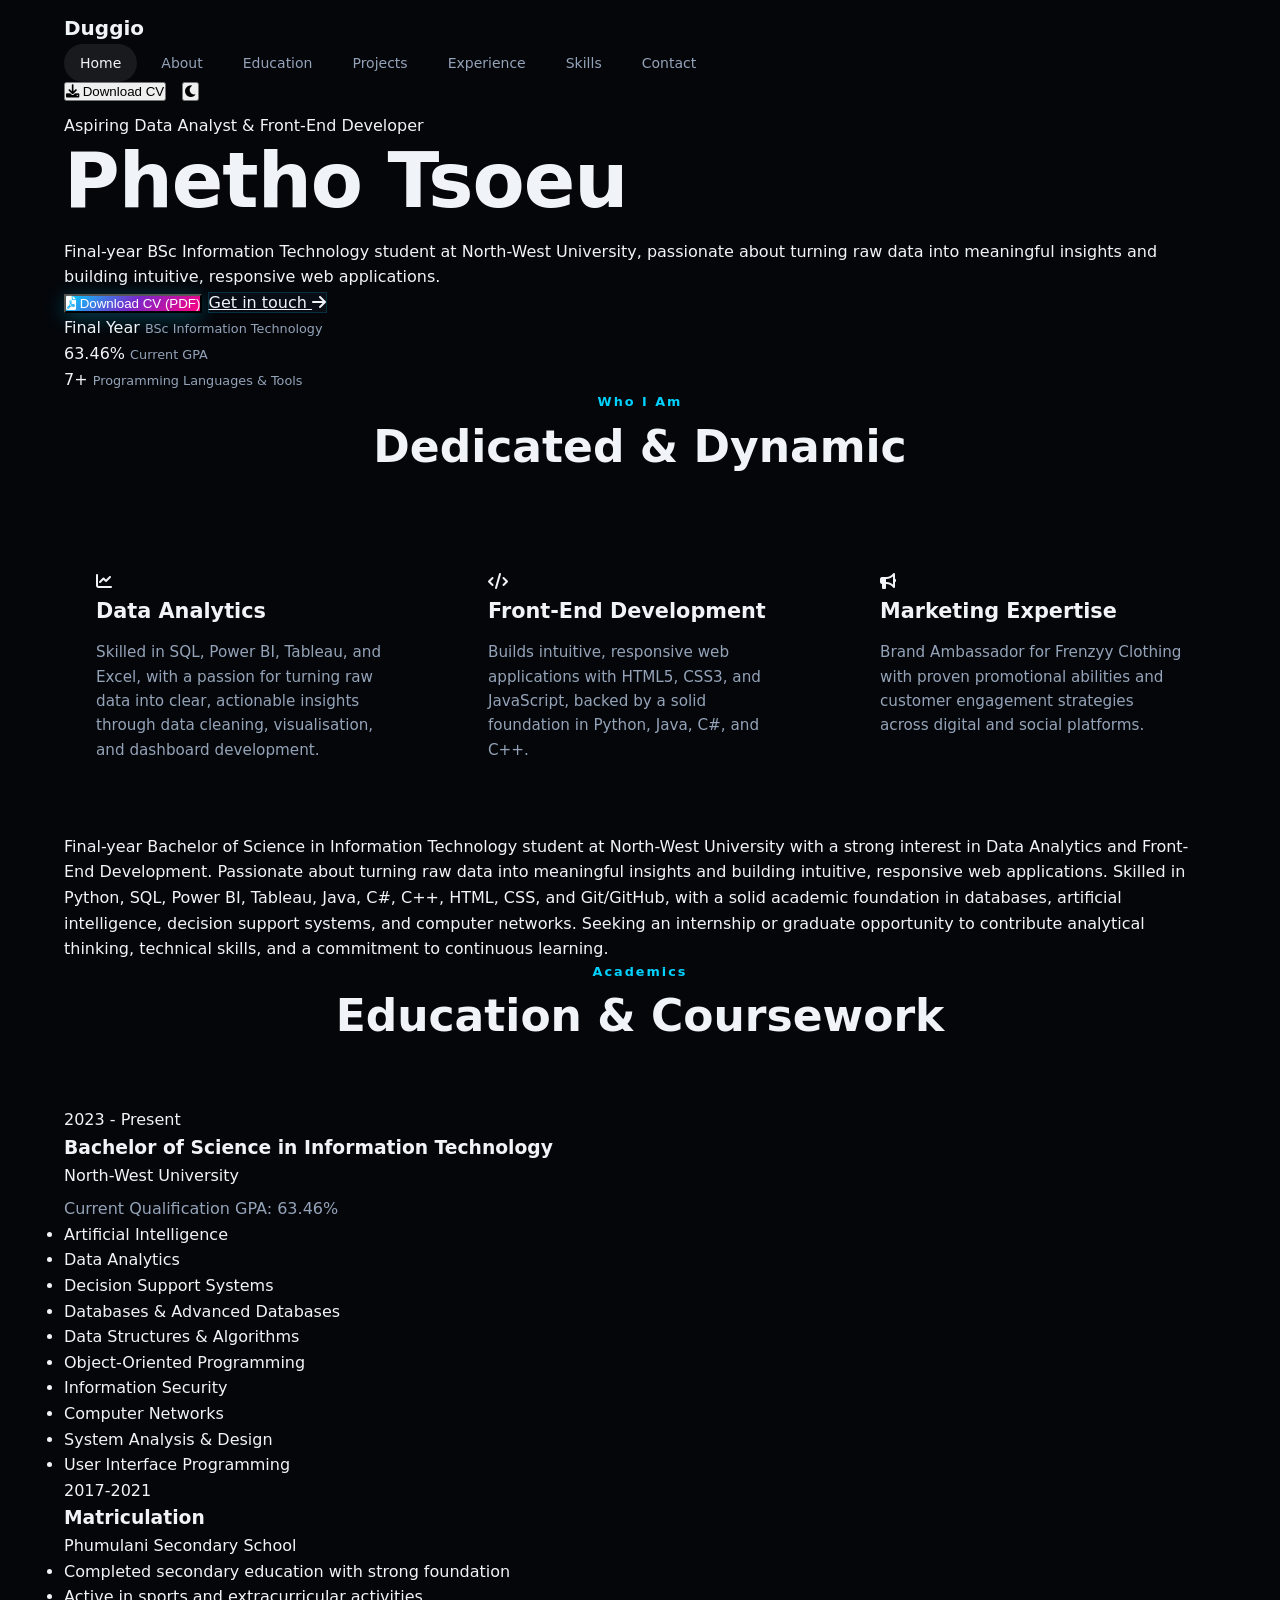
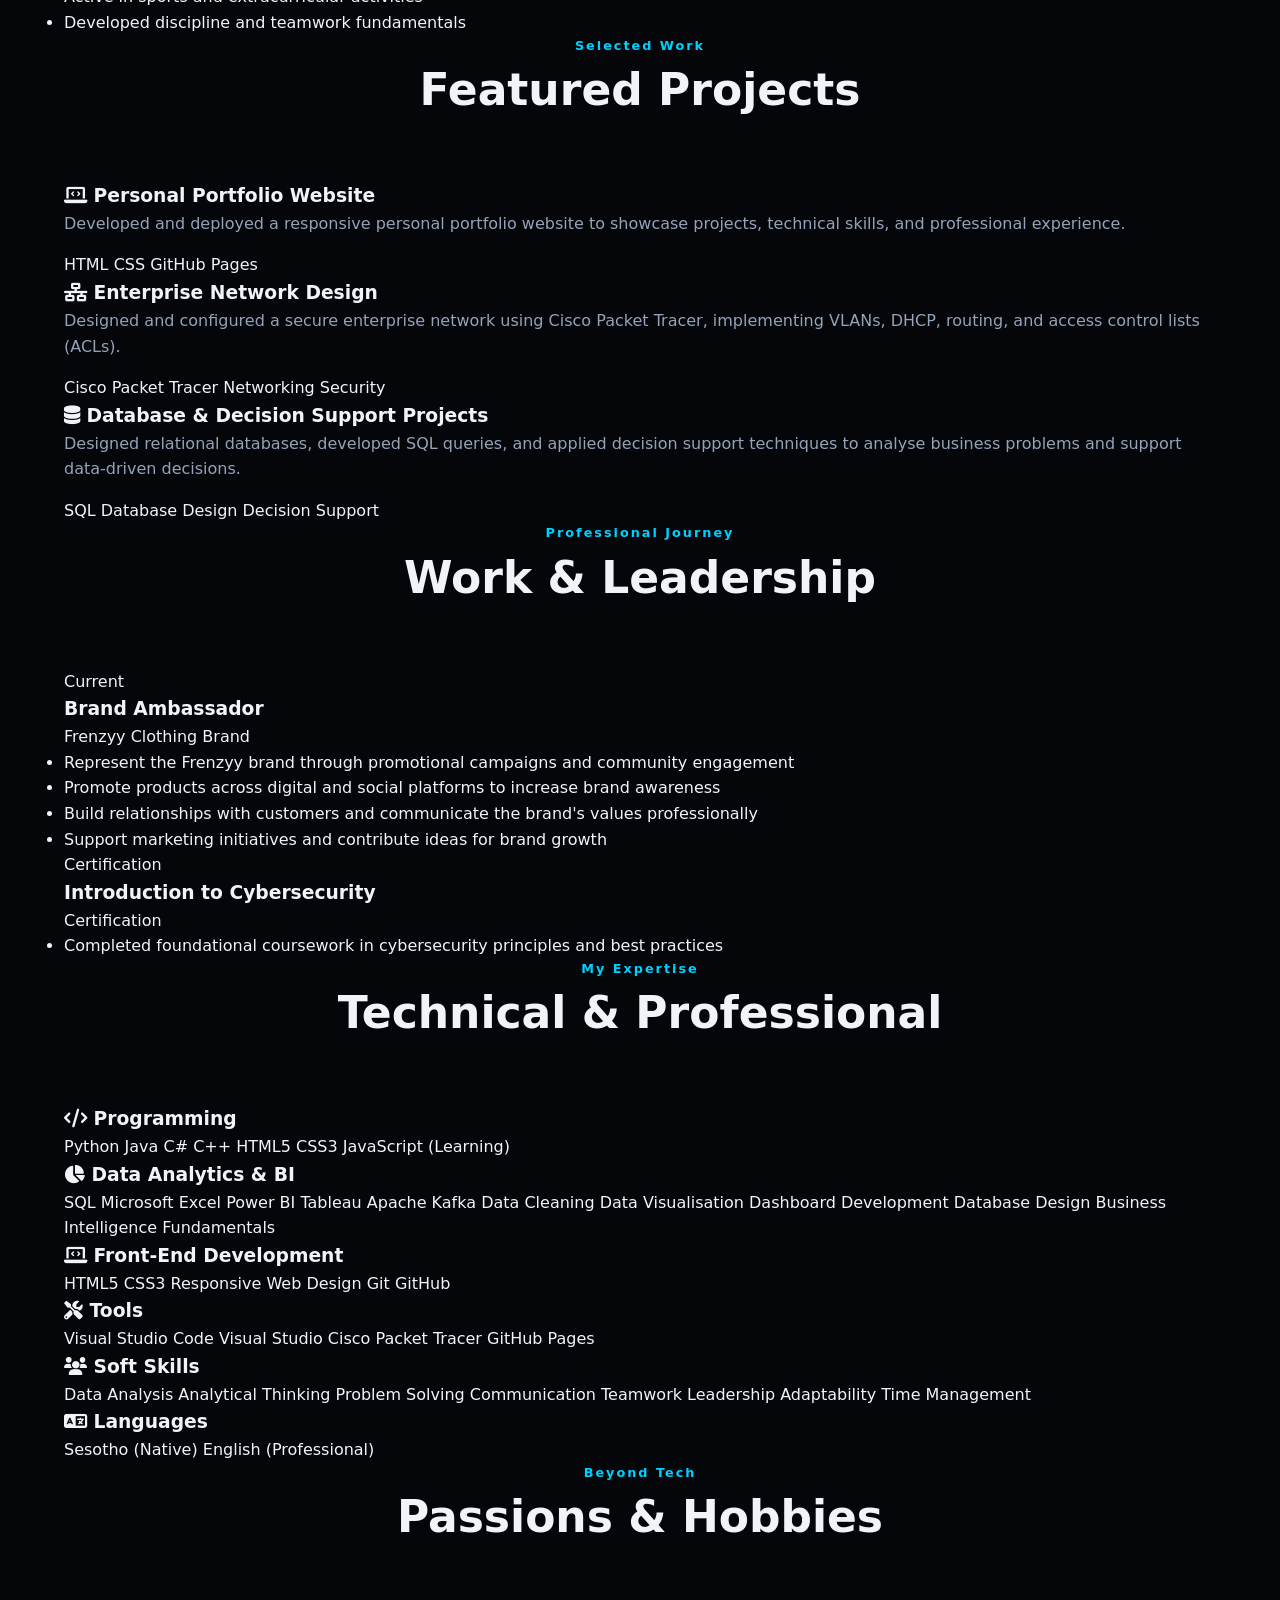
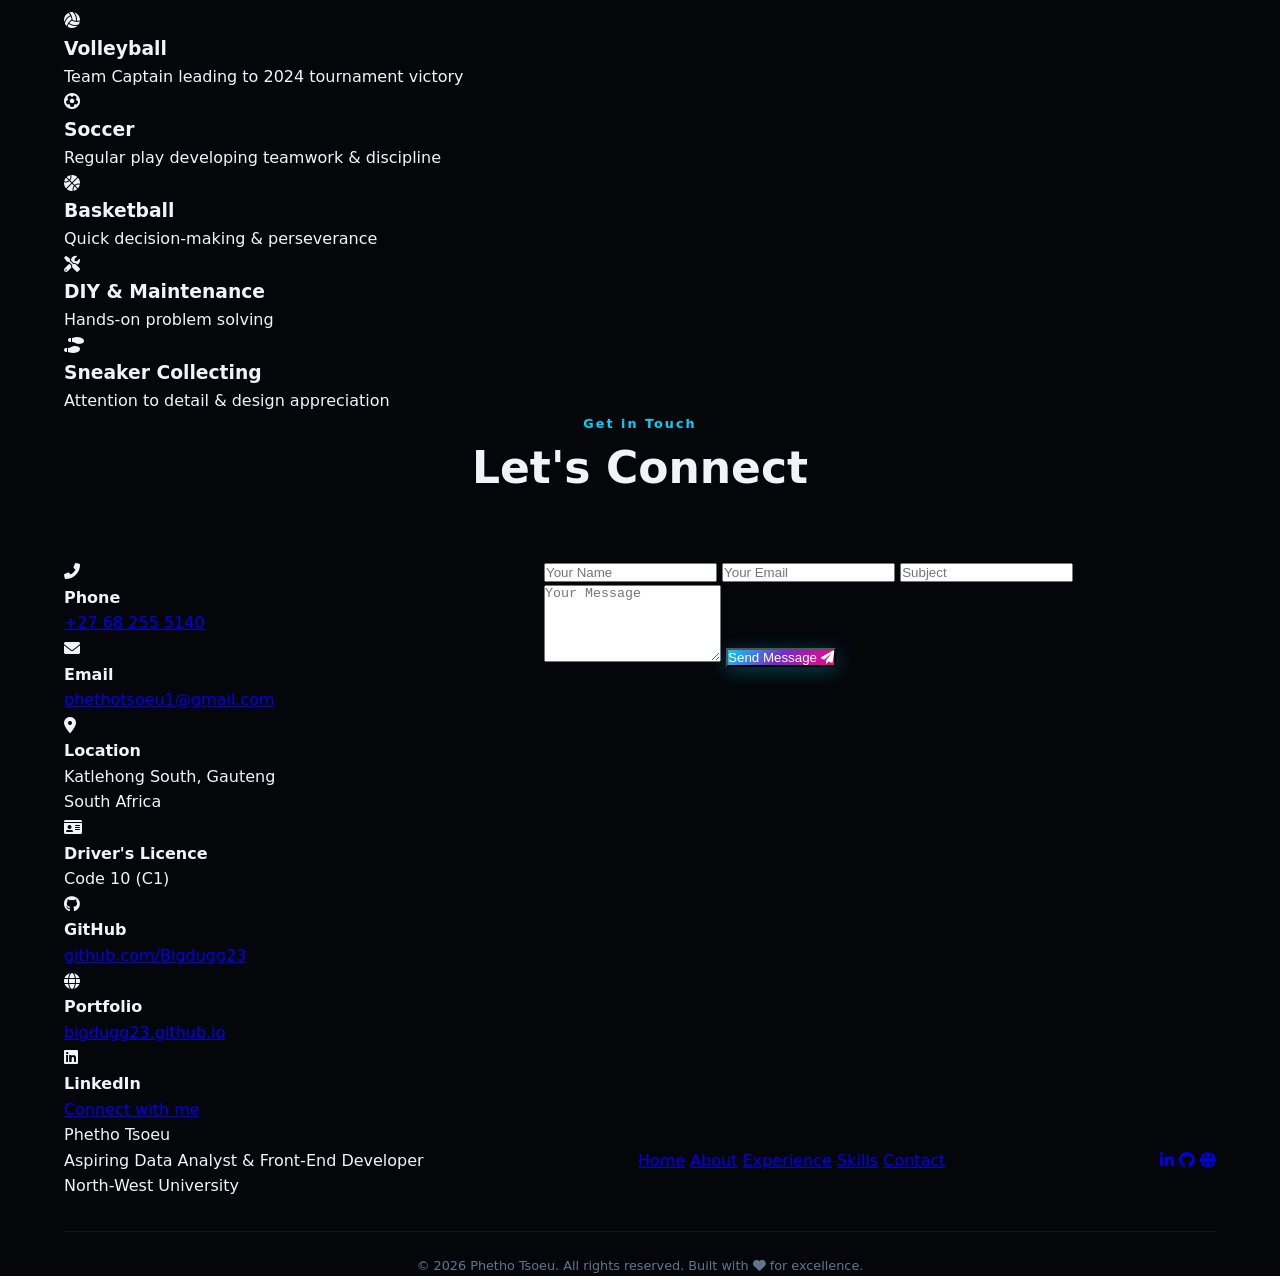
==== commit 3ca8178b: "Update index.html" ====
--- a/index.html
+++ b/index.html
@@ -1,560 +1,466 @@
 <!DOCTYPE html>
-<html lang="en" class="dark">
+<html lang="en">
 <head>
     <meta charset="UTF-8">
     <meta name="viewport" content="width=device-width, initial-scale=1.0, viewport-fit=cover">
-    
-    <!-- SEO Meta Tags -->
-    <title>Phetho Tsoeu · Elite Software Engineer & Creative Technologist</title>
-    <meta name="description" content="Portfolio of Phetho Tsoeu (Bigdugg23) - Final-Year BSc IT Student, Data Analyst, Front-End Engineer & Creative Technologist showcasing dynamic live GitHub projects.">
-    <meta name="keywords" content="Phetho Tsoeu, Bigdugg23, Software Engineer, Front-End Developer, Data Analyst, North-West University, Portfolio, HTML, CSS, JavaScript, SQL, Python">
-    <meta name="author" content="Phetho Tsoeu">
-
-    <!-- Open Graph / Facebook -->
-    <meta property="og:type" content="website">
-    <meta property="og:url" content="https://bigdugg23.github.io/">
-    <meta property="og:title" content="Phetho Tsoeu · Portfolio & GitHub Live Dashboard">
-    <meta property="og:description" content="Explore live GitHub repositories, dynamic analytics, interactive UI/UX, and engineering projects.">
-    <meta property="og:image" content="https://avatars.githubusercontent.com/u/Bigdugg23">
-
-    <!-- Twitter -->
-    <meta property="twitter:card" content="summary_large_image">
-    <meta property="twitter:url" content="https://bigdugg23.github.io/">
-    <meta property="twitter:title" content="Phetho Tsoeu · Portfolio & GitHub Live Dashboard">
-    <meta property="twitter:description" content="Explore live GitHub repositories, dynamic analytics, interactive UI/UX, and engineering projects.">
-    <meta property="twitter:image" content="https://avatars.githubusercontent.com/u/Bigdugg23">
-
-    <!-- Preload & Fonts -->
-    <link rel="preconnect" href="https://fonts.googleapis.com">
-    <link rel="preconnect" href="https://fonts.gstatic.com" crossorigin>
-    <link href="https://fonts.googleapis.com/css2?family=Plus+Jakarta+Sans:wght@300;400;500;600;700;800&family=Space+Grotesk:wght@400;500;600;700&display=swap" rel="stylesheet">
-    <link rel="stylesheet" href="https://cdnjs.cloudflare.com/ajax/libs/font-awesome/6.5.1/css/all.min.css">
-    
+    <title>Phetho Tsoeu · Elite IT Portfolio</title>
     <link rel="stylesheet" href="style.css">
+    <link href="https://fonts.googleapis.com/css2?family=Inter:opsz,wght@14..32,300;14..32,400;14..32,500;14..32,600;14..32,700;14..32,800&display=swap" rel="stylesheet">
+    <link rel="stylesheet" href="https://cdnjs.cloudflare.com/ajax/libs/font-awesome/6.0.0-beta3/css/all.min.css">
 </head>
-<body data-theme="nba">
-
-    <!-- Custom Glowing & Trailing Cursor -->
-    <div class="custom-cursor" id="cursor"></div>
-    <div class="custom-cursor-follower" id="cursorFollower"></div>
-
-    <!-- Scroll Progress Indicator -->
-    <div class="scroll-progress-container">
-        <div class="scroll-progress-bar" id="progressBar"></div>
-    </div>
-
-    <!-- AAA Game Loading Screen -->
-    <div id="loadingScreen" class="loading-screen">
-        <div class="loader-content">
-            <div class="loader-logo-wrap">
-                <span class="loader-badge">2K26 // PS5 UI</span>
-                <h1 class="loader-logo">BIGDUGG<span class="neon-dot">.</span></h1>
-            </div>
-            <div class="loader-bar-bg">
-                <div class="loader-bar-fill" id="loaderFill"></div>
-            </div>
-            <div class="loader-status">
-                <span id="loaderStatusText">INITIALIZING GRAPHICS ENGINE...</span>
-                <span id="loaderPercent">0%</span>
-            </div>
-        </div>
-    </div>
-
-    <!-- Toast Notification Container -->
-    <div id="toastContainer" class="toast-container"></div>
-
-    <!-- Audio Toggle Button (Optional Ambient Sound FX Mock) -->
-    <button class="music-toggle-btn magnetic" id="musicToggleBtn" title="Toggle Sound FX (Mute/Unmute)" aria-label="Toggle Audio Effects">
-        <i class="fas fa-volume-up"></i>
-    </button>
-
-    <!-- Interactive Ambient Canvas Background -->
-    <canvas id="ambientCanvas" class="ambient-canvas"></canvas>
-    <div class="background-blobs">
-        <div class="blob blob-1"></div>
-        <div class="blob blob-2"></div>
-        <div class="blob blob-3"></div>
-    </div>
-
-    <!-- Floating Navigation Bar -->
-    <header class="navbar-wrapper">
-        <nav class="navbar glassmorphism" aria-label="Main Navigation">
-            <a href="#home" class="logo magnetic">
-                <span class="logo-text">BIGDUGG</span>
-                <span class="logo-status-dot"></span>
-            </a>
-
-            <ul class="nav-links" id="navLinks">
-                <li><a href="#home" class="nav-link active magnetic"><i class="fas fa-house-user"></i> <span>Home</span></a></li>
-                <li><a href="#about" class="nav-link magnetic"><i class="fas fa-user-astronaut"></i> <span>About</span></a></li>
-                <li><a href="#github" class="nav-link magnetic"><i class="fab fa-github-alt"></i> <span>Dashboard</span></a></li>
-                <li><a href="#projects" class="nav-link magnetic"><i class="fas fa-gamepad"></i> <span>Projects</span></a></li>
-                <li><a href="#skills" class="nav-link magnetic"><i class="fas fa-microchip"></i> <span>Skills</span></a></li>
-                <li><a href="#timeline" class="nav-link magnetic"><i class="fas fa-stream"></i> <span>Timeline</span></a></li>
-                <li><a href="#contact" class="nav-link magnetic"><i class="fas fa-paper-plane"></i> <span>Contact</span></a></li>
+<body>
+    <!-- Premium Navigation -->
+    <nav class="navbar">
+        <div class="nav-container">
+            <div class="logo">
+                <span class="logo-text">Duggio</span>
+                <span class="logo-dot"></span>
+            </div>
+            <ul class="nav-links">
+                <li><a href="#home" class="nav-link active">Home</a></li>
+                <li><a href="#about" class="nav-link">About</a></li>
+                <li><a href="#education" class="nav-link">Education</a></li>
+                <li><a href="#projects" class="nav-link">Projects</a></li>
+                <li><a href="#experience" class="nav-link">Experience</a></li>
+                <li><a href="#skills" class="nav-link">Skills</a></li>
+                <li><a href="#contact" class="nav-link">Contact</a></li>
             </ul>
-
             <div class="nav-actions">
-                <div class="theme-selector glassmorphism">
-                    <button class="theme-btn active magnetic" data-theme="nba" title="NBA 2K26 Mode"><i class="fas fa-bolt"></i> <span class="theme-label">NBA</span></button>
-                    <button class="theme-btn magnetic" data-theme="dark" title="Dark Mode"><i class="fas fa-moon"></i> <span class="theme-label">Dark</span></button>
-                    <button class="theme-btn magnetic" data-theme="light" title="Light Mode"><i class="fas fa-sun"></i> <span class="theme-label">Light</span></button>
-                </div>
-
-                <button class="mobile-menu-btn magnetic" id="mobileMenuBtn" aria-label="Toggle Navigation Menu">
-                    <i class="fas fa-bars"></i>
+                <button class="download-cv-btn" id="downloadCVBtn">
+                    <i class="fas fa-download"></i>
+                    <span>Download CV</span>
                 </button>
-            </div>
-        </nav>
-    </header>
-
-    <main id="mainContent">
-
-        <!-- Full-Screen Hero Section -->
-        <section id="home" class="hero-section">
-            <div class="hero-overlay-grid"></div>
-            <div class="hero-container">
-                <div class="hero-badge reveal-fade">
-                    <span class="pulse-indicator"></span> ONLINE & AVAILABLE FOR OPPORTUNITIES
-                </div>
-
-                <h1 class="hero-title reveal-slide-up">
-                    <span class="greeting">HELLO, I'M</span>
-                    <span class="name-highlight" id="animatedName">PHETHO TSOEU</span>
-                </h1>
-
-                <div class="rotating-titles-wrap reveal-slide-up">
-                    <span class="title-prefix">I AM A</span>
-                    <span class="rotating-title" id="rotatingTitle">Software Engineer</span>
-                </div>
-
-                <p class="hero-description reveal-slide-up">
-                    Final-Year BSc IT Student at North-West University. Transforming raw data into high-performance intelligence, crafting AAA web experiences, and architecting responsive digital interfaces.
-                </p>
-
-                <div class="hero-actions reveal-slide-up">
-                    <button class="btn btn-primary magnetic" id="downloadCVBtn">
-                        <i class="fas fa-file-download"></i> <span>Download CV</span>
-                    </button>
-                    <a href="#projects" class="btn btn-secondary magnetic">
-                        <i class="fas fa-rocket"></i> <span>Explore Work</span>
-                    </a>
-                    <button class="btn btn-ghost magnetic" id="copyEmailBtn" title="Copy Email">
-                        <i class="far fa-copy"></i> <span>Copy Email</span>
-                    </button>
-                </div>
-
-                <!-- Quick Stats Strip -->
-                <div class="hero-stats-strip glassmorphism reveal-scale">
-                    <div class="hero-stat-item">
-                        <div class="stat-value" data-target="63.46" id="statGpa">0%</div>
-                        <div class="stat-label">Academic GPA</div>
-                    </div>
-                    <div class="hero-stat-item">
-                        <div class="stat-value" id="heroRepoCount">--</div>
-                        <div class="stat-label">Live Repositories</div>
-                    </div>
-                    <div class="hero-stat-item">
-                        <div class="stat-value" id="visitorCountVal">1,024</div>
-                        <div class="stat-label">System Visitors</div>
-                    </div>
-                    <div class="hero-stat-item">
-                        <div class="stat-value">100%</div>
-                        <div class="stat-label">Sync Rate</div>
-                    </div>
-                </div>
-            </div>
-
-            <div class="hero-scroll-indicator">
-                <a href="#about" aria-label="Scroll down">
-                    <div class="mouse">
-                        <div class="wheel"></div>
-                    </div>
-                    <span>SCROLL TO EXPLORE</span>
-                </a>
-            </div>
-        </section>
-
-        <!-- About Section -->
-        <section id="about" class="section-padding">
-            <div class="container">
-                <div class="section-header reveal-fade">
-                    <span class="section-tag">// CHARACTER PROFILE</span>
-                    <h2 class="section-title">Dedicated & <span class="gradient-text">Dynamic Developer</span></h2>
-                    <p class="section-subtitle">Bridging Data Science, Front-End Craftsmanship, and Brand Strategy.</p>
-                </div>
-
-                <div class="about-grid">
-                    <div class="about-card glassmorphism tilt-card reveal-slide-left">
-                        <div class="card-icon"><i class="fas fa-chart-line"></i></div>
-                        <h3>Data Analytics</h3>
-                        <p>Specialized in SQL, Power BI, Tableau, and Excel. Proficient in transforming massive datasets into interactive dashboards, statistical insights, and strategic business intelligence.</p>
-                    </div>
-
-                    <div class="about-card glassmorphism tilt-card reveal-slide-up">
-                        <div class="card-icon"><i class="fas fa-code"></i></div>
-                        <h3>Front-End Engineering</h3>
-                        <p>Crafting sleek, responsive interfaces with pure HTML5, modern CSS3, and high-performance Vanilla JavaScript. Deep understanding of UI/UX design systems and animations.</p>
-                    </div>
-
-                    <div class="about-card glassmorphism tilt-card reveal-slide-right">
-                        <div class="card-icon"><i class="fas fa-bullhorn"></i></div>
-                        <h3>Brand & Marketing Strategy</h3>
-                        <p>Official Brand Ambassador for Frenzyy Clothing. Experienced in driving digital engagement, social campaign management, product promotion, and audience growth.</p>
-                    </div>
-                </div>
-
-                <div class="about-bio-box glassmorphism reveal-scale">
-                    <div class="bio-header">
-                        <img id="aboutAvatar" src="https://avatars.githubusercontent.com/u/Bigdugg23" alt="Phetho Tsoeu Profile" class="bio-avatar">
-                        <div>
-                            <h3 id="aboutBioName">Phetho Tsoeu</h3>
-                            <p class="bio-tagline">BSc Information Technology Student · North-West University</p>
-                        </div>
-                    </div>
-                    <p class="bio-text" id="aboutBioText">
-                        Final-year Bachelor of Science in Information Technology student at North-West University with a strong passion for Data Analytics and Front-End Engineering. Adept at Python, SQL, Power BI, Tableau, Java, C#, C++, HTML, CSS, and Git/GitHub. Seeking opportunities to apply analytical thinking and modern software engineering skills to real-world challenges.
+                <button class="theme-toggle" id="darkModeToggle">
+                    <i class="fas fa-moon"></i>
+                    <i class="fas fa-sun" style="display: none;"></i>
+                </button>
+            </div>
+            <div class="mobile-menu-btn">
+                <i class="fas fa-bars"></i>
+            </div>
+        </div>
+    </nav>
+
+    <!-- Hero Section with Background Image -->
+    <section id="home" class="hero">
+        <div class="hero-bg-image"></div>
+        <div class="hero-overlay"></div>
+        <div class="container">
+            <div class="hero-grid">
+                <div class="hero-content">
+                    <div class="hero-tag">Aspiring Data Analyst &amp; Front-End Developer</div>
+                    <h1 class="hero-title">
+                        Phetho <span class="highlight">Tsoeu</span>
+                    </h1>
+                    <p class="hero-subtitle">
+                        Final-year BSc Information Technology student at North-West University, passionate about turning raw data into meaningful insights and building intuitive, responsive web applications.
                     </p>
-                    
-                    <div class="interests-tags-wrap">
-                        <span class="interest-tag"><i class="fas fa-volleyball-ball"></i> Volleyball Captain (2024 Winners)</span>
-                        <span class="interest-tag"><i class="fas fa-futbol"></i> Soccer</span>
-                        <span class="interest-tag"><i class="fas fa-basketball-ball"></i> Basketball</span>
-                        <span class="interest-tag"><i class="fas fa-shoe-prints"></i> Sneaker Collector</span>
-                        <span class="interest-tag"><i class="fas fa-wrench"></i> DIY & Tech Hardware</span>
-                    </div>
-                </div>
-            </div>
-        </section>
-
-        <!-- GitHub Live Dashboard Section -->
-        <section id="github" class="section-padding github-section">
-            <div class="container">
-                <div class="section-header reveal-fade">
-                    <span class="section-tag">// REAL-TIME DATA HUB</span>
-                    <h2 class="section-title">GitHub <span class="gradient-text">Live Dashboard</span></h2>
-                    <p class="section-subtitle">Auto-synchronized live metrics via GitHub REST API</p>
-                </div>
-
-                <div class="github-dashboard-grid">
-                    <!-- Profile Overview Card -->
-                    <div class="github-profile-card glassmorphism reveal-slide-left" id="githubProfileCard">
-                        <div class="profile-skeleton">Loading GitHub Profile...</div>
-                    </div>
-
-                    <!-- Statistics & Language Breakdown -->
-                    <div class="github-stats-container reveal-slide-right">
-                        <div class="github-metrics-grid">
-                            <div class="metric-box glassmorphism">
-                                <i class="fas fa-code-branch"></i>
-                                <span class="metric-val" id="ghMetricRepos">--</span>
-                                <span class="metric-lbl">Public Repos</span>
-                            </div>
-                            <div class="metric-box glassmorphism">
-                                <i class="fas fa-users"></i>
-                                <span class="metric-val" id="ghMetricFollowers">--</span>
-                                <span class="metric-lbl">Followers</span>
-                            </div>
-                            <div class="metric-box glassmorphism">
-                                <i class="fas fa-user-friends"></i>
-                                <span class="metric-val" id="ghMetricFollowing">--</span>
-                                <span class="metric-lbl">Following</span>
-                            </div>
-                            <div class="metric-box glassmorphism">
-                                <i class="fas fa-star"></i>
-                                <span class="metric-val" id="ghMetricStars">--</span>
-                                <span class="metric-lbl">Total Stars</span>
-                            </div>
-                        </div>
-
-                        <!-- Language Distribution Breakdown -->
-                        <div class="languages-box glassmorphism">
-                            <h3><i class="fas fa-chart-pie"></i> Primary Languages Distribution</h3>
-                            <div id="languagesDistribution" class="languages-bar-wrap">
-                                <div class="loading-spinner"></div>
-                            </div>
-                        </div>
-                    </div>
-                </div>
-            </div>
-        </section>
-
-        <!-- Projects Section (Live GitHub Repositories Sync) -->
-        <section id="projects" class="section-padding">
-            <div class="container">
-                <div class="section-header reveal-fade">
-                    <span class="section-tag">// PORTFOLIO SHOWCASE</span>
-                    <h2 class="section-title">Live <span class="gradient-text">Repositories & Projects</span></h2>
-                    <p class="section-subtitle">Automatically fetched & sorted from @Bigdugg23 GitHub account</p>
-                </div>
-
-                <!-- Controls: Filters, Search & Sorting -->
-                <div class="projects-controls-wrapper glassmorphism reveal-scale">
-                    <div class="search-box">
-                        <i class="fas fa-search"></i>
-                        <input type="text" id="repoSearchInput" placeholder="Search repositories by name, language, or topic..." aria-label="Search Repositories">
-                    </div>
-
-                    <div class="filter-sort-group">
-                        <div class="select-dropdown">
-                            <label for="languageFilterSelect"><i class="fas fa-filter"></i> Language:</label>
-                            <select id="languageFilterSelect">
-                                <option value="all">All Languages</option>
-                            </select>
-                        </div>
-
-                        <div class="select-dropdown">
-                            <label for="sortOrderSelect"><i class="fas fa-sort"></i> Sort By:</label>
-                            <select id="sortOrderSelect">
-                                <option value="updated">Recently Updated</option>
-                                <option value="stars">Most Stars</option>
-                                <option value="newest">Newest Created</option>
-                                <option value="oldest">Oldest Created</option>
-                                <option value="name">Alphabetical (A-Z)</option>
-                            </select>
-                        </div>
-                    </div>
-                </div>
-
-                <!-- Live Repos Grid -->
-                <div id="projectsGrid" class="projects-grid">
-                    <div class="projects-loading-state">
-                        <div class="loading-spinner"></div>
-                        <p>Synchronizing with GitHub REST API...</p>
-                    </div>
-                </div>
-            </div>
-        </section>
-
-        <!-- Skills Section with Animated Progress Bars -->
-        <section id="skills" class="section-padding">
-            <div class="container">
-                <div class="section-header reveal-fade">
-                    <span class="section-tag">// TECH STACK & COMPETENCIES</span>
-                    <h2 class="section-title">Technical <span class="gradient-text">Mastery</span></h2>
-                    <p class="section-subtitle">Real-time skill levels and domain experience</p>
-                </div>
-
-                <div class="skills-main-grid">
-                    <!-- Programming Languages -->
-                    <div class="skill-category-card glassmorphism reveal-slide-left">
-                        <h3><i class="fas fa-code"></i> Programming Languages</h3>
-                        <div class="skills-list">
-                            <div class="skill-item">
-                                <div class="skill-info"><span>Python (Data & Automation)</span><span class="skill-percent">90%</span></div>
-                                <div class="progress-track"><div class="progress-fill" data-progress="90%"></div></div>
-                            </div>
-                            <div class="skill-item">
-                                <div class="skill-info"><span>SQL / Oracle SQL</span><span class="skill-percent">88%</span></div>
-                                <div class="progress-track"><div class="progress-fill" data-progress="88%"></div></div>
-                            </div>
-                            <div class="skill-item">
-                                <div class="skill-info"><span>HTML5 / CSS3</span><span class="skill-percent">92%</span></div>
-                                <div class="progress-track"><div class="progress-fill" data-progress="92%"></div></div>
-                            </div>
-                            <div class="skill-item">
-                                <div class="skill-info"><span>JavaScript (Vanilla ES6+)</span><span class="skill-percent">85%</span></div>
-                                <div class="progress-track"><div class="progress-fill" data-progress="85%"></div></div>
-                            </div>
-                            <div class="skill-item">
-                                <div class="skill-info"><span>Java / C# / C++</span><span class="skill-percent">80%</span></div>
-                                <div class="progress-track"><div class="progress-fill" data-progress="80%"></div></div>
-                            </div>
-                        </div>
-                    </div>
-
-                    <!-- Data Analytics & Tools -->
-                    <div class="skill-category-card glassmorphism reveal-slide-right">
-                        <h3><i class="fas fa-chart-pie"></i> Analytics & Business Intelligence</h3>
-                        <div class="skills-list">
-                            <div class="skill-item">
-                                <div class="skill-info"><span>Power BI & Dashboarding</span><span class="skill-percent">88%</span></div>
-                                <div class="progress-track"><div class="progress-fill" data-progress="88%"></div></div>
-                            </div>
-                            <div class="skill-item">
-                                <div class="skill-info"><span>Tableau Visualizations</span><span class="skill-percent">82%</span></div>
-                                <div class="progress-track"><div class="progress-fill" data-progress="82%"></div></div>
-                            </div>
-                            <div class="skill-item">
-                                <div class="skill-info"><span>Advanced Microsoft Excel</span><span class="skill-percent">90%</span></div>
-                                <div class="progress-track"><div class="progress-fill" data-progress="90%"></div></div>
-                            </div>
-                            <div class="skill-item">
-                                <div class="skill-info"><span>Cisco Networking & Packet Tracer</span><span class="skill-percent">85%</span></div>
-                                <div class="progress-track"><div class="progress-fill" data-progress="85%"></div></div>
-                            </div>
-                            <div class="skill-item">
-                                <div class="skill-info"><span>Git / GitHub Workflows</span><span class="skill-percent">90%</span></div>
-                                <div class="progress-track"><div class="progress-fill" data-progress="90%"></div></div>
-                            </div>
-                        </div>
-                    </div>
-                </div>
-            </div>
-        </section>
-
-        <!-- Vertical Timeline (Education & Career) -->
-        <section id="timeline" class="section-padding">
-            <div class="container">
-                <div class="section-header reveal-fade">
-                    <span class="section-tag">// CHRONOLOGY</span>
-                    <h2 class="section-title">Education & <span class="gradient-text">Experience</span></h2>
-                    <p class="section-subtitle">Milestones shaping my engineering path</p>
-                </div>
-
-                <div class="vertical-timeline-container">
-                    <div class="timeline-progress-line" id="timelineProgressLine"></div>
-
-                    <!-- Timeline Item 1 -->
-                    <div class="timeline-node reveal-slide-left">
-                        <div class="timeline-icon"><i class="fas fa-graduation-cap"></i></div>
-                        <div class="timeline-content-card glassmorphism tilt-card">
-                            <span class="timeline-period">2023 - PRESENT</span>
-                            <h3>BSc in Information Technology</h3>
-                            <h4 class="company-name">North-West University</h4>
-                            <p>Current Qualification GPA: 63.46%. Focused on Artificial Intelligence, Advanced Databases, Decision Support Systems, Data Structures, Networks, and Systems Analysis.</p>
-                        </div>
-                    </div>
-
-                    <!-- Timeline Item 2 -->
-                    <div class="timeline-node reveal-slide-right">
-                        <div class="timeline-icon"><i class="fas fa-tshirt"></i></div>
-                        <div class="timeline-content-card glassmorphism tilt-card">
-                            <span class="timeline-period">PRESENT</span>
+                    <div class="hero-buttons">
+                        <button class="btn-primary" id="heroDownloadBtn">
+                            <i class="fas fa-file-pdf"></i>
+                            Download CV (PDF)
+                        </button>
+                        <a href="#contact" class="btn-secondary">Get in touch <i class="fas fa-arrow-right"></i></a>
+                    </div>
+                    <div class="hero-stats">
+                        <div class="stat">
+                            <span class="stat-number">Final Year</span>
+                            <span class="stat-label">BSc Information Technology</span>
+                        </div>
+                        <div class="stat">
+                            <span class="stat-number">63.46%</span>
+                            <span class="stat-label">Current GPA</span>
+                        </div>
+                        <div class="stat">
+                            <span class="stat-number">7+</span>
+                            <span class="stat-label">Programming Languages & Tools</span>
+                        </div>
+                    </div>
+                </div>
+            </div>
+        </div>
+    </section>
+
+    <!-- About Section -->
+    <section id="about" class="about">
+        <div class="container">
+            <div class="section-header">
+                <span class="section-tag">Who I Am</span>
+                <h2 class="section-title">Dedicated & <span class="highlight">Dynamic</span></h2>
+                <div class="section-divider"></div>
+            </div>
+            <div class="about-grid">
+                <div class="about-card">
+                    <i class="fas fa-chart-line"></i>
+                    <h3>Data Analytics</h3>
+                    <p>Skilled in SQL, Power BI, Tableau, and Excel, with a passion for turning raw data into clear, actionable insights through data cleaning, visualisation, and dashboard development.</p>
+                </div>
+                <div class="about-card">
+                    <i class="fas fa-code"></i>
+                    <h3>Front-End Development</h3>
+                    <p>Builds intuitive, responsive web applications with HTML5, CSS3, and JavaScript, backed by a solid foundation in Python, Java, C#, and C++.</p>
+                </div>
+                <div class="about-card">
+                    <i class="fas fa-bullhorn"></i>
+                    <h3>Marketing Expertise</h3>
+                    <p>Brand Ambassador for Frenzyy Clothing with proven promotional abilities and customer engagement strategies across digital and social platforms.</p>
+                </div>
+            </div>
+            <div class="about-bio">
+                <p>Final-year Bachelor of Science in Information Technology student at North-West University with a strong interest in Data Analytics and Front-End Development. Passionate about turning raw data into meaningful insights and building intuitive, responsive web applications. Skilled in Python, SQL, Power BI, Tableau, Java, C#, C++, HTML, CSS, and Git/GitHub, with a solid academic foundation in databases, artificial intelligence, decision support systems, and computer networks. Seeking an internship or graduate opportunity to contribute analytical thinking, technical skills, and a commitment to continuous learning.</p>
+            </div>
+        </div>
+    </section>
+
+    <!-- Education Section -->
+    <section id="education" class="experience">
+        <div class="container">
+            <div class="section-header">
+                <span class="section-tag">Academics</span>
+                <h2 class="section-title">Education & <span class="highlight">Coursework</span></h2>
+                <div class="section-divider"></div>
+            </div>
+            <div class="timeline">
+                <div class="timeline-item">
+                    <div class="timeline-dot"></div>
+                    <div class="timeline-date">2023 - Present</div>
+                    <div class="timeline-content">
+                        <div class="timeline-header">
+                            <h3>Bachelor of Science in Information Technology</h3>
+                            <span class="company">North-West University</span>
+                        </div>
+                        <p style="color: var(--text-secondary); margin-top: 0.5rem;">Current Qualification GPA: 63.46%</p>
+                        <ul>
+                            <li>Artificial Intelligence</li>
+                            <li>Data Analytics</li>
+                            <li>Decision Support Systems</li>
+                            <li>Databases & Advanced Databases</li>
+                            <li>Data Structures & Algorithms</li>
+                            <li>Object-Oriented Programming</li>
+                            <li>Information Security</li>
+                            <li>Computer Networks</li>
+                            <li>System Analysis & Design</li>
+                            <li>User Interface Programming</li>
+                        </ul>
+                    </div>
+                </div>
+                <div class="timeline-item">
+                    <div class="timeline-dot"></div>
+                    <div class="timeline-date">2017-2021</div>
+                    <div class="timeline-content">
+                        <div class="timeline-header">
+                            <h3>Matriculation</h3>
+                            <span class="company">Phumulani Secondary School</span>
+                        </div>
+                        <ul>
+                            <li>Completed secondary education with strong foundation</li>
+                            <li>Active in sports and extracurricular activities</li>
+                            <li>Developed discipline and teamwork fundamentals</li>
+                        </ul>
+                    </div>
+                </div>
+            </div>
+        </div>
+    </section>
+
+    <!-- Projects Section -->
+    <section id="projects" class="skills">
+        <div class="container">
+            <div class="section-header">
+                <span class="section-tag">Selected Work</span>
+                <h2 class="section-title">Featured <span class="highlight">Projects</span></h2>
+                <div class="section-divider"></div>
+            </div>
+            <div class="skills-grid">
+                <div class="skills-category">
+                    <h3><i class="fas fa-laptop-code"></i> Personal Portfolio Website</h3>
+                    <p style="color: var(--text-secondary); margin-bottom: 1rem;">Developed and deployed a responsive personal portfolio website to showcase projects, technical skills, and professional experience.</p>
+                    <div class="skills-list">
+                        <span class="skill-badge">HTML</span>
+                        <span class="skill-badge">CSS</span>
+                        <span class="skill-badge">GitHub Pages</span>
+                    </div>
+                </div>
+                <div class="skills-category">
+                    <h3><i class="fas fa-network-wired"></i> Enterprise Network Design</h3>
+                    <p style="color: var(--text-secondary); margin-bottom: 1rem;">Designed and configured a secure enterprise network using Cisco Packet Tracer, implementing VLANs, DHCP, routing, and access control lists (ACLs).</p>
+                    <div class="skills-list">
+                        <span class="skill-badge">Cisco Packet Tracer</span>
+                        <span class="skill-badge">Networking</span>
+                        <span class="skill-badge">Security</span>
+                    </div>
+                </div>
+                <div class="skills-category">
+                    <h3><i class="fas fa-database"></i> Database & Decision Support Projects</h3>
+                    <p style="color: var(--text-secondary); margin-bottom: 1rem;">Designed relational databases, developed SQL queries, and applied decision support techniques to analyse business problems and support data-driven decisions.</p>
+                    <div class="skills-list">
+                        <span class="skill-badge">SQL</span>
+                        <span class="skill-badge">Database Design</span>
+                        <span class="skill-badge">Decision Support</span>
+                    </div>
+                </div>
+            </div>
+        </div>
+    </section>
+
+    <!-- Experience Section -->
+    <section id="experience" class="experience">
+        <div class="container">
+            <div class="section-header">
+                <span class="section-tag">Professional Journey</span>
+                <h2 class="section-title">Work & <span class="highlight">Leadership</span></h2>
+                <div class="section-divider"></div>
+            </div>
+            <div class="timeline">
+                <div class="timeline-item">
+                    <div class="timeline-dot"></div>
+                    <div class="timeline-date">Current</div>
+                    <div class="timeline-content">
+                        <div class="timeline-header">
                             <h3>Brand Ambassador</h3>
-                            <h4 class="company-name">Frenzyy Clothing Brand</h4>
-                            <p>Leading promotional marketing initiatives, community engagement, brand messaging, customer interaction, and digital strategy expansion.</p>
-                        </div>
-                    </div>
-
-                    <!-- Timeline Item 3 -->
-                    <div class="timeline-node reveal-slide-left">
-                        <div class="timeline-icon"><i class="fas fa-shield-alt"></i></div>
-                        <div class="timeline-content-card glassmorphism tilt-card">
-                            <span class="timeline-period">CERTIFICATION</span>
+                            <span class="company">Frenzyy Clothing Brand</span>
+                        </div>
+                        <ul>
+                            <li>Represent the Frenzyy brand through promotional campaigns and community engagement</li>
+                            <li>Promote products across digital and social platforms to increase brand awareness</li>
+                            <li>Build relationships with customers and communicate the brand's values professionally</li>
+                            <li>Support marketing initiatives and contribute ideas for brand growth</li>
+                        </ul>
+                    </div>
+                </div>
+                <div class="timeline-item">
+                    <div class="timeline-dot"></div>
+                    <div class="timeline-date">Certification</div>
+                    <div class="timeline-content">
+                        <div class="timeline-header">
                             <h3>Introduction to Cybersecurity</h3>
-                            <h4 class="company-name">Cisco Networking Academy</h4>
-                            <p>Mastered foundational threat intelligence, network defense strategies, encryption standards, and digital security architecture.</p>
-                        </div>
-                    </div>
-
-                    <!-- Timeline Item 4 -->
-                    <div class="timeline-node reveal-slide-right">
-                        <div class="timeline-icon"><i class="fas fa-school"></i></div>
-                        <div class="timeline-content-card glassmorphism tilt-card">
-                            <span class="timeline-period">2017 - 2021</span>
-                            <h3>Matriculation Secondary Education</h3>
-                            <h4 class="company-name">Phumulani Secondary School</h4>
-                            <p>Graduated with strong foundations in mathematics and science. Active in leadership and sports teams.</p>
-                        </div>
-                    </div>
-                </div>
-            </div>
-        </section>
-
-        <!-- Interactive Glass Contact Section -->
-        <section id="contact" class="section-padding">
-            <div class="container">
-                <div class="section-header reveal-fade">
-                    <span class="section-tag">// TRANSMISSION HUB</span>
-                    <h2 class="section-title">Get In <span class="gradient-text">Touch</span></h2>
-                    <p class="section-subtitle">Let's discuss projects, opportunities, or technical collaborations</p>
-                </div>
-
-                <div class="contact-grid">
-                    <!-- Contact Cards -->
-                    <div class="contact-info-list reveal-slide-left">
-                        <div class="contact-card glassmorphism tilt-card">
-                            <i class="fas fa-envelope-open-text"></i>
-                            <div>
-                                <h4>Email Address</h4>
-                                <a href="mailto:phethotsoeu1@gmail.com">phethotsoeu1@gmail.com</a>
-                            </div>
-                        </div>
-
-                        <div class="contact-card glassmorphism tilt-card">
-                            <i class="fas fa-phone-volume"></i>
-                            <div>
-                                <h4>Phone Contact</h4>
-                                <a href="tel:+27682555140">+27 68 255 5140</a>
-                            </div>
-                        </div>
-
-                        <div class="contact-card glassmorphism tilt-card">
-                            <i class="fas fa-map-marker-alt"></i>
-                            <div>
-                                <h4>Location</h4>
-                                <p>Katlehong South, Gauteng, South Africa</p>
-                            </div>
-                        </div>
-
-                        <div class="contact-card glassmorphism tilt-card">
-                            <i class="fab fa-linkedin"></i>
-                            <div>
-                                <h4>LinkedIn Profile</h4>
-                                <a href="https://www.linkedin.com/in/phetho-tsoeu-536b01363/" target="_blank" rel="noopener">Connect on LinkedIn</a>
-                            </div>
-                        </div>
-                    </div>
-
-                    <!-- Interactive Form Card -->
-                    <div class="contact-form-card glassmorphism reveal-slide-right">
-                        <form id="contactForm">
-                            <div class="form-group">
-                                <input type="text" id="contactName" required placeholder=" ">
-                                <label for="contactName">Your Name</label>
-                            </div>
-
-                            <div class="form-group">
-                                <input type="email" id="contactEmail" required placeholder=" ">
-                                <label for="contactEmail">Your Email</label>
-                            </div>
-
-                            <div class="form-group">
-                                <input type="text" id="contactSubject" required placeholder=" ">
-                                <label for="contactSubject">Subject</label>
-                            </div>
-
-                            <div class="form-group">
-                                <textarea id="contactMessage" rows="5" required placeholder=" "></textarea>
-                                <label for="contactMessage">Your Message</label>
-                            </div>
-
-                            <button type="submit" class="btn btn-primary btn-block magnetic">
-                                <span>Send Message</span> <i class="fas fa-paper-plane"></i>
-                            </button>
-                        </form>
-                    </div>
-                </div>
-            </div>
-        </section>
-
-    </main>
+                            <span class="company">Certification</span>
+                        </div>
+                        <ul>
+                            <li>Completed foundational coursework in cybersecurity principles and best practices</li>
+                        </ul>
+                    </div>
+                </div>
+            </div>
+        </div>
+    </section>
+
+    <!-- Skills Section -->
+    <section id="skills" class="skills">
+        <div class="container">
+            <div class="section-header">
+                <span class="section-tag">My Expertise</span>
+                <h2 class="section-title">Technical & <span class="highlight">Professional</span></h2>
+                <div class="section-divider"></div>
+            </div>
+            <div class="skills-grid">
+                <div class="skills-category">
+                    <h3><i class="fas fa-code"></i> Programming</h3>
+                    <div class="skills-list">
+                        <span class="skill-badge">Python</span>
+                        <span class="skill-badge">Java</span>
+                        <span class="skill-badge">C#</span>
+                        <span class="skill-badge">C++</span>
+                        <span class="skill-badge">HTML5</span>
+                        <span class="skill-badge">CSS3</span>
+                        <span class="skill-badge">JavaScript (Learning)</span>
+                    </div>
+                </div>
+                <div class="skills-category">
+                    <h3><i class="fas fa-chart-pie"></i> Data Analytics & BI</h3>
+                    <div class="skills-list">
+                        <span class="skill-badge">SQL</span>
+                        <span class="skill-badge">Microsoft Excel</span>
+                        <span class="skill-badge">Power BI</span>
+                        <span class="skill-badge">Tableau</span>
+                        <span class="skill-badge">Apache Kafka</span>
+                        <span class="skill-badge">Data Cleaning</span>
+                        <span class="skill-badge">Data Visualisation</span>
+                        <span class="skill-badge">Dashboard Development</span>
+                        <span class="skill-badge">Database Design</span>
+                        <span class="skill-badge">Business Intelligence Fundamentals</span>
+                    </div>
+                </div>
+                <div class="skills-category">
+                    <h3><i class="fas fa-laptop-code"></i> Front-End Development</h3>
+                    <div class="skills-list">
+                        <span class="skill-badge">HTML5</span>
+                        <span class="skill-badge">CSS3</span>
+                        <span class="skill-badge">Responsive Web Design</span>
+                        <span class="skill-badge">Git</span>
+                        <span class="skill-badge">GitHub</span>
+                    </div>
+                </div>
+                <div class="skills-category">
+                    <h3><i class="fas fa-tools"></i> Tools</h3>
+                    <div class="skills-list">
+                        <span class="skill-badge">Visual Studio Code</span>
+                        <span class="skill-badge">Visual Studio</span>
+                        <span class="skill-badge">Cisco Packet Tracer</span>
+                        <span class="skill-badge">GitHub Pages</span>
+                    </div>
+                </div>
+                <div class="skills-category">
+                    <h3><i class="fas fa-users"></i> Soft Skills</h3>
+                    <div class="skills-list">
+                        <span class="skill-badge">Data Analysis</span>
+                        <span class="skill-badge">Analytical Thinking</span>
+                        <span class="skill-badge">Problem Solving</span>
+                        <span class="skill-badge">Communication</span>
+                        <span class="skill-badge">Teamwork</span>
+                        <span class="skill-badge">Leadership</span>
+                        <span class="skill-badge">Adaptability</span>
+                        <span class="skill-badge">Time Management</span>
+                    </div>
+                </div>
+                <div class="skills-category">
+                    <h3><i class="fas fa-language"></i> Languages</h3>
+                    <div class="skills-list">
+                        <span class="skill-badge">Sesotho (Native)</span>
+                        <span class="skill-badge">English (Professional)</span>
+                    </div>
+                </div>
+            </div>
+        </div>
+    </section>
+
+    <!-- Interests Section -->
+    <section class="interests">
+        <div class="container">
+            <div class="section-header">
+                <span class="section-tag">Beyond Tech</span>
+                <h2 class="section-title">Passions & <span class="highlight">Hobbies</span></h2>
+                <div class="section-divider"></div>
+            </div>
+            <div class="interests-grid">
+                <div class="interest-item">
+                    <i class="fas fa-volleyball-ball"></i>
+                    <h3>Volleyball</h3>
+                    <p>Team Captain leading to 2024 tournament victory</p>
+                </div>
+                <div class="interest-item">
+                    <i class="fas fa-futbol"></i>
+                    <h3>Soccer</h3>
+                    <p>Regular play developing teamwork & discipline</p>
+                </div>
+                <div class="interest-item">
+                    <i class="fas fa-basketball-ball"></i>
+                    <h3>Basketball</h3>
+                    <p>Quick decision-making & perseverance</p>
+                </div>
+                <div class="interest-item">
+                    <i class="fas fa-screwdriver-wrench"></i>
+                    <h3>DIY & Maintenance</h3>
+                    <p>Hands-on problem solving</p>
+                </div>
+                <div class="interest-item">
+                    <i class="fas fa-shoe-prints"></i>
+                    <h3>Sneaker Collecting</h3>
+                    <p>Attention to detail & design appreciation</p>
+                </div>
+            </div>
+        </div>
+    </section>
+
+    <!-- Contact Section -->
+    <section id="contact" class="contact">
+        <div class="container">
+            <div class="section-header">
+                <span class="section-tag">Get in Touch</span>
+                <h2 class="section-title">Let's <span class="highlight">Connect</span></h2>
+                <div class="section-divider"></div>
+            </div>
+            <div class="contact-grid">
+                <div class="contact-info-card">
+                    <div class="contact-item">
+                        <i class="fas fa-phone-alt"></i>
+                        <div>
+                            <h4>Phone</h4>
+                            <a href="tel:+27682555140">+27 68 255 5140</a>
+                        </div>
+                    </div>
+                    <div class="contact-item">
+                        <i class="fas fa-envelope"></i>
+                        <div>
+                            <h4>Email</h4>
+                            <a href="mailto:phethotsoeu1@gmail.com">phethotsoeu1@gmail.com</a>
+                        </div>
+                    </div>
+                    <div class="contact-item">
+                        <i class="fas fa-map-marker-alt"></i>
+                        <div>
+                            <h4>Location</h4>
+                            <p>Katlehong South, Gauteng<br>South Africa</p>
+                        </div>
+                    </div>
+                    <div class="contact-item">
+                        <i class="fas fa-id-card"></i>
+                        <div>
+                            <h4>Driver's Licence</h4>
+                            <p>Code 10 (C1)</p>
+                        </div>
+                    </div>
+                    <div class="contact-item">
+                        <i class="fab fa-github"></i>
+                        <div>
+                            <h4>GitHub</h4>
+                            <a href="https://github.com/Bigdugg23" target="_blank">github.com/Bigdugg23</a>
+                        </div>
+                    </div>
+                    <div class="contact-item">
+                        <i class="fas fa-globe"></i>
+                        <div>
+                            <h4>Portfolio</h4>
+                            <a href="https://bigdugg23.github.io" target="_blank">bigdugg23.github.io</a>
+                        </div>
+                    </div>
+                    <div class="contact-item">
+                        <i class="fab fa-linkedin"></i>
+                        <div>
+                            <h4>LinkedIn</h4>
+                            <a href="https://www.linkedin.com/in/phetho-tsoeu-536b01363/" target="_blank">Connect with me</a>
+                        </div>
+                    </div>
+                </div>
+                <div class="contact-form">
+                    <form id="contactForm">
+                        <input type="text" placeholder="Your Name" required>
+                        <input type="email" placeholder="Your Email" required>
+                        <input type="text" placeholder="Subject">
+                        <textarea rows="5" placeholder="Your Message" required></textarea>
+                        <button type="submit" class="btn-primary">Send Message <i class="fas fa-paper-plane"></i></button>
+                    </form>
+                </div>
+            </div>
+        </div>
+    </section>
 
     <!-- Footer -->
-    <footer class="footer-wrapper">
-        <div class="container footer-content">
-            <div class="footer-brand">
-                <a href="#home" class="logo">BIGDUGG<span class="neon-dot">.</span></a>
-                <p>Designed & Engineered with Vanilla JS, HTML5, & CSS3. Auto-Synced with GitHub API.</p>
-            </div>
-
-            <div class="footer-socials">
-                <a href="https://github.com/Bigdugg23" target="_blank" rel="noopener" class="social-link magnetic" title="GitHub"><i class="fab fa-github"></i></a>
-                <a href="https://www.linkedin.com/in/phetho-tsoeu-536b01363/" target="_blank" rel="noopener" class="social-link magnetic" title="LinkedIn"><i class="fab fa-linkedin-in"></i></a>
-                <a href="mailto:phethotsoeu1@gmail.com" class="social-link magnetic" title="Email"><i class="fas fa-envelope"></i></a>
-            </div>
-        </div>
-
-        <div class="footer-bottom">
-            <p>&copy; 2026 Phetho Tsoeu (Bigdugg23). All Rights Reserved.</p>
+    <footer class="footer">
+        <div class="container">
+            <div class="footer-content">
+                <div class="footer-logo">
+                    <span class="logo-text">Phetho Tsoeu</span>
+                    <p>Aspiring Data Analyst & Front-End Developer<br>North-West University</p>
+                </div>
+                <div class="footer-links">
+                    <a href="#home">Home</a>
+                    <a href="#about">About</a>
+                    <a href="#experience">Experience</a>
+                    <a href="#skills">Skills</a>
+                    <a href="#contact">Contact</a>
+                </div>
+                <div class="footer-social">
+                    <a href="https://www.linkedin.com/in/phetho-tsoeu-536b01363/" target="_blank"><i class="fab fa-linkedin-in"></i></a>
+                    <a href="https://github.com/Bigdugg23" target="_blank"><i class="fab fa-github"></i></a>
+                    <a href="https://bigdugg23.github.io" target="_blank"><i class="fas fa-globe"></i></a>
+                </div>
+            </div>
+            <div class="footer-bottom">
+                <p>&copy; 2026 Phetho Tsoeu. All rights reserved. Built with <i class="fas fa-heart"></i> for excellence.</p>
+            </div>
         </div>
     </footer>
-
-    <!-- Back to Top Floating Action Button -->
-    <button class="back-to-top-btn magnetic" id="backToTopBtn" aria-label="Scroll Back to Top">
-        <i class="fas fa-arrow-up"></i>
-    </button>
 
     <script src="script.js"></script>
 </body>
--- a/style.css
+++ b/style.css
@@ -1,103 +1,388 @@
-* {
+/* ==========================================================================
+   AAA VIDEO GAME INTERFACE - NBA 2K26 / PS5 UI / VERCEL / AWWARDS DESIGN
+   ========================================================================== */
+
+:root {
+    /* Color Palette - NBA Mode Default */
+    --bg-primary: #04060a;
+    --bg-secondary: #0b0f19;
+    --bg-glass: rgba(13, 18, 30, 0.65);
+    --bg-glass-hover: rgba(22, 30, 49, 0.85);
+    --border-color: rgba(0, 210, 255, 0.18);
+    --border-glow: rgba(0, 210, 255, 0.5);
+
+    --text-primary: #f0f4f8;
+    --text-secondary: #94a3b8;
+    --text-muted: #64748b;
+
+    /* NBA Mode Colors */
+    --accent-blue: #00d2ff;
+    --accent-purple: #7928ca;
+    --accent-pink: #ff0080;
+    --accent-neon: #00f0ff;
+    
+    --gradient-primary: linear-gradient(135deg, #00d2ff 0%, #7928ca 50%, #ff0080 100%);
+    --gradient-card: linear-gradient(145deg, rgba(255, 255, 255, 0.05) 0%, rgba(255, 255, 255, 0.01) 100%);
+    --gradient-glow: radial-gradient(circle at center, rgba(0, 210, 255, 0.15) 0%, transparent 70%);
+
+    --font-heading: 'Space Grotesk', system-ui, -apple-system, sans-serif;
+    --font-body: 'Plus Jakarta Sans', system-ui, -apple-system, sans-serif;
+
+    --radius-sm: 8px;
+    --radius-md: 16px;
+    --radius-lg: 24px;
+    --radius-full: 9999px;
+
+    --shadow-glass: 0 8px 32px 0 rgba(0, 0, 0, 0.37);
+    --shadow-glow: 0 0 25px rgba(0, 210, 255, 0.25);
+
+    --transition-fast: 0.2s cubic-bezier(0.16, 1, 0.3, 1);
+    --transition-normal: 0.4s cubic-bezier(0.16, 1, 0.3, 1);
+    --transition-slow: 0.7s cubic-bezier(0.16, 1, 0.3, 1);
+}
+
+/* Light Theme Variables */
+[data-theme="light"] {
+    --bg-primary: #f8fafc;
+    --bg-secondary: #f1f5f9;
+    --bg-glass: rgba(255, 255, 255, 0.75);
+    --bg-glass-hover: rgba(255, 255, 255, 0.95);
+    --border-color: rgba(14, 165, 233, 0.2);
+    --border-glow: rgba(14, 165, 233, 0.4);
+
+    --text-primary: #0f172a;
+    --text-secondary: #475569;
+    --text-muted: #64748b;
+
+    --accent-blue: #0284c7;
+    --accent-purple: #6d28d9;
+    --accent-pink: #db2777;
+
+    --gradient-primary: linear-gradient(135deg, #0284c7 0%, #6d28d9 100%);
+    --gradient-card: linear-gradient(145deg, rgba(255, 255, 255, 0.9) 0%, rgba(241, 245, 249, 0.8) 100%);
+    --shadow-glass: 0 8px 32px 0 rgba(31, 38, 135, 0.08);
+}
+
+/* Dark Theme Variables */
+[data-theme="dark"] {
+    --bg-primary: #0d1117;
+    --bg-secondary: #161b22;
+    --bg-glass: rgba(22, 27, 34, 0.75);
+    --bg-glass-hover: rgba(33, 38, 45, 0.9);
+    --border-color: rgba(48, 54, 61, 0.8);
+    --border-glow: rgba(88, 166, 255, 0.4);
+
+    --text-primary: #c9d1d9;
+    --text-secondary: #8b949e;
+    --text-muted: #484f58;
+
+    --accent-blue: #58a6ff;
+    --accent-purple: #bc8cff;
+    --accent-pink: #f778ba;
+
+    --gradient-primary: linear-gradient(135deg, #2f81f7 0%, #a371f7 100%);
+    --gradient-card: linear-gradient(145deg, rgba(30, 35, 45, 0.7) 0%, rgba(20, 25, 35, 0.5) 100%);
+}
+
+/* Base Resets */
+*, *::before, *::after {
+    box-sizing: border-box;
     margin: 0;
     padding: 0;
-    box-sizing: border-box;
-}
-
-:root {
-    --bg-primary: #faf9f8;
-    --bg-secondary: #ffffff;
-    --bg-card: #ffffff;
-    --text-primary: #111111;
-    --text-secondary: #4a4a4a;
-    --text-muted: #6c6c6c;
-    --border-light: #e8e8e8;
-    --highlight: #c7a05b;
-    --highlight-glow: rgba(199, 160, 91, 0.2);
-    --shadow-sm: 0 10px 25px -5px rgba(0, 0, 0, 0.05);
-    --shadow-md: 0 20px 35px -12px rgba(0, 0, 0, 0.1);
-}
-
-body.dark {
-    --bg-primary: #0a0c10;
-    --bg-secondary: #111318;
-    --bg-card: #14171f;
-    --text-primary: #ededee;
-    --text-secondary: #b0b3bc;
-    --text-muted: #7e828c;
-    --border-light: #252a33;
-    --highlight: #dbb46a;
+}
+
+html {
+    scroll-behavior: smooth;
+    font-size: 16px;
 }
 
 body {
-    font-family: 'Inter', sans-serif;
     background-color: var(--bg-primary);
     color: var(--text-primary);
-    line-height: 1.5;
-    transition: all 0.3s ease;
-}
-
-.container {
-    max-width: 1280px;
-    margin: 0 auto;
-    padding: 0 2rem;
-}
-
-/* Navigation */
-.navbar {
+    font-family: var(--font-body);
+    overflow-x: hidden;
+    line-height: 1.6;
+    transition: background-color var(--transition-normal), color var(--transition-normal);
+}
+
+/* Scroll Progress Bar */
+.scroll-progress-container {
     position: fixed;
     top: 0;
+    left: 0;
     width: 100%;
-    background: var(--bg-secondary);
+    height: 4px;
+    background: transparent;
+    z-index: 10001;
+}
+
+.scroll-progress-bar {
+    height: 100%;
+    width: 0%;
+    background: var(--gradient-primary);
+    box-shadow: 0 0 10px var(--accent-blue);
+    transition: width 0.1s linear;
+}
+
+/* Custom Cursor */
+.custom-cursor {
+    width: 10px;
+    height: 10px;
+    background: var(--accent-blue);
+    border-radius: 50%;
+    position: fixed;
+    top: 0;
+    left: 0;
+    pointer-events: none;
+    z-index: 10000;
+    transform: translate(-50%, -50%);
+    transition: transform 0.1s ease-out, background-color 0.2s ease;
+    box-shadow: 0 0 12px var(--accent-blue);
+}
+
+.custom-cursor-follower {
+    width: 36px;
+    height: 36px;
+    border: 1.5px solid var(--accent-blue);
+    border-radius: 50%;
+    position: fixed;
+    top: 0;
+    left: 0;
+    pointer-events: none;
+    z-index: 9999;
+    transform: translate(-50%, -50%);
+    transition: transform 0.25s ease-out, width 0.2s, height 0.2s, border-color 0.2s;
+    opacity: 0.6;
+}
+
+.custom-cursor.hovered {
+    transform: translate(-50%, -50%) scale(2.2);
+    background: var(--accent-pink);
+}
+
+.custom-cursor-follower.hovered {
+    width: 55px;
+    height: 55px;
+    border-color: var(--accent-pink);
+    opacity: 0.9;
+}
+
+@media (pointer: coarse) {
+    .custom-cursor, .custom-cursor-follower { display: none !important; }
+}
+
+/* Canvas & Animated Background */
+.ambient-canvas {
+    position: fixed;
+    top: 0;
+    left: 0;
+    width: 100vw;
+    height: 100vh;
+    pointer-events: none;
+    z-index: -2;
+    opacity: 0.5;
+}
+
+.background-blobs {
+    position: fixed;
+    top: 0;
+    left: 0;
+    width: 100vw;
+    height: 100vh;
+    pointer-events: none;
+    z-index: -1;
+    overflow: hidden;
+}
+
+.blob {
+    position: absolute;
+    border-radius: 50%;
+    filter: blur(120px);
+    opacity: 0.35;
+    animation: blobFloat 20s infinite alternate ease-in-out;
+}
+
+.blob-1 {
+    top: -10%;
+    left: -10%;
+    width: 50vw;
+    height: 50vw;
+    background: var(--accent-blue);
+}
+
+.blob-2 {
+    bottom: -20%;
+    right: -10%;
+    width: 60vw;
+    height: 60vw;
+    background: var(--accent-purple);
+    animation-delay: -7s;
+}
+
+.blob-3 {
+    top: 40%;
+    left: 30%;
+    width: 35vw;
+    height: 35vw;
+    background: var(--accent-pink);
+    animation-delay: -14s;
+}
+
+@keyframes blobFloat {
+    0% { transform: translate(0, 0) scale(1); }
+    100% { transform: translate(80px, 60px) scale(1.15); }
+}
+
+/* Glassmorphism Utility */
+.glassmorphism {
+    background: var(--bg-glass);
+    backdrop-filter: blur(20px);
+    -webkit-backdrop-filter: blur(20px);
+    border: 1px solid var(--border-color);
+    box-shadow: var(--shadow-glass);
+    border-radius: var(--radius-md);
+    transition: border-color var(--transition-normal), box-shadow var(--transition-normal), transform var(--transition-fast);
+}
+
+.glassmorphism:hover {
+    border-color: var(--border-glow);
+    box-shadow: var(--shadow-glass), var(--shadow-glow);
+}
+
+/* Loading Screen */
+.loading-screen {
+    position: fixed;
+    top: 0;
+    left: 0;
+    width: 100vw;
+    height: 100vh;
+    background: #020305;
+    z-index: 99999;
+    display: flex;
+    align-items: center;
+    justify-content: center;
+    transition: opacity 0.8s ease, visibility 0.8s ease;
+}
+
+.loading-screen.fade-out {
+    opacity: 0;
+    visibility: hidden;
+}
+
+.loader-content {
+    width: 90%;
+    max-width: 480px;
+    text-align: center;
+}
+
+.loader-badge {
+    font-family: var(--font-heading);
+    font-size: 0.75rem;
+    letter-spacing: 3px;
+    color: var(--accent-blue);
+    text-transform: uppercase;
+    display: block;
+    margin-bottom: 0.5rem;
+}
+
+.loader-logo {
+    font-family: var(--font-heading);
+    font-size: 3.5rem;
+    font-weight: 800;
+    letter-spacing: 4px;
+    color: #fff;
+    margin-bottom: 2rem;
+}
+
+.neon-dot { color: var(--accent-blue); text-shadow: 0 0 15px var(--accent-blue); }
+
+.loader-bar-bg {
+    width: 100%;
+    height: 6px;
+    background: rgba(255, 255, 255, 0.1);
+    border-radius: var(--radius-full);
+    overflow: hidden;
+    margin-bottom: 1rem;
+}
+
+.loader-bar-fill {
+    width: 0%;
+    height: 100%;
+    background: var(--gradient-primary);
+    box-shadow: 0 0 15px var(--accent-blue);
+    transition: width 0.2s ease;
+}
+
+.loader-status {
+    display: flex;
+    justify-content: space-between;
+    font-size: 0.8rem;
+    font-family: var(--font-heading);
+    color: var(--text-secondary);
+    letter-spacing: 1px;
+}
+
+/* Floating Navigation */
+.navbar-wrapper {
+    position: fixed;
+    top: 1.5rem;
+    left: 0;
+    width: 100%;
     z-index: 1000;
-    border-bottom: 1px solid var(--border-light);
-}
-
-.nav-container {
-    max-width: 1280px;
+    padding: 0 1.5rem;
+}
+
+.navbar {
+    max-width: 1200px;
     margin: 0 auto;
-    padding: 1rem 2rem;
-    display: flex;
+    padding: 0.75rem 1.5rem;
+    display: flex;
+    align-items: center;
     justify-content: space-between;
-    align-items: center;
-}
-
-.logo-text {
-    font-size: 1.8rem;
+    border-radius: var(--radius-full);
+}
+
+.logo {
+    text-decoration: none;
+    font-family: var(--font-heading);
     font-weight: 800;
-    color: var(--highlight);
-}
-
-.logo-dot {
-    display: inline-block;
+    font-size: 1.25rem;
+    color: var(--text-primary);
+    display: flex;
+    align-items: center;
+    gap: 6px;
+}
+
+.logo-status-dot {
     width: 8px;
     height: 8px;
-    background: var(--highlight);
+    background: #10b981;
     border-radius: 50%;
-    margin-left: 4px;
-    animation: pulse 2s infinite;
-}
-
-@keyframes pulse {
-    0%, 100% { opacity: 1; }
-    50% { opacity: 0.5; }
+    box-shadow: 0 0 10px #10b981;
 }
 
 .nav-links {
     display: flex;
-    gap: 2rem;
     list-style: none;
+    gap: 0.5rem;
 }
 
 .nav-link {
     text-decoration: none;
     color: var(--text-secondary);
+    font-size: 0.875rem;
     font-weight: 500;
-    transition: color 0.2s;
+    padding: 0.5rem 1rem;
+    border-radius: var(--radius-full);
+    transition: color var(--transition-fast), background-color var(--transition-fast);
+    display: flex;
+    align-items: center;
+    gap: 6px;
 }
 
 .nav-link:hover, .nav-link.active {
-    color: var(--highlight);
+    color: var(--text-primary);
+    background: rgba(255, 255, 255, 0.08);
 }
 
 .nav-actions {
@@ -106,495 +391,935 @@
     gap: 1rem;
 }
 
-.download-cv-btn {
-    background: var(--highlight);
-    color: #0a0c10;
+/* Theme Switcher Toggle */
+.theme-selector {
+    display: flex;
+    padding: 3px;
+    border-radius: var(--radius-full);
+}
+
+.theme-btn {
     border: none;
-    padding: 0.6rem 1.2rem;
-    border-radius: 40px;
+    background: transparent;
+    color: var(--text-secondary);
+    padding: 0.4rem 0.75rem;
+    border-radius: var(--radius-full);
+    cursor: pointer;
+    font-size: 0.75rem;
+    font-family: var(--font-heading);
     font-weight: 600;
-    cursor: pointer;
-    display: flex;
-    align-items: center;
-    gap: 8px;
-    font-family: 'Inter', sans-serif;
-    transition: all 0.3s;
-}
-
-.download-cv-btn:hover {
-    transform: translateY(-2px);
-    box-shadow: 0 5px 15px var(--highlight-glow);
-}
-
-.theme-toggle {
-    background: var(--bg-card);
-    border: 1px solid var(--border-light);
-    border-radius: 50%;
-    width: 40px;
-    height: 40px;
-    cursor: pointer;
-    color: var(--text-primary);
+    display: flex;
+    align-items: center;
+    gap: 4px;
+    transition: all var(--transition-fast);
+}
+
+.theme-btn.active {
+    background: var(--gradient-primary);
+    color: #fff;
+    box-shadow: 0 2px 10px rgba(0, 210, 255, 0.3);
 }
 
 .mobile-menu-btn {
     display: none;
+    background: transparent;
+    border: none;
+    color: var(--text-primary);
+    font-size: 1.25rem;
+    cursor: pointer;
+}
+
+/* Layout Containers */
+.container {
+    max-width: 1200px;
+    margin: 0 auto;
+    padding: 0 1.5rem;
+}
+
+.section-padding {
+    padding: 7rem 0;
+}
+
+.section-header {
+    text-align: center;
+    max-width: 700px;
+    margin: 0 auto 4rem auto;
+}
+
+.section-tag {
+    font-family: var(--font-heading);
+    font-size: 0.8rem;
+    font-weight: 700;
+    letter-spacing: 2px;
+    color: var(--accent-blue);
+    display: block;
+    margin-bottom: 0.5rem;
+}
+
+.section-title {
+    font-family: var(--font-heading);
+    font-size: 2.75rem;
+    font-weight: 800;
+    line-height: 1.2;
+    margin-bottom: 0.75rem;
+}
+
+.section-subtitle {
+    color: var(--text-secondary);
+    font-size: 1.05rem;
+}
+
+.gradient-text {
+    background: var(--gradient-primary);
+    -webkit-background-clip: text;
+    -webkit-text-fill-color: transparent;
+}
+
+/* Buttons */
+.btn {
+    border: none;
+    outline: none;
+    padding: 0.85rem 1.75rem;
+    border-radius: var(--radius-full);
+    font-family: var(--font-heading);
+    font-weight: 700;
+    font-size: 0.9rem;
+    cursor: pointer;
+    text-decoration: none;
+    display: inline-flex;
+    align-items: center;
+    justify-content: center;
+    gap: 8px;
+    transition: transform var(--transition-fast), box-shadow var(--transition-fast), background var(--transition-fast);
+}
+
+.btn-primary {
+    background: var(--gradient-primary);
+    color: #ffffff;
+    box-shadow: 0 4px 20px rgba(0, 210, 255, 0.3);
+}
+
+.btn-primary:hover {
+    transform: translateY(-2px) scale(1.02);
+    box-shadow: 0 8px 30px rgba(0, 210, 255, 0.5);
+}
+
+.btn-secondary {
+    background: var(--bg-glass);
+    color: var(--text-primary);
+    border: 1px solid var(--border-color);
+}
+
+.btn-secondary:hover {
+    background: var(--bg-glass-hover);
+    border-color: var(--border-glow);
+    transform: translateY(-2px);
+}
+
+.btn-ghost {
+    background: transparent;
+    color: var(--text-secondary);
+    border: 1px dashed var(--border-color);
+}
+
+.btn-ghost:hover {
+    color: var(--text-primary);
+    border-color: var(--accent-blue);
+}
+
+.btn-block { width: 100%; }
+
+/* Hero Section */
+.hero-section {
+    min-height: 100vh;
+    padding: 10rem 1.5rem 4rem 1.5rem;
+    display: flex;
+    flex-direction: column;
+    justify-content: center;
+    align-items: center;
+    position: relative;
+    text-align: center;
+}
+
+.hero-container {
+    max-width: 900px;
+    z-index: 10;
+}
+
+.hero-badge {
+    display: inline-flex;
+    align-items: center;
+    gap: 8px;
+    padding: 0.4rem 1rem;
+    border-radius: var(--radius-full);
+    background: rgba(16, 185, 129, 0.1);
+    border: 1px solid rgba(16, 185, 129, 0.3);
+    color: #10b981;
+    font-size: 0.8rem;
+    font-weight: 600;
+    margin-bottom: 1.5rem;
+}
+
+.pulse-indicator {
+    width: 8px;
+    height: 8px;
+    background: #10b981;
+    border-radius: 50%;
+    animation: pulse 2s infinite;
+}
+
+@keyframes pulse {
+    0% { box-shadow: 0 0 0 0 rgba(16, 185, 129, 0.7); }
+    70% { box-shadow: 0 0 0 10px rgba(16, 185, 129, 0); }
+    100% { box-shadow: 0 0 0 0 rgba(16, 185, 129, 0); }
+}
+
+.hero-title {
+    font-family: var(--font-heading);
+    font-size: clamp(2.5rem, 6vw, 4.75rem);
+    font-weight: 800;
+    line-height: 1.1;
+    margin-bottom: 1rem;
+    letter-spacing: -1px;
+}
+
+.greeting { display: block; font-size: 1.25rem; font-weight: 600; color: var(--text-secondary); letter-spacing: 2px; }
+
+.name-highlight {
+    background: var(--gradient-primary);
+    -webkit-background-clip: text;
+    -webkit-text-fill-color: transparent;
+}
+
+.rotating-titles-wrap {
+    font-family: var(--font-heading);
+    font-size: clamp(1.2rem, 3vw, 2rem);
+    font-weight: 700;
+    margin-bottom: 1.5rem;
+    display: flex;
+    align-items: center;
+    justify-content: center;
+    gap: 10px;
+}
+
+.title-prefix { color: var(--text-muted); }
+.rotating-title { color: var(--accent-blue); text-shadow: 0 0 15px rgba(0, 210, 255, 0.4); }
+
+.hero-description {
+    font-size: 1.15rem;
+    color: var(--text-secondary);
+    max-width: 680px;
+    margin: 0 auto 2.5rem auto;
+}
+
+.hero-actions {
+    display: flex;
+    flex-wrap: wrap;
+    justify-content: center;
+    gap: 1rem;
+    margin-bottom: 3.5rem;
+}
+
+/* Stats Strip */
+.hero-stats-strip {
+    display: grid;
+    grid-template-columns: repeat(4, 1fr);
+    gap: 1.5rem;
+    padding: 1.5rem;
+    width: 100%;
+}
+
+.hero-stat-item {
+    text-align: center;
+}
+
+.stat-value {
+    font-family: var(--font-heading);
+    font-size: 1.8rem;
+    font-weight: 800;
+    color: var(--text-primary);
+}
+
+.stat-label {
+    font-size: 0.8rem;
+    color: var(--text-secondary);
+}
+
+.hero-scroll-indicator {
+    position: absolute;
+    bottom: 2rem;
+    left: 50%;
+    transform: translateX(-50%);
+}
+
+.hero-scroll-indicator a {
+    text-decoration: none;
+    color: var(--text-muted);
+    font-size: 0.7rem;
+    font-family: var(--font-heading);
+    letter-spacing: 2px;
+    display: flex;
+    flex-direction: column;
+    align-items: center;
+    gap: 8px;
+    transition: color var(--transition-fast);
+}
+
+.hero-scroll-indicator a:hover { color: var(--accent-blue); }
+
+.mouse {
+    width: 22px;
+    height: 36px;
+    border: 2px solid var(--text-muted);
+    border-radius: 12px;
+    position: relative;
+}
+
+.wheel {
+    width: 4px;
+    height: 8px;
+    background: var(--accent-blue);
+    border-radius: 2px;
+    position: absolute;
+    top: 6px;
+    left: 50%;
+    transform: translateX(-50%);
+    animation: scrollWheel 1.5s infinite;
+}
+
+@keyframes scrollWheel {
+    0% { opacity: 1; top: 6px; }
+    100% { opacity: 0; top: 20px; }
+}
+
+/* About Section */
+.about-grid {
+    display: grid;
+    grid-template-columns: repeat(3, 1fr);
+    gap: 1.5rem;
+    margin-bottom: 2.5rem;
+}
+
+.about-card {
+    padding: 2rem;
+    text-align: left;
+}
+
+.card-icon {
+    font-size: 2rem;
+    color: var(--accent-blue);
+    margin-bottom: 1rem;
+}
+
+.about-card h3 {
+    font-family: var(--font-heading);
+    font-size: 1.3rem;
+    margin-bottom: 0.75rem;
+}
+
+.about-card p {
+    color: var(--text-secondary);
+    font-size: 0.95rem;
+}
+
+.about-bio-box {
+    padding: 2.5rem;
+}
+
+.bio-header {
+    display: flex;
+    align-items: center;
+    gap: 1.5rem;
+    margin-bottom: 1.5rem;
+}
+
+.bio-avatar {
+    width: 75px;
+    height: 75px;
+    border-radius: 50%;
+    border: 2px solid var(--accent-blue);
+    box-shadow: 0 0 15px rgba(0, 210, 255, 0.3);
+}
+
+.bio-header h3 {
+    font-family: var(--font-heading);
     font-size: 1.5rem;
+}
+
+.bio-tagline {
+    color: var(--text-secondary);
+    font-size: 0.9rem;
+}
+
+.bio-text {
+    font-size: 1.05rem;
+    color: var(--text-primary);
+    margin-bottom: 1.5rem;
+    line-height: 1.8;
+}
+
+.interests-tags-wrap {
+    display: flex;
+    flex-wrap: wrap;
+    gap: 0.75rem;
+}
+
+.interest-tag {
+    padding: 0.4rem 0.9rem;
+    background: rgba(255, 255, 255, 0.05);
+    border: 1px solid var(--border-color);
+    border-radius: var(--radius-full);
+    font-size: 0.85rem;
+    color: var(--text-secondary);
+}
+
+/* GitHub Live Dashboard Section */
+.github-dashboard-grid {
+    display: grid;
+    grid-template-columns: 320px 1fr;
+    gap: 1.5rem;
+}
+
+.github-profile-card {
+    padding: 2rem;
+    text-align: center;
+}
+
+.gh-profile-avatar {
+    width: 110px;
+    height: 110px;
+    border-radius: 50%;
+    border: 3px solid var(--accent-blue);
+    margin-bottom: 1rem;
+    box-shadow: var(--shadow-glow);
+}
+
+.gh-profile-name { font-family: var(--font-heading); font-size: 1.4rem; font-weight: 700; }
+.gh-profile-login { color: var(--accent-blue); font-size: 0.9rem; margin-bottom: 1rem; }
+.gh-profile-bio { font-size: 0.9rem; color: var(--text-secondary); margin-bottom: 1.5rem; }
+
+.gh-meta-list {
+    text-align: left;
+    font-size: 0.85rem;
+    color: var(--text-secondary);
+    display: flex;
+    flex-direction: column;
+    gap: 0.5rem;
+}
+
+.gh-meta-list i { width: 20px; color: var(--accent-blue); }
+
+.github-metrics-grid {
+    display: grid;
+    grid-template-columns: repeat(4, 1fr);
+    gap: 1rem;
+    margin-bottom: 1.5rem;
+}
+
+.metric-box {
+    padding: 1.25rem;
+    text-align: center;
+    display: flex;
+    flex-direction: column;
+    align-items: center;
+}
+
+.metric-box i { font-size: 1.5rem; color: var(--accent-blue); margin-bottom: 0.5rem; }
+.metric-val { font-family: var(--font-heading); font-size: 1.5rem; font-weight: 700; }
+.metric-lbl { font-size: 0.75rem; color: var(--text-secondary); }
+
+.languages-box {
+    padding: 1.5rem;
+}
+
+.languages-box h3 {
+    font-family: var(--font-heading);
+    font-size: 1.1rem;
+    margin-bottom: 1.25rem;
+}
+
+.lang-bar-item {
+    margin-bottom: 1rem;
+}
+
+.lang-bar-info {
+    display: flex;
+    justify-content: space-between;
+    font-size: 0.85rem;
+    margin-bottom: 0.3rem;
+}
+
+/* Projects Controls & Grid */
+.projects-controls-wrapper {
+    padding: 1.25rem;
+    display: flex;
+    flex-wrap: wrap;
+    gap: 1rem;
+    align-items: center;
+    justify-content: space-between;
+    margin-bottom: 2rem;
+}
+
+.search-box {
+    position: relative;
+    flex: 1;
+    min-width: 250px;
+}
+
+.search-box i {
+    position: absolute;
+    left: 1rem;
+    top: 50%;
+    transform: translateY(-50%);
+    color: var(--text-muted);
+}
+
+.search-box input {
+    width: 100%;
+    padding: 0.75rem 1rem 0.75rem 2.5rem;
+    background: rgba(0, 0, 0, 0.2);
+    border: 1px solid var(--border-color);
+    border-radius: var(--radius-full);
+    color: var(--text-primary);
+    font-family: var(--font-body);
+    outline: none;
+}
+
+.search-box input:focus { border-color: var(--accent-blue); }
+
+.filter-sort-group {
+    display: flex;
+    gap: 1rem;
+    flex-wrap: wrap;
+}
+
+.select-dropdown {
+    display: flex;
+    align-items: center;
+    gap: 8px;
+    font-size: 0.85rem;
+    color: var(--text-secondary);
+}
+
+.select-dropdown select {
+    background: rgba(0, 0, 0, 0.2);
+    color: var(--text-primary);
+    border: 1px solid var(--border-color);
+    padding: 0.6rem 1rem;
+    border-radius: var(--radius-full);
+    outline: none;
+    font-family: var(--font-body);
     cursor: pointer;
 }
 
-/* Hero Section with Background */
-.hero {
-    min-height: 100vh;
-    display: flex;
-    align-items: center;
+.projects-grid {
+    display: grid;
+    grid-template-columns: repeat(auto-fill, minmax(340px, 1fr));
+    gap: 1.5rem;
+}
+
+/* Project Card */
+.repo-card {
+    padding: 1.75rem;
+    display: flex;
+    flex-direction: column;
+    justify-content: space-between;
     position: relative;
-    padding-top: 80px;
-}
-
-.hero-bg-image {
+    overflow: hidden;
+}
+
+.repo-card-top { margin-bottom: 1rem; }
+
+.repo-header {
+    display: flex;
+    justify-content: space-between;
+    align-items: flex-start;
+    margin-bottom: 0.75rem;
+}
+
+.repo-title {
+    font-family: var(--font-heading);
+    font-size: 1.25rem;
+    font-weight: 700;
+    color: var(--text-primary);
+    word-break: break-word;
+}
+
+.repo-badge-vis {
+    font-size: 0.7rem;
+    padding: 0.2rem 0.6rem;
+    border-radius: var(--radius-full);
+    background: rgba(255, 255, 255, 0.08);
+    border: 1px solid var(--border-color);
+    text-transform: uppercase;
+}
+
+.repo-desc {
+    font-size: 0.9rem;
+    color: var(--text-secondary);
+    margin-bottom: 1.25rem;
+    display: -webkit-box;
+    -webkit-line-clamp: 3;
+    line-clamp: 3;
+    -webkit-box-orient: vertical;
+    overflow: hidden;
+}
+
+.repo-topics {
+    display: flex;
+    flex-wrap: wrap;
+    gap: 6px;
+    margin-bottom: 1.25rem;
+}
+
+.topic-tag {
+    font-size: 0.75rem;
+    padding: 0.2rem 0.6rem;
+    background: rgba(0, 210, 255, 0.08);
+    color: var(--accent-blue);
+    border-radius: var(--radius-sm);
+}
+
+.repo-meta {
+    display: flex;
+    gap: 1rem;
+    font-size: 0.8rem;
+    color: var(--text-muted);
+    margin-bottom: 1.5rem;
+}
+
+.repo-meta-item { display: flex; align-items: center; gap: 4px; }
+
+.repo-links {
+    display: flex;
+    gap: 0.75rem;
+}
+
+.repo-links .btn { padding: 0.6rem 1.2rem; font-size: 0.8rem; flex: 1; }
+
+/* Skills Section Bars */
+.skills-main-grid {
+    display: grid;
+    grid-template-columns: repeat(2, 1fr);
+    gap: 1.5rem;
+}
+
+.skill-category-card { padding: 2rem; }
+
+.skill-category-card h3 {
+    font-family: var(--font-heading);
+    font-size: 1.3rem;
+    margin-bottom: 1.5rem;
+    display: flex;
+    align-items: center;
+    gap: 8px;
+    color: var(--accent-blue);
+}
+
+.skill-item { margin-bottom: 1.25rem; }
+
+.skill-info {
+    display: flex;
+    justify-content: space-between;
+    font-size: 0.9rem;
+    font-weight: 600;
+    margin-bottom: 0.4rem;
+}
+
+.progress-track {
+    width: 100%;
+    height: 8px;
+    background: rgba(255, 255, 255, 0.08);
+    border-radius: var(--radius-full);
+    overflow: hidden;
+}
+
+.progress-fill {
+    width: 0%;
+    height: 100%;
+    background: var(--gradient-primary);
+    border-radius: var(--radius-full);
+    transition: width 1.2s cubic-bezier(0.16, 1, 0.3, 1);
+}
+
+/* Vertical Timeline */
+.vertical-timeline-container {
+    position: relative;
+    max-width: 800px;
+    margin: 0 auto;
+    padding: 2rem 0;
+}
+
+.timeline-progress-line {
     position: absolute;
     top: 0;
-    left: 0;
-    width: 100%;
-    height: 100%;
-    background-image: url('IMG_8551.jpeg');
-    background-size: cover;
-    background-position: center;
-    z-index: 0;
-}
-
-.hero-overlay {
+    bottom: 0;
+    left: 50%;
+    width: 3px;
+    background: rgba(255, 255, 255, 0.1);
+    transform: translateX(-50%);
+}
+
+.timeline-node {
+    position: relative;
+    margin-bottom: 3rem;
+    width: 50%;
+}
+
+.timeline-node:nth-child(odd) { left: 0; padding-right: 2.5rem; text-align: right; }
+.timeline-node:nth-child(even) { left: 50%; padding-left: 2.5rem; text-align: left; }
+
+.timeline-icon {
     position: absolute;
     top: 0;
-    left: 0;
-    width: 100%;
-    height: 100%;
-    background: rgba(0, 0, 0, 0.6);
-    z-index: 1;
-}
-
-.hero .container {
-    position: relative;
-    z-index: 2;
-    width: 100%;
-}
-
-.hero-grid {
-    display: flex;
+    width: 42px;
+    height: 42px;
+    background: var(--bg-primary);
+    border: 2px solid var(--accent-blue);
+    border-radius: 50%;
+    display: flex;
+    align-items: center;
     justify-content: center;
-}
-
-.hero-content {
-    text-align: center;
-    max-width: 800px;
-    margin: 0 auto;
-}
-
-.hero-tag {
-    display: inline-block;
-    padding: 0.5rem 1rem;
-    background: rgba(199, 160, 91, 0.2);
-    border: 1px solid var(--highlight);
-    border-radius: 40px;
-    font-size: 0.85rem;
-    color: var(--highlight);
-    margin-bottom: 1.5rem;
-}
-
-.hero-title {
-    font-size: 4rem;
-    font-weight: 800;
-    margin-bottom: 1.5rem;
-    color: white;
-}
-
-.highlight {
-    color: var(--highlight);
-}
-
-.hero-subtitle {
-    font-size: 1.1rem;
-    color: rgba(255, 255, 255, 0.9);
-    margin-bottom: 2rem;
-}
-
-.hero-buttons {
-    display: flex;
-    gap: 1rem;
-    justify-content: center;
-    margin-bottom: 2.5rem;
-}
-
-.btn-primary {
-    background: var(--highlight);
-    color: #0a0c10;
-    padding: 0.8rem 1.8rem;
-    border-radius: 40px;
-    border: none;
-    font-weight: 600;
-    cursor: pointer;
-    display: inline-flex;
-    align-items: center;
-    gap: 8px;
-    font-family: 'Inter', sans-serif;
-    transition: all 0.3s;
-}
-
-.btn-primary:hover {
-    transform: translateY(-2px);
-    box-shadow: 0 10px 20px rgba(0, 0, 0, 0.2);
-}
-
-.btn-secondary {
-    background: transparent;
-    border: 1px solid white;
-    color: white;
-    padding: 0.8rem 1.8rem;
-    border-radius: 40px;
-    font-weight: 600;
-    text-decoration: none;
-    display: inline-flex;
-    align-items: center;
-    gap: 8px;
-    transition: all 0.3s;
-}
-
-.btn-secondary:hover {
-    background: rgba(255, 255, 255, 0.1);
-    border-color: var(--highlight);
-}
-
-.hero-stats {
-    display: flex;
-    gap: 3rem;
-    justify-content: center;
-}
-
-.stat {
-    text-align: center;
-}
-
-.stat-number {
-    font-size: 1.8rem;
-    font-weight: 800;
-    color: var(--highlight);
-    display: block;
-}
-
-.stat-label {
-    font-size: 0.85rem;
-    color: rgba(255, 255, 255, 0.8);
-}
-
-/* Sections */
-section {
-    padding: 5rem 0;
-}
-
-.section-header {
-    text-align: center;
-    margin-bottom: 3rem;
-}
-
-.section-tag {
-    display: inline-block;
-    font-size: 0.85rem;
-    text-transform: uppercase;
-    letter-spacing: 2px;
-    color: var(--highlight);
-    margin-bottom: 1rem;
-}
-
-.section-title {
-    font-size: 2.5rem;
+    color: var(--accent-blue);
+    z-index: 10;
+    box-shadow: var(--shadow-glow);
+}
+
+.timeline-node:nth-child(odd) .timeline-icon { right: -21px; }
+.timeline-node:nth-child(even) .timeline-icon { left: -21px; }
+
+.timeline-content-card { padding: 1.75rem; }
+
+.timeline-period {
+    font-family: var(--font-heading);
+    font-size: 0.75rem;
     font-weight: 700;
-    margin-bottom: 1rem;
-    color: var(--text-primary);
-}
-
-.section-divider {
-    width: 60px;
-    height: 3px;
-    background: var(--highlight);
-    margin: 1rem auto;
-}
-
-/* About Grid */
-.about-grid, .skills-grid, .interests-grid {
-    display: grid;
-    grid-template-columns: repeat(auto-fit, minmax(300px, 1fr));
-    gap: 2rem;
-    margin-bottom: 3rem;
-}
-
-.about-card, .interest-item {
-    background: var(--bg-card);
-    padding: 2rem;
-    border-radius: 20px;
-    border: 1px solid var(--border-light);
-    transition: transform 0.3s;
-}
-
-.about-card:hover, .interest-item:hover {
-    transform: translateY(-5px);
-}
-
-.about-card i, .interest-item i {
-    font-size: 2rem;
-    color: var(--highlight);
-    margin-bottom: 1rem;
-}
-
-.about-card h3, .interest-item h3 {
-    margin-bottom: 1rem;
-    color: var(--text-primary);
-}
-
-.about-card p, .interest-item p {
-    color: var(--text-secondary);
-}
-
-.about-bio {
-    background: var(--bg-card);
-    padding: 2rem;
-    border-radius: 20px;
-    border-left: 4px solid var(--highlight);
-    color: var(--text-secondary);
-}
-
-/* Timeline */
-.timeline {
-    max-width: 800px;
-    margin: 0 auto;
-}
-
-.timeline-item {
-    position: relative;
-    padding-left: 60px;
-    margin-bottom: 2rem;
-}
-
-.timeline-dot {
-    position: absolute;
-    left: 0;
-    top: 8px;
-    width: 16px;
-    height: 16px;
-    border-radius: 50%;
-    background: var(--highlight);
-}
-
-.timeline-date {
-    font-size: 0.85rem;
-    color: var(--highlight);
-    font-weight: 600;
-    margin-bottom: 0.5rem;
-}
-
-.timeline-content {
-    background: var(--bg-card);
-    padding: 1.5rem;
-    border-radius: 16px;
-    border: 1px solid var(--border-light);
-}
-
-.timeline-header h3 {
-    font-size: 1.2rem;
-    margin-bottom: 0.25rem;
-    color: var(--text-primary);
-}
-
-.company {
-    color: var(--highlight);
-    font-weight: 500;
-    font-size: 0.9rem;
-}
-
-.timeline-content ul {
-    list-style: none;
-    margin-top: 1rem;
-}
-
-.timeline-content li {
-    color: var(--text-secondary);
-    margin-bottom: 0.5rem;
-    padding-left: 1rem;
-    position: relative;
-}
-
-.timeline-content li::before {
-    content: '▹';
-    position: absolute;
-    left: 0;
-    color: var(--highlight);
-}
-
-/* Skills */
-.skills-category {
-    background: var(--bg-card);
-    padding: 1.5rem;
-    border-radius: 20px;
-    border: 1px solid var(--border-light);
-}
-
-.skills-category h3 {
-    margin-bottom: 1rem;
-    color: var(--text-primary);
-}
-
-.skills-category h3 i {
-    color: var(--highlight);
-    margin-right: 8px;
-}
-
-.skills-list {
-    display: flex;
-    flex-wrap: wrap;
-    gap: 0.5rem;
-}
-
-.skill-badge {
-    padding: 0.4rem 1rem;
-    background: var(--bg-primary);
-    border: 1px solid var(--border-light);
-    border-radius: 40px;
-    font-size: 0.85rem;
-    color: var(--text-secondary);
-}
-
-/* Contact */
+    color: var(--accent-blue);
+    letter-spacing: 1px;
+}
+
+.timeline-content-card h3 { font-family: var(--font-heading); font-size: 1.2rem; margin: 0.3rem 0; }
+.company-name { font-size: 0.9rem; color: var(--text-secondary); margin-bottom: 0.75rem; }
+
+/* Contact Section */
 .contact-grid {
     display: grid;
-    grid-template-columns: 1fr 1fr;
-    gap: 3rem;
-}
-
-.contact-info-card {
-    background: var(--bg-card);
-    padding: 2rem;
-    border-radius: 20px;
-    border: 1px solid var(--border-light);
-}
-
-.contact-item {
-    display: flex;
-    align-items: center;
-    gap: 1rem;
-    margin-bottom: 1.5rem;
-}
-
-.contact-item i {
+    grid-template-columns: 1fr 1.5fr;
+    gap: 2rem;
+}
+
+.contact-info-list { display: flex; flex-direction: column; gap: 1rem; }
+
+.contact-card {
+    padding: 1.25rem;
+    display: flex;
+    align-items: center;
+    gap: 1.25rem;
+}
+
+.contact-card i {
     font-size: 1.5rem;
-    color: var(--highlight);
-    width: 40px;
-}
-
-.contact-item h4 {
-    font-size: 0.9rem;
-    margin-bottom: 0.25rem;
+    color: var(--accent-blue);
+    width: 45px;
+    height: 45px;
+    background: rgba(0, 210, 255, 0.1);
+    border-radius: 50%;
+    display: flex;
+    align-items: center;
+    justify-content: center;
+}
+
+.contact-card h4 { font-size: 0.85rem; color: var(--text-muted); }
+.contact-card a, .contact-card p { color: var(--text-primary); text-decoration: none; font-weight: 600; font-size: 0.95rem; }
+
+.contact-form-card { padding: 2.5rem; }
+
+.form-group {
+    position: relative;
+    margin-bottom: 1.75rem;
+}
+
+.form-group input, .form-group textarea {
+    width: 100%;
+    padding: 1rem;
+    background: rgba(0, 0, 0, 0.2);
+    border: 1px solid var(--border-color);
+    border-radius: var(--radius-md);
+    color: var(--text-primary);
+    font-family: var(--font-body);
+    font-size: 0.95rem;
+    outline: none;
+    transition: border-color var(--transition-fast);
+}
+
+.form-group label {
+    position: absolute;
+    left: 1rem;
+    top: 1rem;
     color: var(--text-muted);
-}
-
-.contact-item a, .contact-item p {
-    color: var(--text-primary);
+    pointer-events: none;
+    transition: all var(--transition-fast);
+}
+
+.form-group input:focus ~ label,
+.form-group input:not(:placeholder-shown) ~ label,
+.form-group textarea:focus ~ label,
+.form-group textarea:not(:placeholder-shown) ~ label {
+    top: -0.6rem;
+    left: 0.8rem;
+    font-size: 0.75rem;
+    padding: 0 0.4rem;
+    background: var(--bg-primary);
+    color: var(--accent-blue);
+}
+
+.form-group input:focus, .form-group textarea:focus {
+    border-color: var(--accent-blue);
+}
+
+/* Footer */
+.footer-wrapper {
+    background: var(--bg-secondary);
+    border-top: 1px solid var(--border-color);
+    padding: 4rem 0 2rem 0;
+    margin-top: 4rem;
+}
+
+.footer-content {
+    display: flex;
+    justify-content: space-between;
+    align-items: center;
+    margin-bottom: 2rem;
+}
+
+.footer-brand p { font-size: 0.85rem; color: var(--text-secondary); max-width: 400px; margin-top: 0.5rem; }
+
+.footer-socials { display: flex; gap: 1rem; }
+
+.social-link {
+    width: 42px;
+    height: 42px;
+    border-radius: 50%;
+    background: var(--bg-glass);
+    border: 1px solid var(--border-color);
+    color: var(--text-primary);
+    display: flex;
+    align-items: center;
+    justify-content: center;
     text-decoration: none;
-}
-
-.contact-form {
-    background: var(--bg-card);
-    padding: 2rem;
-    border-radius: 20px;
-    border: 1px solid var(--border-light);
-}
-
-.contact-form input, .contact-form textarea {
-    width: 100%;
-    padding: 0.8rem;
-    margin-bottom: 1rem;
-    background: var(--bg-primary);
-    border: 1px solid var(--border-light);
-    border-radius: 12px;
-    color: var(--text-primary);
-    font-family: inherit;
-}
-
-/* Footer */
-.footer {
-    background: var(--bg-secondary);
-    border-top: 1px solid var(--border-light);
-    padding: 3rem 0 1.5rem;
-}
-
-.footer-content {
-    display: flex;
-    justify-content: space-between;
-    align-items: center;
-    flex-wrap: wrap;
-    gap: 2rem;
-    margin-bottom: 2rem;
-}
-
-.footer-links {
-    display: flex;
-    gap: 2rem;
-}
-
-.footer-links a, .footer-social a {
-    color: var(--text-secondary);
-    text-decoration: none;
-    transition: color 0.2s;
-}
-
-.footer-links a:hover, .footer-social a:hover {
-    color: var(--highlight);
-}
-
-.footer-social {
-    display: flex;
-    gap: 1.5rem;
-}
-
-.footer-bottom {
-    text-align: center;
-    padding-top: 1.5rem;
-    border-top: 1px solid var(--border-light);
+    transition: all var(--transition-fast);
+}
+
+.social-link:hover {
+    background: var(--accent-blue);
+    color: #fff;
+    transform: translateY(-3px);
+}
+
+.footer-bottom { text-align: center; font-size: 0.8rem; color: var(--text-muted); border-top: 1px solid rgba(255, 255, 255, 0.05); padding-top: 1.5rem; }
+
+/* Floating Action & Music Buttons */
+.back-to-top-btn, .music-toggle-btn {
+    position: fixed;
+    width: 48px;
+    height: 48px;
+    border-radius: 50%;
+    background: var(--bg-glass);
+    border: 1px solid var(--border-color);
+    color: var(--text-primary);
+    cursor: pointer;
+    z-index: 900;
+    display: flex;
+    align-items: center;
+    justify-content: center;
+    box-shadow: var(--shadow-glass);
+    transition: all var(--transition-fast);
+}
+
+.back-to-top-btn { bottom: 2rem; right: 2rem; opacity: 0; pointer-events: none; }
+.back-to-top-btn.visible { opacity: 1; pointer-events: all; }
+.music-toggle-btn { bottom: 2rem; left: 2rem; }
+
+.back-to-top-btn:hover, .music-toggle-btn:hover {
+    background: var(--gradient-primary);
+    color: #fff;
+    transform: scale(1.1);
+}
+
+/* Toast Notifications */
+.toast-container {
+    position: fixed;
+    bottom: 2rem;
+    left: 50%;
+    transform: translateX(-50%);
+    z-index: 10000;
+    display: flex;
+    flex-direction: column;
+    gap: 0.5rem;
+}
+
+.toast {
+    padding: 0.75rem 1.5rem;
+    background: var(--bg-glass-hover);
+    border: 1px solid var(--accent-blue);
+    border-radius: var(--radius-full);
+    color: var(--text-primary);
     font-size: 0.85rem;
-    color: var(--text-muted);
-}
-
-/* Responsive */
+    box-shadow: var(--shadow-glow);
+    animation: toastIn 0.3s cubic-bezier(0.16, 1, 0.3, 1);
+}
+
+@keyframes toastIn {
+    from { opacity: 0; transform: translateY(20px); }
+    to { opacity: 1; transform: translateY(0); }
+}
+
+/* Scroll Animation Helper Classes */
+.reveal-fade, .reveal-slide-up, .reveal-slide-left, .reveal-slide-right, .reveal-scale {
+    opacity: 0;
+    transition: opacity 0.8s ease, transform 0.8s ease;
+}
+
+.reveal-slide-up { transform: translateY(40px); }
+.reveal-slide-left { transform: translateX(-40px); }
+.reveal-slide-right { transform: translateX(40px); }
+.reveal-scale { transform: scale(0.9); }
+
+.reveal-active {
+    opacity: 1;
+    transform: translate(0, 0) scale(1);
+}
+
+/* Mobile Responsive Adjustments */
+@media (max-width: 992px) {
+    .about-grid { grid-template-columns: 1fr; }
+    .github-dashboard-grid { grid-template-columns: 1fr; }
+    .skills-main-grid { grid-template-columns: 1fr; }
+    .contact-grid { grid-template-columns: 1fr; }
+    .hero-stats-strip { grid-template-columns: repeat(2, 1fr); }
+    
+    .timeline-node { width: 100% !important; left: 0 !important; padding-left: 3.5rem !important; padding-right: 0 !important; text-align: left !important; }
+    .timeline-progress-line { left: 20px; }
+    .timeline-icon { left: 0 !important; }
+}
+
 @media (max-width: 768px) {
     .nav-links {
+        position: fixed;
+        top: 5rem;
+        left: 1.5rem;
+        right: 1.5rem;
+        background: var(--bg-glass-hover);
+        backdrop-filter: blur(25px);
+        flex-direction: column;
+        padding: 1.5rem;
+        border-radius: var(--radius-md);
+        border: 1px solid var(--border-color);
         display: none;
     }
-    
-    .mobile-menu-btn {
-        display: block;
-    }
-    
-    .hero-title {
-        font-size: 2.5rem;
-    }
-    
-    .hero-stats {
-        flex-direction: column;
-        gap: 1rem;
-    }
-    
-    .contact-grid {
-        grid-template-columns: 1fr;
-    }
-    
-    .footer-content {
-        flex-direction: column;
-        text-align: center;
-    }
-    
-    .download-cv-btn span {
-        display: none;
-    }
-    
-    .download-cv-btn {
-        padding: 0.6rem;
-    }
-}
+
+    .nav-links.active { display: flex; }
+    .mobile-menu-btn { display: block; }
+    .hero-title { font-size: 2.75rem; }
+    .github-metrics-grid { grid-template-columns: repeat(2, 1fr); }
+}
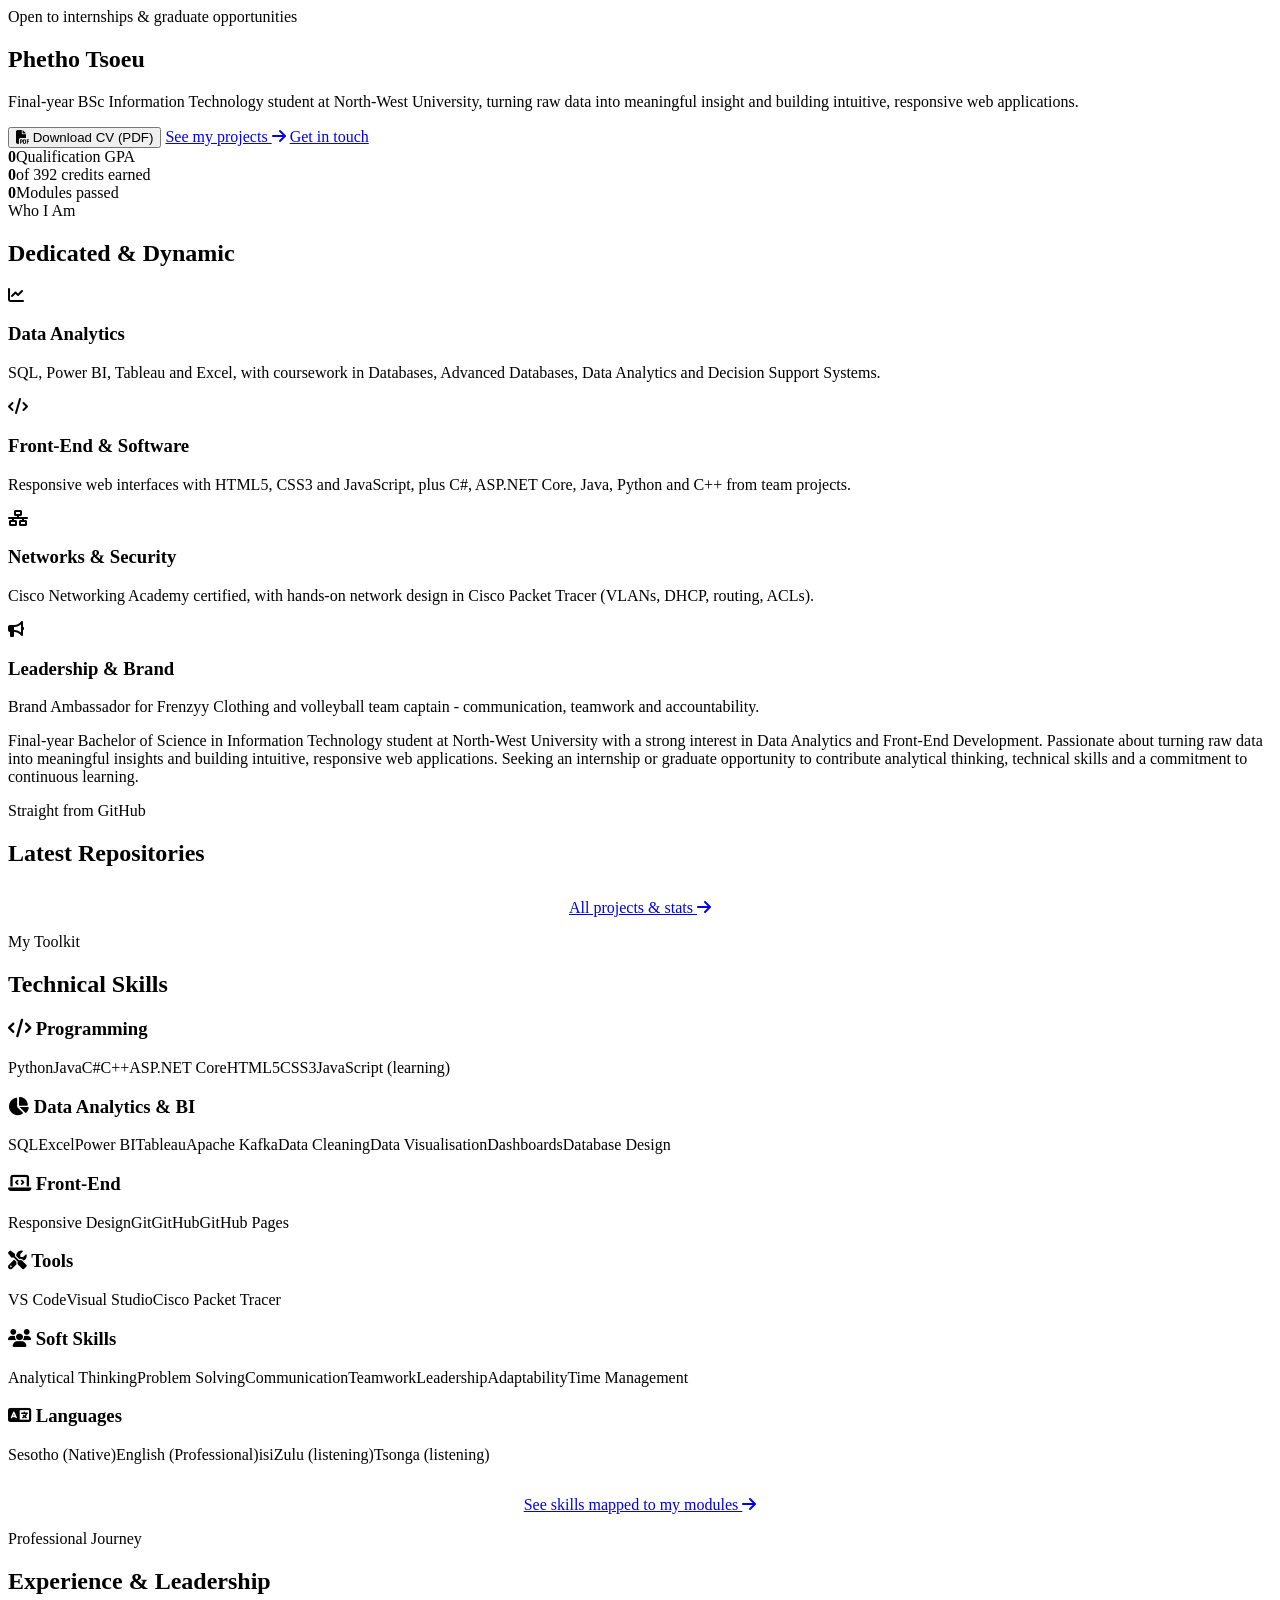
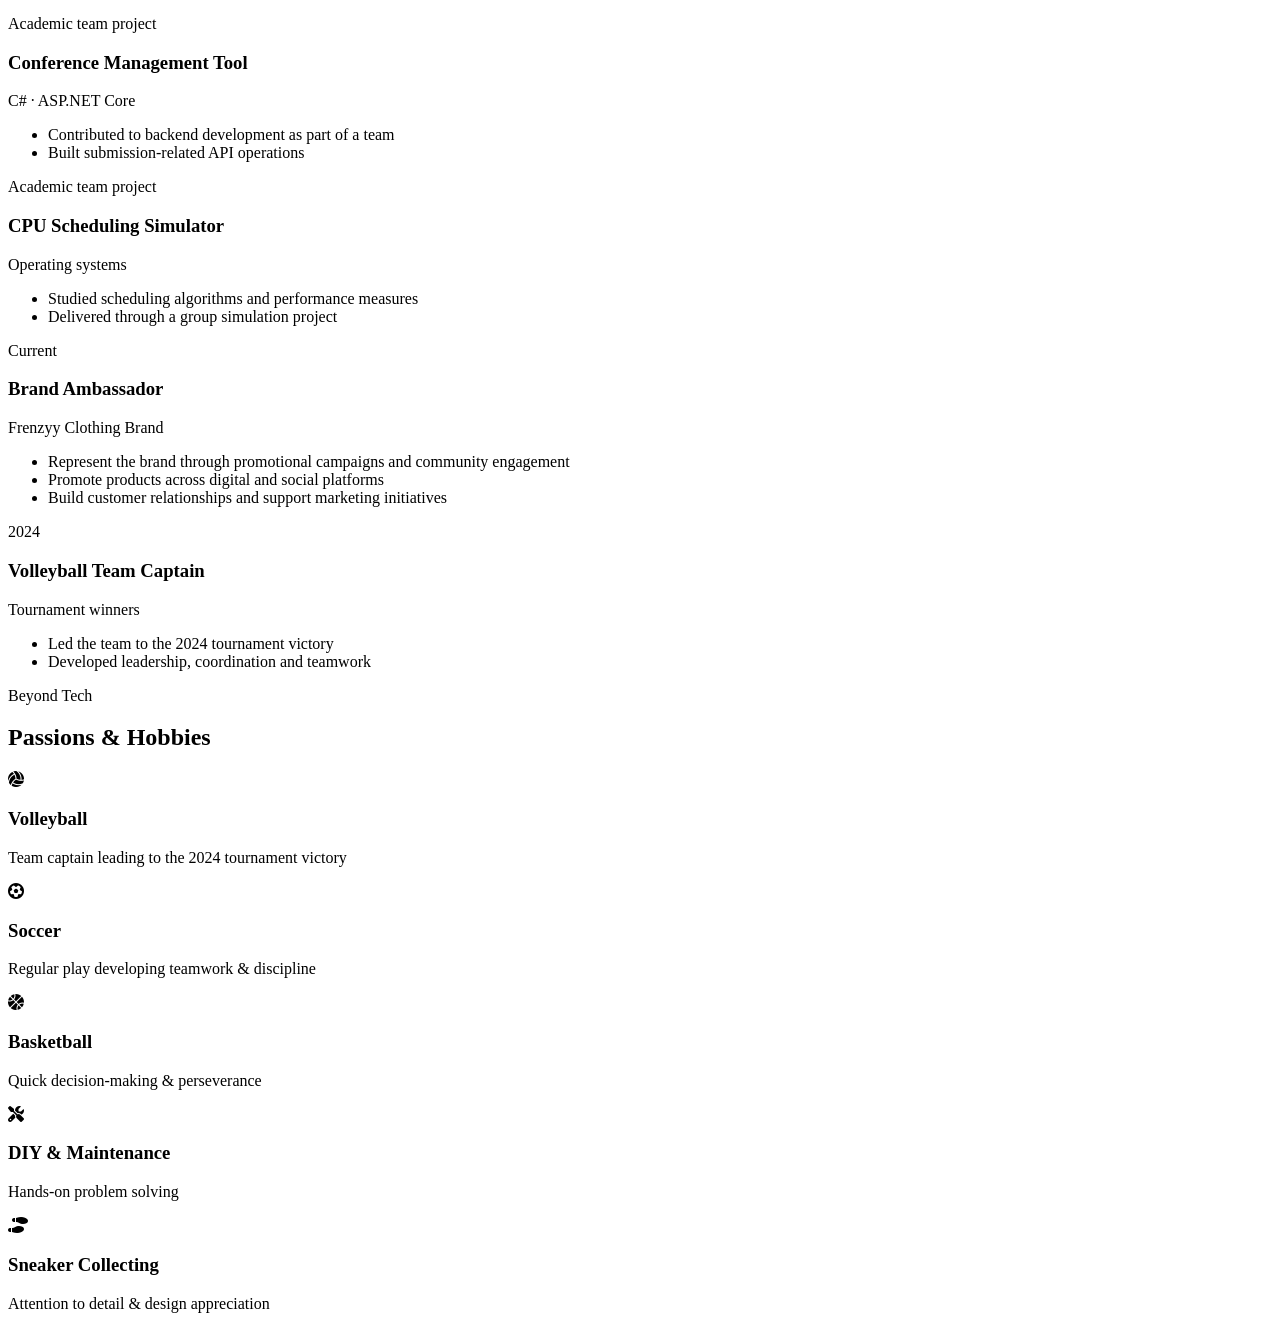
==== commit b3277ba9: "Update index.html" ====
--- a/index.html
+++ b/index.html
@@ -1,467 +1,80 @@
 <!DOCTYPE html>
-<html lang="en">
-<head>
-    <meta charset="UTF-8">
-    <meta name="viewport" content="width=device-width, initial-scale=1.0, viewport-fit=cover">
-    <title>Phetho Tsoeu · Elite IT Portfolio</title>
-    <link rel="stylesheet" href="style.css">
-    <link href="https://fonts.googleapis.com/css2?family=Inter:opsz,wght@14..32,300;14..32,400;14..32,500;14..32,600;14..32,700;14..32,800&display=swap" rel="stylesheet">
-    <link rel="stylesheet" href="https://cdnjs.cloudflare.com/ajax/libs/font-awesome/6.0.0-beta3/css/all.min.css">
-</head>
-<body>
-    <!-- Premium Navigation -->
-    <nav class="navbar">
-        <div class="nav-container">
-            <div class="logo">
-                <span class="logo-text">Duggio</span>
-                <span class="logo-dot"></span>
-            </div>
-            <ul class="nav-links">
-                <li><a href="#home" class="nav-link active">Home</a></li>
-                <li><a href="#about" class="nav-link">About</a></li>
-                <li><a href="#education" class="nav-link">Education</a></li>
-                <li><a href="#projects" class="nav-link">Projects</a></li>
-                <li><a href="#experience" class="nav-link">Experience</a></li>
-                <li><a href="#skills" class="nav-link">Skills</a></li>
-                <li><a href="#contact" class="nav-link">Contact</a></li>
-            </ul>
-            <div class="nav-actions">
-                <button class="download-cv-btn" id="downloadCVBtn">
-                    <i class="fas fa-download"></i>
-                    <span>Download CV</span>
-                </button>
-                <button class="theme-toggle" id="darkModeToggle">
-                    <i class="fas fa-moon"></i>
-                    <i class="fas fa-sun" style="display: none;"></i>
-                </button>
-            </div>
-            <div class="mobile-menu-btn">
-                <i class="fas fa-bars"></i>
-            </div>
-        </div>
-    </nav>
-
-    <!-- Hero Section with Background Image -->
-    <section id="home" class="hero">
-        <div class="hero-bg-image"></div>
-        <div class="hero-overlay"></div>
-        <div class="container">
-            <div class="hero-grid">
-                <div class="hero-content">
-                    <div class="hero-tag">Aspiring Data Analyst &amp; Front-End Developer</div>
-                    <h1 class="hero-title">
-                        Phetho <span class="highlight">Tsoeu</span>
-                    </h1>
-                    <p class="hero-subtitle">
-                        Final-year BSc Information Technology student at North-West University, passionate about turning raw data into meaningful insights and building intuitive, responsive web applications.
-                    </p>
-                    <div class="hero-buttons">
-                        <button class="btn-primary" id="heroDownloadBtn">
-                            <i class="fas fa-file-pdf"></i>
-                            Download CV (PDF)
-                        </button>
-                        <a href="#contact" class="btn-secondary">Get in touch <i class="fas fa-arrow-right"></i></a>
-                    </div>
-                    <div class="hero-stats">
-                        <div class="stat">
-                            <span class="stat-number">Final Year</span>
-                            <span class="stat-label">BSc Information Technology</span>
-                        </div>
-                        <div class="stat">
-                            <span class="stat-number">63.46%</span>
-                            <span class="stat-label">Current GPA</span>
-                        </div>
-                        <div class="stat">
-                            <span class="stat-number">7+</span>
-                            <span class="stat-label">Programming Languages & Tools</span>
-                        </div>
-                    </div>
-                </div>
-            </div>
-        </div>
-    </section>
-
-    <!-- About Section -->
-    <section id="about" class="about">
-        <div class="container">
-            <div class="section-header">
-                <span class="section-tag">Who I Am</span>
-                <h2 class="section-title">Dedicated & <span class="highlight">Dynamic</span></h2>
-                <div class="section-divider"></div>
-            </div>
-            <div class="about-grid">
-                <div class="about-card">
-                    <i class="fas fa-chart-line"></i>
-                    <h3>Data Analytics</h3>
-                    <p>Skilled in SQL, Power BI, Tableau, and Excel, with a passion for turning raw data into clear, actionable insights through data cleaning, visualisation, and dashboard development.</p>
-                </div>
-                <div class="about-card">
-                    <i class="fas fa-code"></i>
-                    <h3>Front-End Development</h3>
-                    <p>Builds intuitive, responsive web applications with HTML5, CSS3, and JavaScript, backed by a solid foundation in Python, Java, C#, and C++.</p>
-                </div>
-                <div class="about-card">
-                    <i class="fas fa-bullhorn"></i>
-                    <h3>Marketing Expertise</h3>
-                    <p>Brand Ambassador for Frenzyy Clothing with proven promotional abilities and customer engagement strategies across digital and social platforms.</p>
-                </div>
-            </div>
-            <div class="about-bio">
-                <p>Final-year Bachelor of Science in Information Technology student at North-West University with a strong interest in Data Analytics and Front-End Development. Passionate about turning raw data into meaningful insights and building intuitive, responsive web applications. Skilled in Python, SQL, Power BI, Tableau, Java, C#, C++, HTML, CSS, and Git/GitHub, with a solid academic foundation in databases, artificial intelligence, decision support systems, and computer networks. Seeking an internship or graduate opportunity to contribute analytical thinking, technical skills, and a commitment to continuous learning.</p>
-            </div>
-        </div>
-    </section>
-
-    <!-- Education Section -->
-    <section id="education" class="experience">
-        <div class="container">
-            <div class="section-header">
-                <span class="section-tag">Academics</span>
-                <h2 class="section-title">Education & <span class="highlight">Coursework</span></h2>
-                <div class="section-divider"></div>
-            </div>
-            <div class="timeline">
-                <div class="timeline-item">
-                    <div class="timeline-dot"></div>
-                    <div class="timeline-date">2023 - Present</div>
-                    <div class="timeline-content">
-                        <div class="timeline-header">
-                            <h3>Bachelor of Science in Information Technology</h3>
-                            <span class="company">North-West University</span>
-                        </div>
-                        <p style="color: var(--text-secondary); margin-top: 0.5rem;">Current Qualification GPA: 63.46%</p>
-                        <ul>
-                            <li>Artificial Intelligence</li>
-                            <li>Data Analytics</li>
-                            <li>Decision Support Systems</li>
-                            <li>Databases & Advanced Databases</li>
-                            <li>Data Structures & Algorithms</li>
-                            <li>Object-Oriented Programming</li>
-                            <li>Information Security</li>
-                            <li>Computer Networks</li>
-                            <li>System Analysis & Design</li>
-                            <li>User Interface Programming</li>
-                        </ul>
-                    </div>
-                </div>
-                <div class="timeline-item">
-                    <div class="timeline-dot"></div>
-                    <div class="timeline-date">2017-2021</div>
-                    <div class="timeline-content">
-                        <div class="timeline-header">
-                            <h3>Matriculation</h3>
-                            <span class="company">Phumulani Secondary School</span>
-                        </div>
-                        <ul>
-                            <li>Completed secondary education with strong foundation</li>
-                            <li>Active in sports and extracurricular activities</li>
-                            <li>Developed discipline and teamwork fundamentals</li>
-                        </ul>
-                    </div>
-                </div>
-            </div>
-        </div>
-    </section>
-
-    <!-- Projects Section -->
-    <section id="projects" class="skills">
-        <div class="container">
-            <div class="section-header">
-                <span class="section-tag">Selected Work</span>
-                <h2 class="section-title">Featured <span class="highlight">Projects</span></h2>
-                <div class="section-divider"></div>
-            </div>
-            <div class="skills-grid">
-                <div class="skills-category">
-                    <h3><i class="fas fa-laptop-code"></i> Personal Portfolio Website</h3>
-                    <p style="color: var(--text-secondary); margin-bottom: 1rem;">Developed and deployed a responsive personal portfolio website to showcase projects, technical skills, and professional experience.</p>
-                    <div class="skills-list">
-                        <span class="skill-badge">HTML</span>
-                        <span class="skill-badge">CSS</span>
-                        <span class="skill-badge">GitHub Pages</span>
-                    </div>
-                </div>
-                <div class="skills-category">
-                    <h3><i class="fas fa-network-wired"></i> Enterprise Network Design</h3>
-                    <p style="color: var(--text-secondary); margin-bottom: 1rem;">Designed and configured a secure enterprise network using Cisco Packet Tracer, implementing VLANs, DHCP, routing, and access control lists (ACLs).</p>
-                    <div class="skills-list">
-                        <span class="skill-badge">Cisco Packet Tracer</span>
-                        <span class="skill-badge">Networking</span>
-                        <span class="skill-badge">Security</span>
-                    </div>
-                </div>
-                <div class="skills-category">
-                    <h3><i class="fas fa-database"></i> Database & Decision Support Projects</h3>
-                    <p style="color: var(--text-secondary); margin-bottom: 1rem;">Designed relational databases, developed SQL queries, and applied decision support techniques to analyse business problems and support data-driven decisions.</p>
-                    <div class="skills-list">
-                        <span class="skill-badge">SQL</span>
-                        <span class="skill-badge">Database Design</span>
-                        <span class="skill-badge">Decision Support</span>
-                    </div>
-                </div>
-            </div>
-        </div>
-    </section>
-
-    <!-- Experience Section -->
-    <section id="experience" class="experience">
-        <div class="container">
-            <div class="section-header">
-                <span class="section-tag">Professional Journey</span>
-                <h2 class="section-title">Work & <span class="highlight">Leadership</span></h2>
-                <div class="section-divider"></div>
-            </div>
-            <div class="timeline">
-                <div class="timeline-item">
-                    <div class="timeline-dot"></div>
-                    <div class="timeline-date">Current</div>
-                    <div class="timeline-content">
-                        <div class="timeline-header">
-                            <h3>Brand Ambassador</h3>
-                            <span class="company">Frenzyy Clothing Brand</span>
-                        </div>
-                        <ul>
-                            <li>Represent the Frenzyy brand through promotional campaigns and community engagement</li>
-                            <li>Promote products across digital and social platforms to increase brand awareness</li>
-                            <li>Build relationships with customers and communicate the brand's values professionally</li>
-                            <li>Support marketing initiatives and contribute ideas for brand growth</li>
-                        </ul>
-                    </div>
-                </div>
-                <div class="timeline-item">
-                    <div class="timeline-dot"></div>
-                    <div class="timeline-date">Certification</div>
-                    <div class="timeline-content">
-                        <div class="timeline-header">
-                            <h3>Introduction to Cybersecurity</h3>
-                            <span class="company">Certification</span>
-                        </div>
-                        <ul>
-                            <li>Completed foundational coursework in cybersecurity principles and best practices</li>
-                        </ul>
-                    </div>
-                </div>
-            </div>
-        </div>
-    </section>
-
-    <!-- Skills Section -->
-    <section id="skills" class="skills">
-        <div class="container">
-            <div class="section-header">
-                <span class="section-tag">My Expertise</span>
-                <h2 class="section-title">Technical & <span class="highlight">Professional</span></h2>
-                <div class="section-divider"></div>
-            </div>
-            <div class="skills-grid">
-                <div class="skills-category">
-                    <h3><i class="fas fa-code"></i> Programming</h3>
-                    <div class="skills-list">
-                        <span class="skill-badge">Python</span>
-                        <span class="skill-badge">Java</span>
-                        <span class="skill-badge">C#</span>
-                        <span class="skill-badge">C++</span>
-                        <span class="skill-badge">HTML5</span>
-                        <span class="skill-badge">CSS3</span>
-                        <span class="skill-badge">JavaScript (Learning)</span>
-                    </div>
-                </div>
-                <div class="skills-category">
-                    <h3><i class="fas fa-chart-pie"></i> Data Analytics & BI</h3>
-                    <div class="skills-list">
-                        <span class="skill-badge">SQL</span>
-                        <span class="skill-badge">Microsoft Excel</span>
-                        <span class="skill-badge">Power BI</span>
-                        <span class="skill-badge">Tableau</span>
-                        <span class="skill-badge">Apache Kafka</span>
-                        <span class="skill-badge">Data Cleaning</span>
-                        <span class="skill-badge">Data Visualisation</span>
-                        <span class="skill-badge">Dashboard Development</span>
-                        <span class="skill-badge">Database Design</span>
-                        <span class="skill-badge">Business Intelligence Fundamentals</span>
-                    </div>
-                </div>
-                <div class="skills-category">
-                    <h3><i class="fas fa-laptop-code"></i> Front-End Development</h3>
-                    <div class="skills-list">
-                        <span class="skill-badge">HTML5</span>
-                        <span class="skill-badge">CSS3</span>
-                        <span class="skill-badge">Responsive Web Design</span>
-                        <span class="skill-badge">Git</span>
-                        <span class="skill-badge">GitHub</span>
-                    </div>
-                </div>
-                <div class="skills-category">
-                    <h3><i class="fas fa-tools"></i> Tools</h3>
-                    <div class="skills-list">
-                        <span class="skill-badge">Visual Studio Code</span>
-                        <span class="skill-badge">Visual Studio</span>
-                        <span class="skill-badge">Cisco Packet Tracer</span>
-                        <span class="skill-badge">GitHub Pages</span>
-                    </div>
-                </div>
-                <div class="skills-category">
-                    <h3><i class="fas fa-users"></i> Soft Skills</h3>
-                    <div class="skills-list">
-                        <span class="skill-badge">Data Analysis</span>
-                        <span class="skill-badge">Analytical Thinking</span>
-                        <span class="skill-badge">Problem Solving</span>
-                        <span class="skill-badge">Communication</span>
-                        <span class="skill-badge">Teamwork</span>
-                        <span class="skill-badge">Leadership</span>
-                        <span class="skill-badge">Adaptability</span>
-                        <span class="skill-badge">Time Management</span>
-                    </div>
-                </div>
-                <div class="skills-category">
-                    <h3><i class="fas fa-language"></i> Languages</h3>
-                    <div class="skills-list">
-                        <span class="skill-badge">Sesotho (Native)</span>
-                        <span class="skill-badge">English (Professional)</span>
-                    </div>
-                </div>
-            </div>
-        </div>
-    </section>
-
-    <!-- Interests Section -->
-    <section class="interests">
-        <div class="container">
-            <div class="section-header">
-                <span class="section-tag">Beyond Tech</span>
-                <h2 class="section-title">Passions & <span class="highlight">Hobbies</span></h2>
-                <div class="section-divider"></div>
-            </div>
-            <div class="interests-grid">
-                <div class="interest-item">
-                    <i class="fas fa-volleyball-ball"></i>
-                    <h3>Volleyball</h3>
-                    <p>Team Captain leading to 2024 tournament victory</p>
-                </div>
-                <div class="interest-item">
-                    <i class="fas fa-futbol"></i>
-                    <h3>Soccer</h3>
-                    <p>Regular play developing teamwork & discipline</p>
-                </div>
-                <div class="interest-item">
-                    <i class="fas fa-basketball-ball"></i>
-                    <h3>Basketball</h3>
-                    <p>Quick decision-making & perseverance</p>
-                </div>
-                <div class="interest-item">
-                    <i class="fas fa-screwdriver-wrench"></i>
-                    <h3>DIY & Maintenance</h3>
-                    <p>Hands-on problem solving</p>
-                </div>
-                <div class="interest-item">
-                    <i class="fas fa-shoe-prints"></i>
-                    <h3>Sneaker Collecting</h3>
-                    <p>Attention to detail & design appreciation</p>
-                </div>
-            </div>
-        </div>
-    </section>
-
-    <!-- Contact Section -->
-    <section id="contact" class="contact">
-        <div class="container">
-            <div class="section-header">
-                <span class="section-tag">Get in Touch</span>
-                <h2 class="section-title">Let's <span class="highlight">Connect</span></h2>
-                <div class="section-divider"></div>
-            </div>
-            <div class="contact-grid">
-                <div class="contact-info-card">
-                    <div class="contact-item">
-                        <i class="fas fa-phone-alt"></i>
-                        <div>
-                            <h4>Phone</h4>
-                            <a href="tel:+27682555140">+27 68 255 5140</a>
-                        </div>
-                    </div>
-                    <div class="contact-item">
-                        <i class="fas fa-envelope"></i>
-                        <div>
-                            <h4>Email</h4>
-                            <a href="mailto:phethotsoeu1@gmail.com">phethotsoeu1@gmail.com</a>
-                        </div>
-                    </div>
-                    <div class="contact-item">
-                        <i class="fas fa-map-marker-alt"></i>
-                        <div>
-                            <h4>Location</h4>
-                            <p>Katlehong South, Gauteng<br>South Africa</p>
-                        </div>
-                    </div>
-                    <div class="contact-item">
-                        <i class="fas fa-id-card"></i>
-                        <div>
-                            <h4>Driver's Licence</h4>
-                            <p>Code 10 (C1)</p>
-                        </div>
-                    </div>
-                    <div class="contact-item">
-                        <i class="fab fa-github"></i>
-                        <div>
-                            <h4>GitHub</h4>
-                            <a href="https://github.com/Bigdugg23" target="_blank">github.com/Bigdugg23</a>
-                        </div>
-                    </div>
-                    <div class="contact-item">
-                        <i class="fas fa-globe"></i>
-                        <div>
-                            <h4>Portfolio</h4>
-                            <a href="https://bigdugg23.github.io" target="_blank">bigdugg23.github.io</a>
-                        </div>
-                    </div>
-                    <div class="contact-item">
-                        <i class="fab fa-linkedin"></i>
-                        <div>
-                            <h4>LinkedIn</h4>
-                            <a href="https://www.linkedin.com/in/phetho-tsoeu-536b01363/" target="_blank">Connect with me</a>
-                        </div>
-                    </div>
-                </div>
-                <div class="contact-form">
-                    <form id="contactForm">
-                        <input type="text" placeholder="Your Name" required>
-                        <input type="email" placeholder="Your Email" required>
-                        <input type="text" placeholder="Subject">
-                        <textarea rows="5" placeholder="Your Message" required></textarea>
-                        <button type="submit" class="btn-primary">Send Message <i class="fas fa-paper-plane"></i></button>
-                    </form>
-                </div>
-            </div>
-        </div>
-    </section>
-
-    <!-- Footer -->
-    <footer class="footer">
-        <div class="container">
-            <div class="footer-content">
-                <div class="footer-logo">
-                    <span class="logo-text">Phetho Tsoeu</span>
-                    <p>Aspiring Data Analyst & Front-End Developer<br>North-West University</p>
-                </div>
-                <div class="footer-links">
-                    <a href="#home">Home</a>
-                    <a href="#about">About</a>
-                    <a href="#experience">Experience</a>
-                    <a href="#skills">Skills</a>
-                    <a href="#contact">Contact</a>
-                </div>
-                <div class="footer-social">
-                    <a href="https://www.linkedin.com/in/phetho-tsoeu-536b01363/" target="_blank"><i class="fab fa-linkedin-in"></i></a>
-                    <a href="https://github.com/Bigdugg23" target="_blank"><i class="fab fa-github"></i></a>
-                    <a href="https://bigdugg23.github.io" target="_blank"><i class="fas fa-globe"></i></a>
-                </div>
-            </div>
-            <div class="footer-bottom">
-                <p>&copy; 2026 Phetho Tsoeu. All rights reserved. Built with <i class="fas fa-heart"></i> for excellence.</p>
-            </div>
-        </div>
-    </footer>
-
-    <script src="script.js"></script>
-</body>
-</html>
+<html lang="en"><head>
+<meta charset="UTF-8"><meta name="viewport" content="width=device-width, initial-scale=1.0, viewport-fit=cover">
+<title>Phetho Tsoeu · Data Analyst & Front-End Developer</title>
+<meta name="description" content="Portfolio of Phetho Tsoeu: BSc IT student, aspiring data analyst and front-end developer. Live GitHub projects, Cisco certificates and academic record.">
+<link rel="stylesheet" href="css/style.css">
+<link href="https://fonts.googleapis.com/css2?family=Inter:wght@300;400;500;600;700;800&display=swap" rel="stylesheet">
+<link rel="stylesheet" href="https://cdnjs.cloudflare.com/ajax/libs/font-awesome/6.4.0/css/all.min.css">
+</head><body>
+ 
+<main id="main">
+<section class="hero" id="home"><div class="container"><div class="hero-content">
+  <div class="hero-tag">Open to internships &amp; graduate opportunities</div>
+  <h1 class="hero-title">Phetho <span class="highlight">Tsoeu</span></h1>
+  <div class="typed-line"><span id="typed" data-words='["Aspiring Data Analyst","Front-End Developer","SQL &amp; Power BI Enthusiast","BSc IT Final-Year Student"]'></span></div>
+  <p class="hero-subtitle">Final-year BSc Information Technology student at North-West University, turning raw data into meaningful insight and building intuitive, responsive web applications.</p>
+  <div class="hero-buttons">
+    <button class="btn-primary" id="heroDownloadBtn"><i class="fas fa-file-pdf"></i> Download CV (PDF)</button>
+    <a href="projects.html" class="btn-secondary">See my projects <i class="fas fa-arrow-right"></i></a>
+    <a href="contact.html" class="btn-secondary">Get in touch</a>
+  </div>
+  <div class="hero-stats">
+    <div class="stat"><b class="stat-number" data-count="63.46" data-dec="2" data-suffix="%">0</b><span class="stat-label">Qualification GPA</span></div>
+    <div class="stat"><b class="stat-number" data-count="360">0</b><span class="stat-label">of 392 credits earned</span></div>
+    <div class="stat"><b class="stat-number" data-count="28">0</b><span class="stat-label">Modules passed</span></div>
+  </div></div></div></section>
+ 
+<section id="about"><div class="container"><div class="section-header reveal"><span class="section-tag">Who I Am</span><h2 class="section-title">Dedicated &amp; <span class="highlight">Dynamic</span></h2><div class="section-divider"></div></div>
+  <div class="grid">
+    <div class="card reveal"><i class="fas fa-chart-line big"></i><h3>Data Analytics</h3><p>SQL, Power BI, Tableau and Excel, with coursework in Databases, Advanced Databases, Data Analytics and Decision Support Systems.</p></div>
+    <div class="card reveal"><i class="fas fa-code big"></i><h3>Front-End &amp; Software</h3><p>Responsive web interfaces with HTML5, CSS3 and JavaScript, plus C#, ASP.NET Core, Java, Python and C++ from team projects.</p></div>
+    <div class="card reveal"><i class="fas fa-network-wired big"></i><h3>Networks &amp; Security</h3><p>Cisco Networking Academy certified, with hands-on network design in Cisco Packet Tracer (VLANs, DHCP, routing, ACLs).</p></div>
+    <div class="card reveal"><i class="fas fa-bullhorn big"></i><h3>Leadership &amp; Brand</h3><p>Brand Ambassador for Frenzyy Clothing and volleyball team captain - communication, teamwork and accountability.</p></div>
+  </div>
+  <div class="about-bio reveal"><p>Final-year Bachelor of Science in Information Technology student at North-West University with a strong interest in Data Analytics and Front-End Development. Passionate about turning raw data into meaningful insights and building intuitive, responsive web applications. Seeking an internship or graduate opportunity to contribute analytical thinking, technical skills and a commitment to continuous learning.</p></div>
+</div></section>
+ 
+<section class="alt" id="featured"><div class="container"><div class="section-header reveal"><span class="section-tag">Straight from GitHub</span><h2 class="section-title">Latest <span class="highlight">Repositories</span></h2><div class="section-divider"></div></div>
+  <div class="grid" id="featuredRepos"><div class="skeleton"></div><div class="skeleton"></div><div class="skeleton"></div></div>
+  <p style="text-align:center;margin-top:2rem"><a class="btn-secondary" href="projects.html">All projects &amp; stats <i class="fas fa-arrow-right"></i></a></p>
+</div></section>
+ 
+<section id="stack"><div class="container"><div class="section-header reveal"><span class="section-tag">My Toolkit</span><h2 class="section-title">Technical <span class="highlight">Skills</span></h2><div class="section-divider"></div></div>
+  <div class="grid">
+    <div class="card reveal"><h3><i class="fas fa-code"></i> Programming</h3><div class="badges"><span class="badge">Python</span><span class="badge">Java</span><span class="badge">C#</span><span class="badge">C++</span><span class="badge">ASP.NET Core</span><span class="badge">HTML5</span><span class="badge">CSS3</span><span class="badge">JavaScript (learning)</span></div></div>
+    <div class="card reveal"><h3><i class="fas fa-chart-pie"></i> Data Analytics &amp; BI</h3><div class="badges"><span class="badge">SQL</span><span class="badge">Excel</span><span class="badge">Power BI</span><span class="badge">Tableau</span><span class="badge">Apache Kafka</span><span class="badge">Data Cleaning</span><span class="badge">Data Visualisation</span><span class="badge">Dashboards</span><span class="badge">Database Design</span></div></div>
+    <div class="card reveal"><h3><i class="fas fa-laptop-code"></i> Front-End</h3><div class="badges"><span class="badge">Responsive Design</span><span class="badge">Git</span><span class="badge">GitHub</span><span class="badge">GitHub Pages</span></div></div>
+    <div class="card reveal"><h3><i class="fas fa-tools"></i> Tools</h3><div class="badges"><span class="badge">VS Code</span><span class="badge">Visual Studio</span><span class="badge">Cisco Packet Tracer</span></div></div>
+    <div class="card reveal"><h3><i class="fas fa-users"></i> Soft Skills</h3><div class="badges"><span class="badge">Analytical Thinking</span><span class="badge">Problem Solving</span><span class="badge">Communication</span><span class="badge">Teamwork</span><span class="badge">Leadership</span><span class="badge">Adaptability</span><span class="badge">Time Management</span></div></div>
+    <div class="card reveal"><h3><i class="fas fa-language"></i> Languages</h3><div class="badges"><span class="badge">Sesotho (Native)</span><span class="badge">English (Professional)</span><span class="badge">isiZulu (listening)</span><span class="badge">Tsonga (listening)</span></div></div>
+  </div>
+  <p style="text-align:center;margin-top:2rem"><a class="btn-secondary" href="academics.html">See skills mapped to my modules <i class="fas fa-arrow-right"></i></a></p>
+</div></section>
+ 
+<section class="alt" id="experience"><div class="container"><div class="section-header reveal"><span class="section-tag">Professional Journey</span><h2 class="section-title">Experience &amp; <span class="highlight">Leadership</span></h2><div class="section-divider"></div></div>
+  <div class="timeline">
+    <div class="timeline-item reveal"><div class="timeline-dot"></div><div class="timeline-date">Academic team project</div><div class="timeline-content"><h3>Conference Management Tool</h3><span class="company">C# · ASP.NET Core</span><ul><li>Contributed to backend development as part of a team</li><li>Built submission-related API operations</li></ul></div></div>
+    <div class="timeline-item reveal"><div class="timeline-dot"></div><div class="timeline-date">Academic team project</div><div class="timeline-content"><h3>CPU Scheduling Simulator</h3><span class="company">Operating systems</span><ul><li>Studied scheduling algorithms and performance measures</li><li>Delivered through a group simulation project</li></ul></div></div>
+    <div class="timeline-item reveal"><div class="timeline-dot"></div><div class="timeline-date">Current</div><div class="timeline-content"><h3>Brand Ambassador</h3><span class="company">Frenzyy Clothing Brand</span><ul><li>Represent the brand through promotional campaigns and community engagement</li><li>Promote products across digital and social platforms</li><li>Build customer relationships and support marketing initiatives</li></ul></div></div>
+    <div class="timeline-item reveal"><div class="timeline-dot"></div><div class="timeline-date">2024</div><div class="timeline-content"><h3>Volleyball Team Captain</h3><span class="company">Tournament winners</span><ul><li>Led the team to the 2024 tournament victory</li><li>Developed leadership, coordination and teamwork</li></ul></div></div>
+  </div>
+</div></section>
+ 
+<section id="beyond"><div class="container"><div class="section-header reveal"><span class="section-tag">Beyond Tech</span><h2 class="section-title">Passions &amp; <span class="highlight">Hobbies</span></h2><div class="section-divider"></div></div>
+  <div class="grid">
+    <div class="card reveal"><i class="fas fa-volleyball-ball big"></i><h3>Volleyball</h3><p>Team captain leading to the 2024 tournament victory</p></div>
+    <div class="card reveal"><i class="fas fa-futbol big"></i><h3>Soccer</h3><p>Regular play developing teamwork &amp; discipline</p></div>
+    <div class="card reveal"><i class="fas fa-basketball-ball big"></i><h3>Basketball</h3><p>Quick decision-making &amp; perseverance</p></div>
+    <div class="card reveal"><i class="fas fa-screwdriver-wrench big"></i><h3>DIY &amp; Maintenance</h3><p>Hands-on problem solving</p></div>
+    <div class="card reveal"><i class="fas fa-shoe-prints big"></i><h3>Sneaker Collecting</h3><p>Attention to detail &amp; design appreciation</p></div>
+  </div>
+</div></section>
+</main>
+<script src="js/config.js"></script>
+<script src="js/layout.js"></script>
+<script src="js/main.js"></script>
+<script src="js/cv.js"></script>
+<script src="js/github.js"></script>
+<script src="js/home-page.js"></script>
+</body></html>
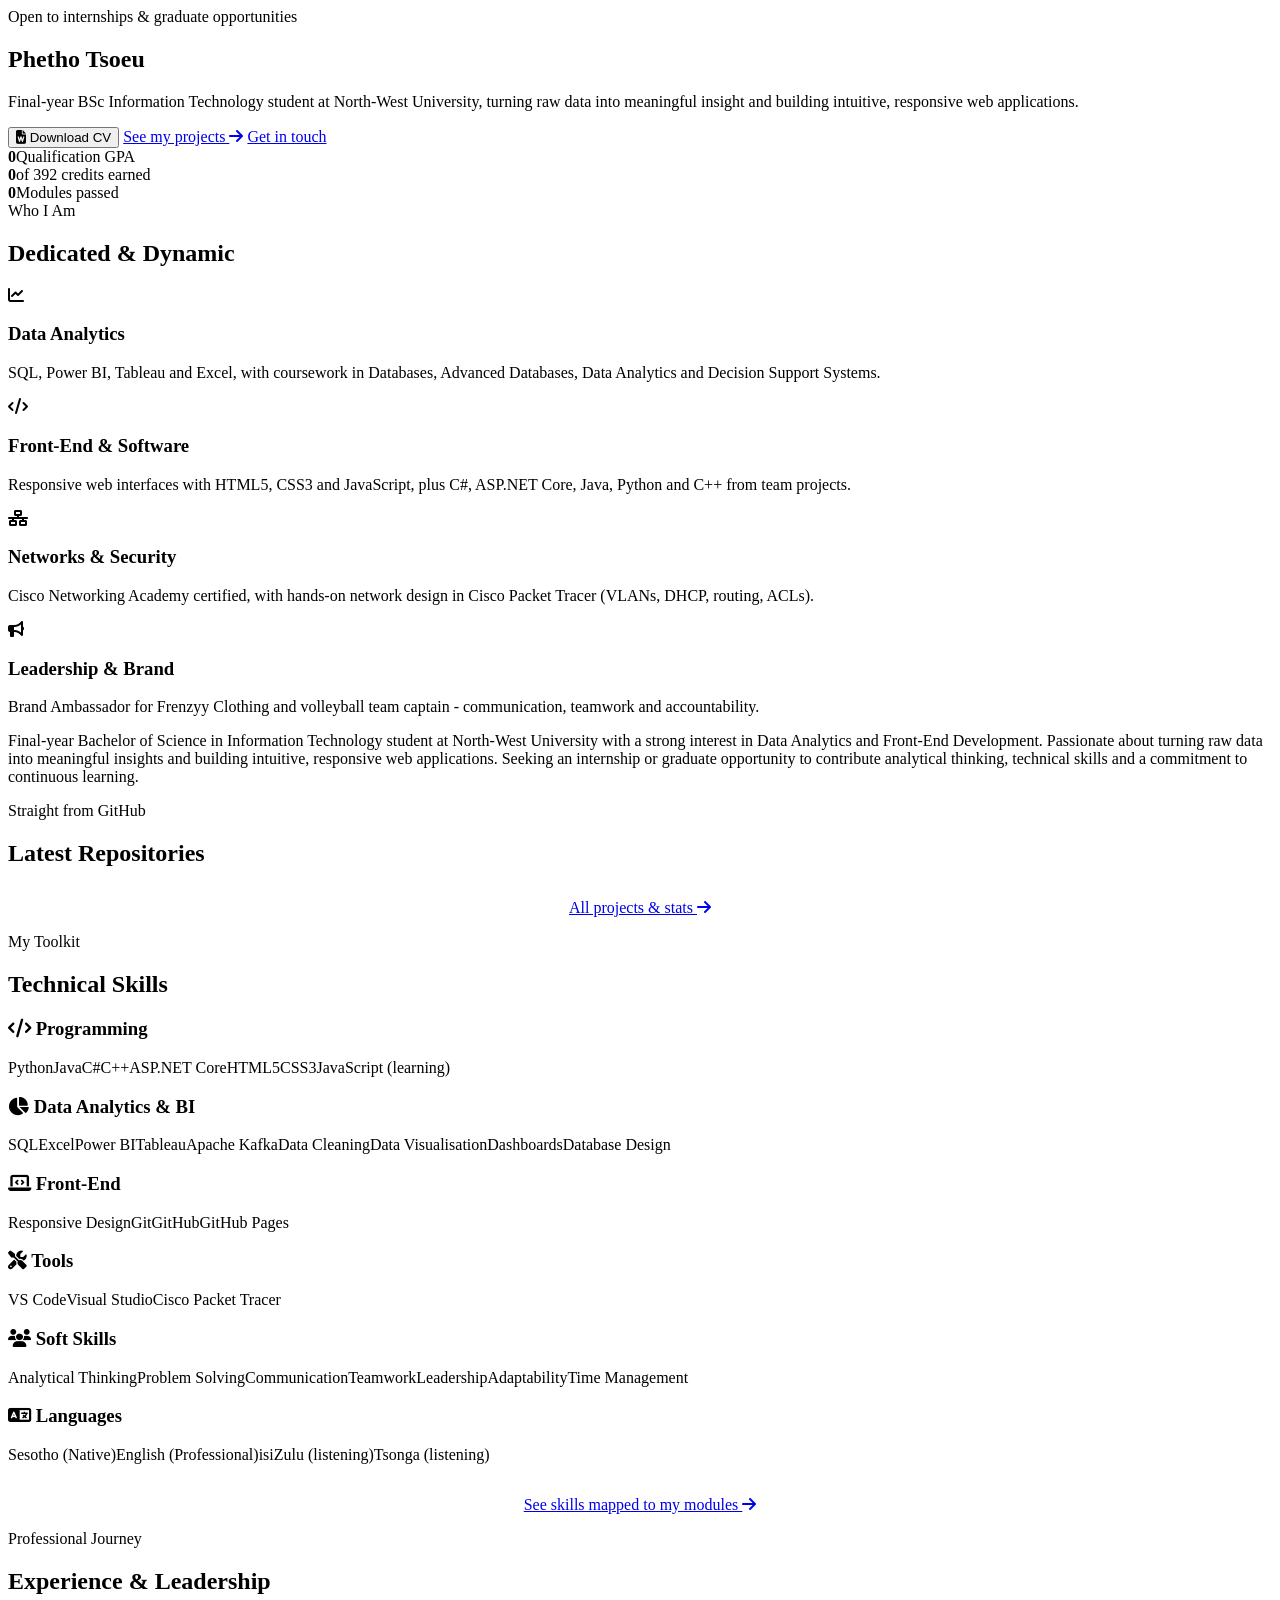
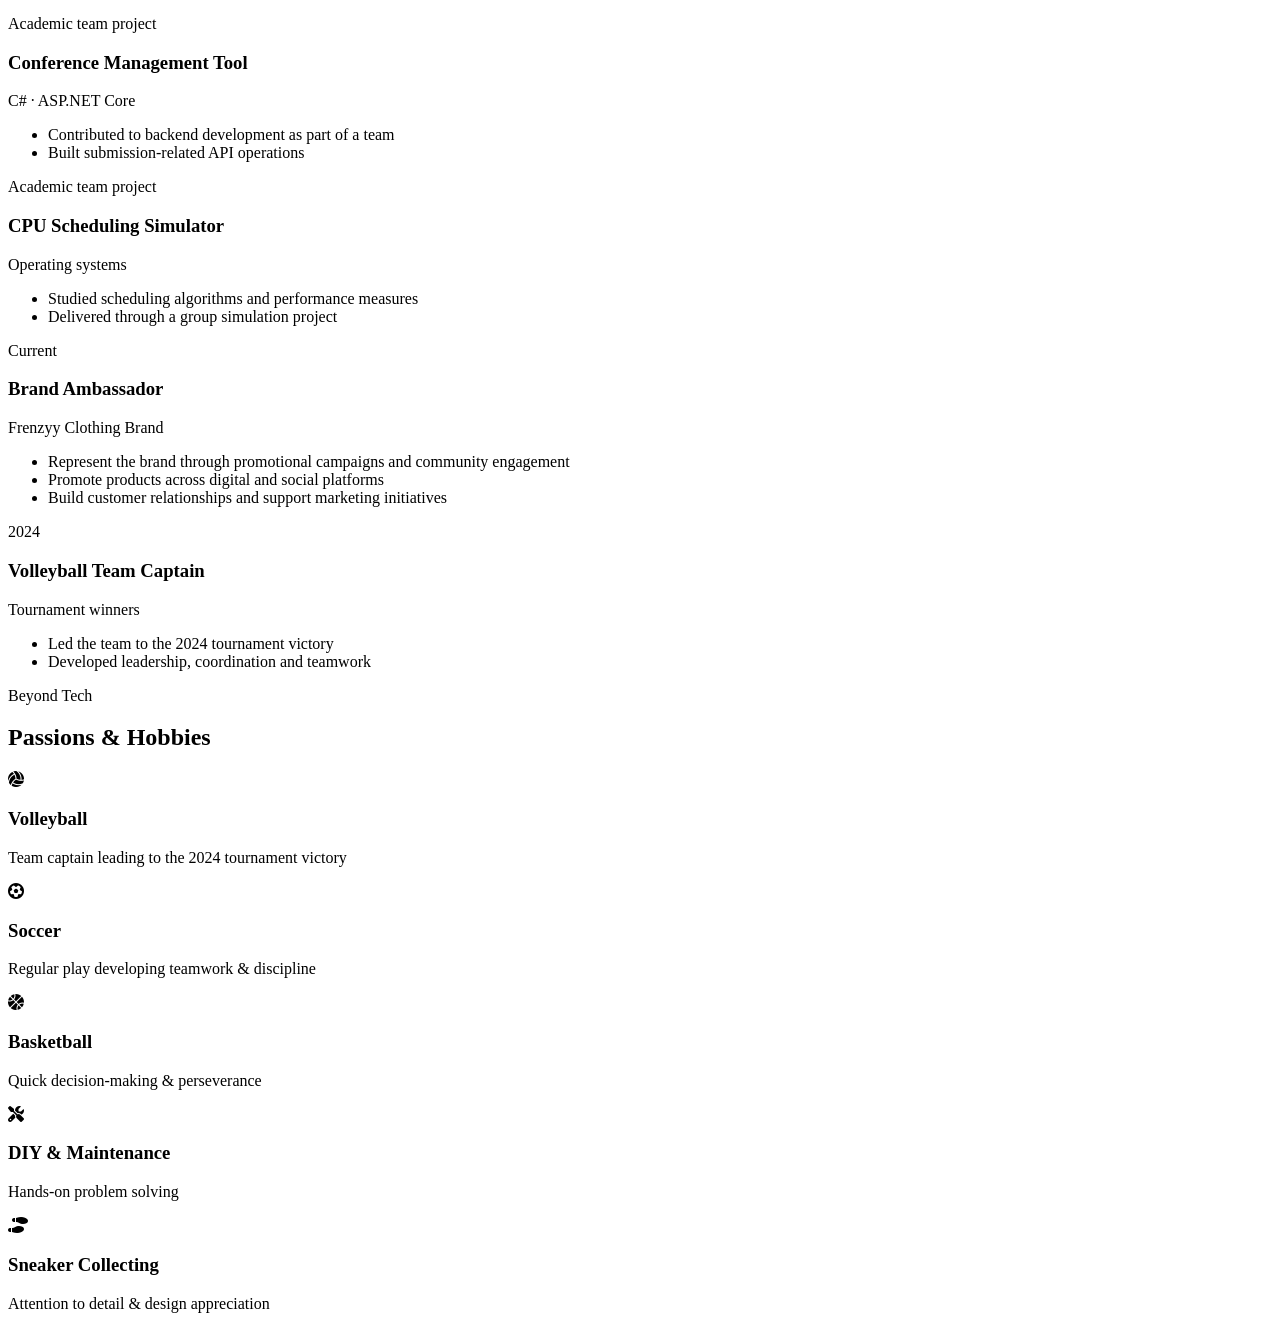
==== commit ff854305: "Add files via upload" ====
--- a/index.html
+++ b/index.html
@@ -7,7 +7,7 @@
 <link href="https://fonts.googleapis.com/css2?family=Inter:wght@300;400;500;600;700;800&display=swap" rel="stylesheet">
 <link rel="stylesheet" href="https://cdnjs.cloudflare.com/ajax/libs/font-awesome/6.4.0/css/all.min.css">
 </head><body>
- 
+
 <main id="main">
 <section class="hero" id="home"><div class="container"><div class="hero-content">
   <div class="hero-tag">Open to internships &amp; graduate opportunities</div>
@@ -15,7 +15,7 @@
   <div class="typed-line"><span id="typed" data-words='["Aspiring Data Analyst","Front-End Developer","SQL &amp; Power BI Enthusiast","BSc IT Final-Year Student"]'></span></div>
   <p class="hero-subtitle">Final-year BSc Information Technology student at North-West University, turning raw data into meaningful insight and building intuitive, responsive web applications.</p>
   <div class="hero-buttons">
-    <button class="btn-primary" id="heroDownloadBtn"><i class="fas fa-file-pdf"></i> Download CV (PDF)</button>
+    <button class="btn-primary" id="heroDownloadBtn"><i class="fas fa-file-word"></i> Download CV</button>
     <a href="projects.html" class="btn-secondary">See my projects <i class="fas fa-arrow-right"></i></a>
     <a href="contact.html" class="btn-secondary">Get in touch</a>
   </div>
@@ -24,7 +24,7 @@
     <div class="stat"><b class="stat-number" data-count="360">0</b><span class="stat-label">of 392 credits earned</span></div>
     <div class="stat"><b class="stat-number" data-count="28">0</b><span class="stat-label">Modules passed</span></div>
   </div></div></div></section>
- 
+
 <section id="about"><div class="container"><div class="section-header reveal"><span class="section-tag">Who I Am</span><h2 class="section-title">Dedicated &amp; <span class="highlight">Dynamic</span></h2><div class="section-divider"></div></div>
   <div class="grid">
     <div class="card reveal"><i class="fas fa-chart-line big"></i><h3>Data Analytics</h3><p>SQL, Power BI, Tableau and Excel, with coursework in Databases, Advanced Databases, Data Analytics and Decision Support Systems.</p></div>
@@ -34,12 +34,12 @@
   </div>
   <div class="about-bio reveal"><p>Final-year Bachelor of Science in Information Technology student at North-West University with a strong interest in Data Analytics and Front-End Development. Passionate about turning raw data into meaningful insights and building intuitive, responsive web applications. Seeking an internship or graduate opportunity to contribute analytical thinking, technical skills and a commitment to continuous learning.</p></div>
 </div></section>
- 
+
 <section class="alt" id="featured"><div class="container"><div class="section-header reveal"><span class="section-tag">Straight from GitHub</span><h2 class="section-title">Latest <span class="highlight">Repositories</span></h2><div class="section-divider"></div></div>
   <div class="grid" id="featuredRepos"><div class="skeleton"></div><div class="skeleton"></div><div class="skeleton"></div></div>
   <p style="text-align:center;margin-top:2rem"><a class="btn-secondary" href="projects.html">All projects &amp; stats <i class="fas fa-arrow-right"></i></a></p>
 </div></section>
- 
+
 <section id="stack"><div class="container"><div class="section-header reveal"><span class="section-tag">My Toolkit</span><h2 class="section-title">Technical <span class="highlight">Skills</span></h2><div class="section-divider"></div></div>
   <div class="grid">
     <div class="card reveal"><h3><i class="fas fa-code"></i> Programming</h3><div class="badges"><span class="badge">Python</span><span class="badge">Java</span><span class="badge">C#</span><span class="badge">C++</span><span class="badge">ASP.NET Core</span><span class="badge">HTML5</span><span class="badge">CSS3</span><span class="badge">JavaScript (learning)</span></div></div>
@@ -51,7 +51,7 @@
   </div>
   <p style="text-align:center;margin-top:2rem"><a class="btn-secondary" href="academics.html">See skills mapped to my modules <i class="fas fa-arrow-right"></i></a></p>
 </div></section>
- 
+
 <section class="alt" id="experience"><div class="container"><div class="section-header reveal"><span class="section-tag">Professional Journey</span><h2 class="section-title">Experience &amp; <span class="highlight">Leadership</span></h2><div class="section-divider"></div></div>
   <div class="timeline">
     <div class="timeline-item reveal"><div class="timeline-dot"></div><div class="timeline-date">Academic team project</div><div class="timeline-content"><h3>Conference Management Tool</h3><span class="company">C# · ASP.NET Core</span><ul><li>Contributed to backend development as part of a team</li><li>Built submission-related API operations</li></ul></div></div>
@@ -60,7 +60,7 @@
     <div class="timeline-item reveal"><div class="timeline-dot"></div><div class="timeline-date">2024</div><div class="timeline-content"><h3>Volleyball Team Captain</h3><span class="company">Tournament winners</span><ul><li>Led the team to the 2024 tournament victory</li><li>Developed leadership, coordination and teamwork</li></ul></div></div>
   </div>
 </div></section>
- 
+
 <section id="beyond"><div class="container"><div class="section-header reveal"><span class="section-tag">Beyond Tech</span><h2 class="section-title">Passions &amp; <span class="highlight">Hobbies</span></h2><div class="section-divider"></div></div>
   <div class="grid">
     <div class="card reveal"><i class="fas fa-volleyball-ball big"></i><h3>Volleyball</h3><p>Team captain leading to the 2024 tournament victory</p></div>
